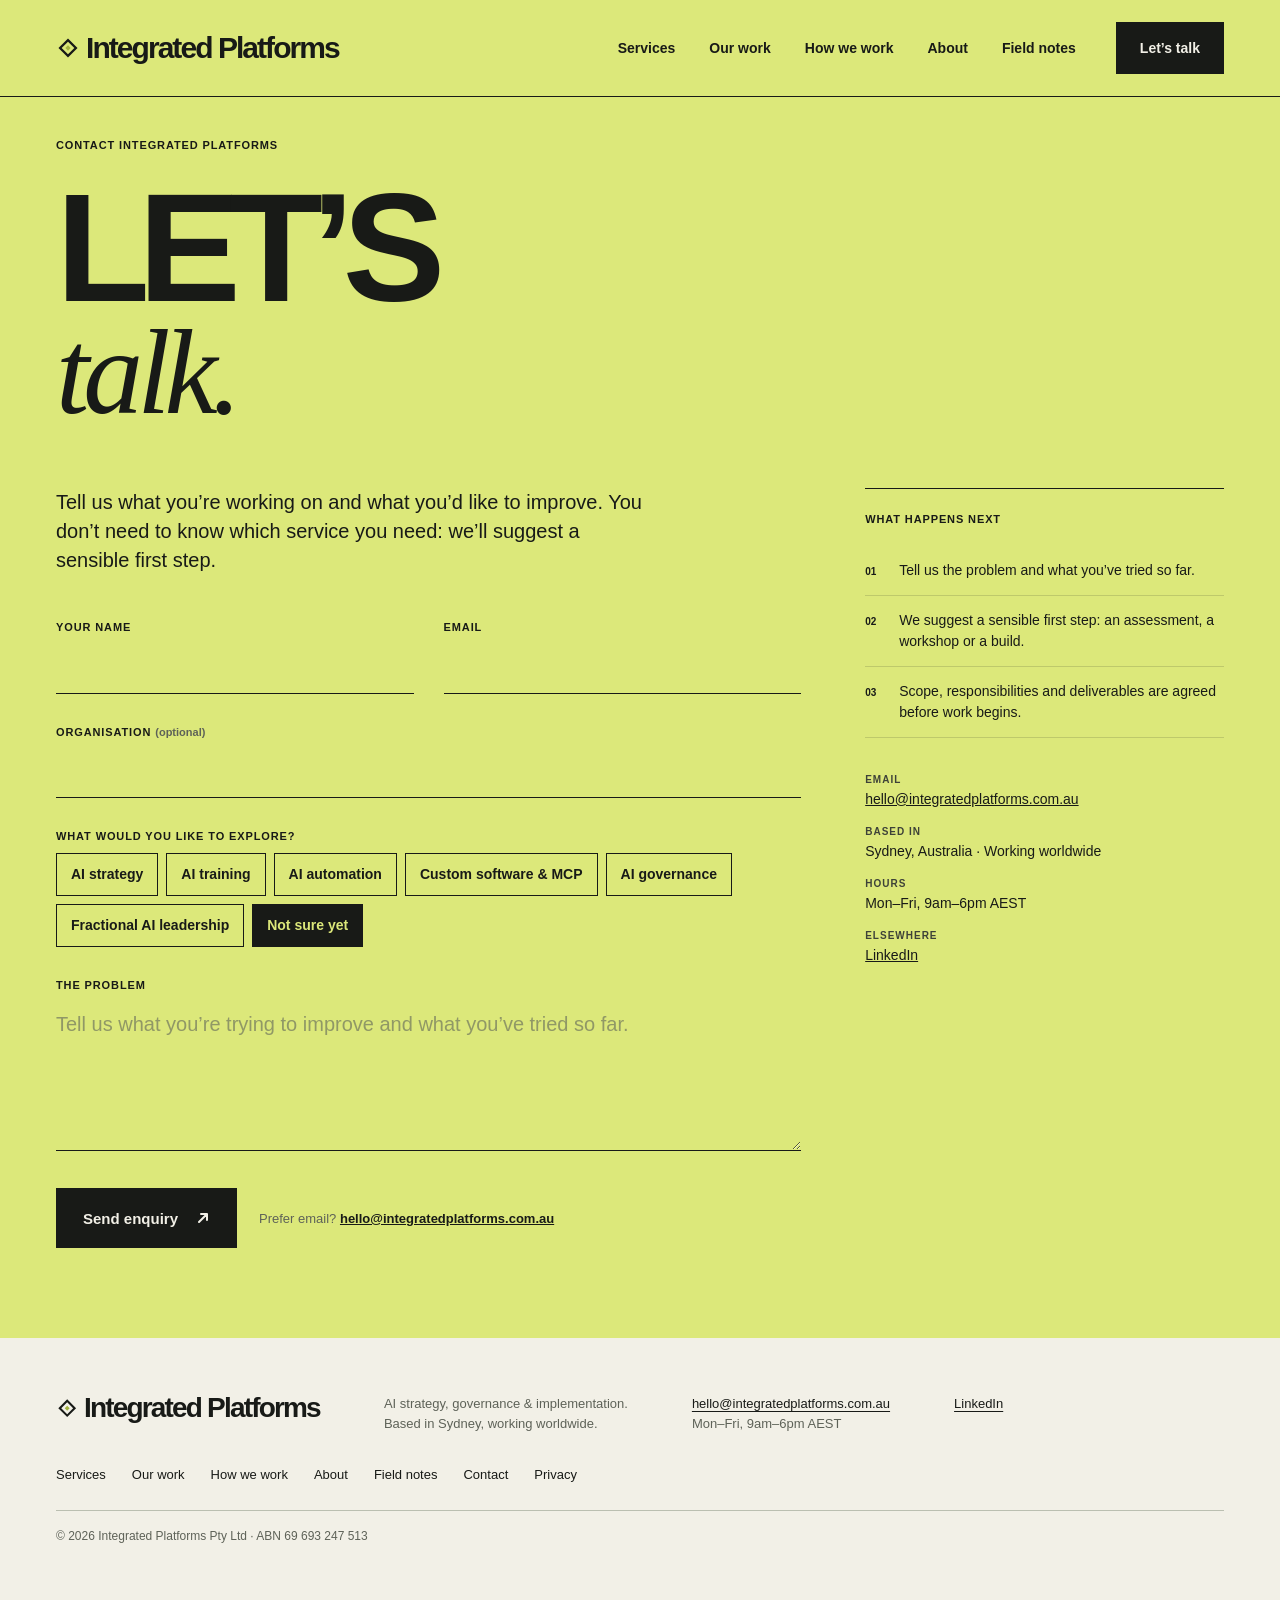
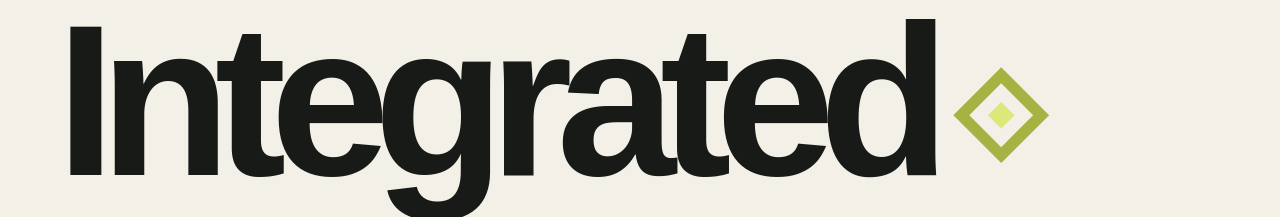
==== contact/index.html @ 619f7c05 "Integrated Platforms site in an endcap-style editorial design Homepage and contact page with scroll " ====
<!doctype html>
<html lang="en-AU">
<head>
<meta charset="utf-8">
<meta name="robots" content="noindex, nofollow">
<meta name="viewport" content="width=device-width, initial-scale=1">
<meta name="theme-color" content="#dce87a">
<title>Contact | Integrated Platforms</title>
<meta name="description" content="Talk to Integrated Platforms about an AI opportunity. Based in Sydney, working with organisations worldwide.">
<link rel="icon" href="../favicon.svg" type="image/svg+xml">
<link rel="icon" href="../favicon-32.png" sizes="32x32">
<link rel="apple-touch-icon" href="../apple-touch-icon.png">
<link rel="preload" href="../assets/fonts/HankenGrotesk-var.woff2" as="font" type="font/woff2" crossorigin>
<link rel="stylesheet" href="../css/site.css">
</head>
<body>
<a class="skip" href="#main">Skip to content</a>

<header class="mast">
  <div class="shell nav-inner">
    <a class="wordmark" href="../" aria-label="Integrated Platforms, home"><svg class="mark" viewBox="0 0 64 64" aria-hidden="true"><g transform="rotate(45 32 32)"><rect x="17" y="17" width="30" height="30" fill="none" stroke="currentColor" stroke-width="6"/><rect class="mark-core" x="27" y="27" width="10" height="10"/></g></svg>Integrated Platforms</a>
    <button class="menu-toggle" type="button" aria-expanded="false" aria-controls="site-nav" hidden>Menu <span aria-hidden="true">+</span></button>
    <nav id="site-nav" aria-label="Main">
      <a href="../#services">Services</a>
      <a href="../#work">Our work</a>
      <a href="../#process">How we work</a>
      <a href="../#founder">About</a>
      <a href="../#notes">Field notes</a>
      <a class="nav-cta" href="../contact/" aria-current="page">Let’s talk</a>
      <div class="nav-reach"><a href="mailto:hello@integratedplatforms.com.au">hello@integratedplatforms.com.au</a><span>Sydney, Australia · Working worldwide</span></div>
    </nav>
  </div>
</header>

<main id="main">
<section class="contact-hero">
  <div class="shell">
    <p class="eyebrow">Contact Integrated Platforms</p>
    <h1>Let’s <em>talk.</em></h1>
    <div class="contact-grid">
      <div>
        <p style="font-size:20px;line-height:1.45;max-width:30em">Tell us what you’re working on and what you’d like to improve. You don’t need to know which service you need: we’ll suggest a sensible first step.</p>
        <form id="enquiry" class="form" novalidate style="margin-top:44px">
          <div class="form-row">
            <div class="field"><label for="name">Your name</label><input id="name" name="name" autocomplete="name" required><p class="error">Please tell us your name.</p></div>
            <div class="field"><label for="email">Email</label><input id="email" name="email" type="email" autocomplete="email" required><p class="error">Please enter a valid email address.</p></div>
          </div>
          <div class="field"><label for="org">Organisation <span class="muted" style="text-transform:none;letter-spacing:0">(optional)</span></label><input id="org" name="organisation" autocomplete="organization"></div>
          <fieldset class="field">
            <legend>What would you like to explore?</legend>
            <div class="chips">
              <label><input type="radio" name="interest" value="strategy"><span>AI strategy</span></label>
              <label><input type="radio" name="interest" value="training"><span>AI training</span></label>
              <label><input type="radio" name="interest" value="automation"><span>AI automation</span></label>
              <label><input type="radio" name="interest" value="software"><span>Custom software &amp; MCP</span></label>
              <label><input type="radio" name="interest" value="governance"><span>AI governance</span></label>
              <label><input type="radio" name="interest" value="leadership"><span>Fractional AI leadership</span></label>
              <label><input type="radio" name="interest" value="unsure" checked><span>Not sure yet</span></label>
            </div>
          </fieldset>
          <div class="field"><label for="message">The problem</label><textarea id="message" name="message" required></textarea><p class="error">A sentence or two is plenty.</p></div>
          <div class="form-foot">
            <button class="btn btn--solid" type="submit">Send enquiry <svg class="i-arrow" viewBox="0 0 14 14" aria-hidden="true"><path d="M3 11 11 3M5 3h6v6"/></svg></button>
            <span class="muted">Prefer email? <a href="mailto:hello@integratedplatforms.com.au" style="color:var(--ink);font-weight:700">hello@integratedplatforms.com.au</a></span>
          </div>
        </form>
        <div class="form-done" tabindex="-1" hidden>
          <h2>Thanks.</h2>
          <p>This page is a design prototype, so nothing was sent. To reach the team, email <a href="mailto:hello@integratedplatforms.com.au">hello@integratedplatforms.com.au</a>.</p>
          <p style="margin-top:22px"><a class="tlink" href="../">Back to the homepage <svg class="i-arrow" viewBox="0 0 14 14" aria-hidden="true"><path d="M3 11 11 3M5 3h6v6"/></svg></a></p>
        </div>
      </div>
      <aside class="contact-aside">
        <p class="eyebrow">What happens next</p>
        <ol>
          <li>Tell us the problem and what you’ve tried so far.</li>
          <li>We suggest a sensible first step: an assessment, a workshop or a build.</li>
          <li>Scope, responsibilities and deliverables are agreed before work begins.</li>
        </ol>
        <dl>
          <div><dt>Email</dt><dd><a href="mailto:hello@integratedplatforms.com.au">hello@integratedplatforms.com.au</a></dd></div>
          <div><dt>Based in</dt><dd>Sydney, Australia · Working worldwide</dd></div>
          <div><dt>Hours</dt><dd>Mon–Fri, 9am–6pm AEST</dd></div>
          <div><dt>Elsewhere</dt><dd><a href="https://www.linkedin.com/company/146220913" target="_blank" rel="noopener">LinkedIn</a></dd></div>
        </dl>
      </aside>
    </div>
  </div>
</section>
</main>

<footer class="foot">
  <div class="shell">
    <div class="foot-top">
      <a class="wordmark" href="../"><svg class="mark" viewBox="0 0 64 64" aria-hidden="true"><g transform="rotate(45 32 32)"><rect x="17" y="17" width="30" height="30" fill="none" stroke="currentColor" stroke-width="6"/><rect class="mark-core" x="27" y="27" width="10" height="10"/></g></svg>Integrated Platforms</a>
      <p>AI strategy, governance &amp; implementation.<br>Based in Sydney, working worldwide.</p>
      <p><a href="mailto:hello@integratedplatforms.com.au">hello@integratedplatforms.com.au</a><br>Mon–Fri, 9am–6pm AEST</p>
      <p><a href="https://www.linkedin.com/company/146220913" target="_blank" rel="noopener">LinkedIn</a></p>
    </div>
    <nav class="foot-nav" aria-label="Footer">
      <a href="../#services">Services</a><a href="../#work">Our work</a><a href="../#process">How we work</a><a href="../#founder">About</a><a href="../#notes">Field notes</a><a href="../contact/">Contact</a><a href="https://integratedplatforms.com.au/privacy" target="_blank" rel="noopener">Privacy</a>
    </nav>
    <p class="foot-legal">© 2026 Integrated Platforms Pty Ltd · ABN 69 693 247 513</p>
    <p class="signoff" data-observe-end aria-hidden="true">Integrated<span class="dot"><svg class="mark" viewBox="0 0 64 64"><g transform="rotate(45 32 32)"><rect x="17" y="17" width="30" height="30" fill="none" stroke="currentColor" stroke-width="6"/><rect class="mark-core" x="27" y="27" width="10" height="10"/></g></svg></span></p>
  </div>
</footer>
<script src="../js/site.js"></script>
<script src="../js/motion.js"></script>
</body>
</html>
---- css/site.css ----
/* Integrated Platforms — endcap-style editorial site.
   Tokens first: change --acid / --paper / --ink to re-skin the whole site. */
@font-face { font-family: "Hanken Grotesk"; src: url(../assets/fonts/HankenGrotesk-var.woff2) format("woff2"); font-weight: 100 900; font-display: swap; }
@font-face { font-family: Fraunces; src: url(../assets/fonts/Fraunces-var.woff2) format("woff2"); font-weight: 300 700; font-display: swap; }
@font-face { font-family: Fraunces; src: url(../assets/fonts/Fraunces-italic-var.woff2) format("woff2"); font-weight: 300 700; font-style: italic; font-display: swap; }

:root {
  --paper: #f2f0e7;
  --ink: #181a17;
  --muted: #5e6258;
  --line: #bbbfb1;
  --acid: #dce87a;
  --olive: #a4b342;
  --sand: #e7e2d5;
  --on-dark: #c9ccc0;
  --sans: "Hanken Grotesk", Arial, sans-serif;
  --serif: Fraunces, Georgia, serif;
  --ease: cubic-bezier(.32, .72, 0, 1);
  --spring: cubic-bezier(.34, 1.56, .64, 1);
  --shell: 1400px;
  --gutter: 56px;
  --rule: 1.5px solid var(--ink);
}
@media (max-width: 900px) { :root { --gutter: 24px; } }
@media (max-width: 650px) { :root { --gutter: 20px; } }

* { box-sizing: border-box; }
[hidden] { display: none !important; }
html { -webkit-text-size-adjust: 100%; }
body { margin: 0; background: var(--paper); color: var(--ink); font-family: var(--sans); font-size: 16px; line-height: 1.5; -webkit-font-smoothing: antialiased; text-rendering: optimizeLegibility; }
img { display: block; max-width: 100%; height: auto; }
a { color: inherit; }
h1, h2, h3, p { margin: 0; }
.shell { max-width: var(--shell); margin-inline: auto; padding-inline: var(--gutter); }
.eyebrow { font-size: 11px; font-weight: 700; letter-spacing: .08em; text-transform: uppercase; }
.muted { color: var(--muted); }
.skip { position: absolute; left: -9999px; }
.skip:focus { left: 16px; top: 16px; z-index: 200; background: var(--ink); color: var(--paper); padding: 10px 14px; }
:focus-visible { outline: 2px solid var(--ink); outline-offset: 3px; }

/* ---------- type: heavy uppercase word + Fraunces italic word ---------- */
.title { font-weight: 850; font-size: clamp(48px, 5.9vw, 90px); line-height: .91; letter-spacing: -.055em; text-transform: uppercase; }
.title em { display: block; font-family: var(--serif); font-style: italic; font-weight: 420; text-transform: none; letter-spacing: -.045em; line-height: 1.05; }
.section-head { display: grid; grid-template-columns: .5fr 1.35fr .65fr; gap: 30px; align-items: start; margin-bottom: 56px; }
.section-head > p:last-child { font-size: 14.5px; line-height: 1.6; color: var(--muted); max-width: 34ch; padding-top: 8px; }
.on-dark .section-head > p:last-child { color: var(--on-dark); }
@media (max-width: 1100px) {
  .section-head { grid-template-columns: .5fr 1fr; }
  .section-head > p:last-child { grid-column: 2; }
}
@media (max-width: 650px) {
  .section-head { grid-template-columns: 1fr; gap: 20px; margin-bottom: 36px; }
  .section-head > p:last-child { grid-column: 1; }
}

/* ---------- buttons & links ---------- */
.i-arrow { width: 14px; height: 14px; fill: none; stroke: currentColor; stroke-width: 2; stroke-linecap: round; stroke-linejoin: round; flex: none; transition: transform .45s var(--spring); }
.btn { display: inline-flex; align-items: center; justify-content: center; gap: 18px; min-height: 60px; padding: 0 26px; font: 700 15px/1 var(--sans); border: var(--rule); text-decoration: none; transition: background .3s, color .3s; cursor: pointer; }
.btn--solid { background: var(--ink); color: var(--paper); }
.btn--solid:hover { background: var(--paper); color: var(--ink); }
.btn--line { background: transparent; color: var(--ink); }
.btn--line:hover { background: var(--ink); color: var(--paper); }
.btn:hover .i-arrow, .tlink:hover .i-arrow { transform: translate(2px, -2px); }
.tlink { display: inline-flex; align-items: center; gap: 12px; font-size: 13px; font-weight: 700; text-decoration: none; border-bottom: 1.5px solid currentColor; padding-bottom: 7px; }
.arrow-box { display: grid; place-items: center; width: 44px; height: 44px; flex: none; }
.arrow-box .i-arrow { width: 16px; height: 16px; }

/* ---------- header ---------- */
.mast { position: sticky; top: 0; z-index: 50; background: var(--acid); border-bottom: 1px solid var(--ink); transition: transform .55s var(--ease), box-shadow .4s var(--ease); view-transition-name: mast; }
.mast.is-scrolled { box-shadow: 0 10px 30px -18px #18191766; }
.mast.is-away { transform: translateY(-102%); }
.nav-inner { display: flex; align-items: center; justify-content: space-between; gap: 16px; min-height: 96px; transition: min-height .45s var(--ease); }
.mast.is-scrolled .nav-inner { min-height: 68px; }
.wordmark { font-weight: 850; font-size: 30px; letter-spacing: -.065em; line-height: 1; text-decoration: none; white-space: nowrap; transition: font-size .45s var(--ease); }
.mast.is-scrolled .wordmark { font-size: 26px; }
.mark { width: .8em; height: .8em; margin-right: .2em; vertical-align: -.07em; overflow: visible; }
.mark-core { fill: var(--olive); }
.mast nav { display: flex; align-items: center; gap: 34px; font-size: 14px; font-weight: 600; }
.mast nav > a { text-decoration: none; }
.mast nav > a:not(.nav-cta):hover, .mast nav > a[aria-current="page"]:not(.nav-cta) { text-decoration: underline; text-underline-offset: 6px; text-decoration-thickness: 1.5px; }
.nav-cta { display: inline-flex; align-items: center; min-height: 52px; padding: 0 24px; background: var(--ink); color: var(--paper); margin-left: 6px; }
.nav-cta:hover { background: var(--paper); color: var(--ink); }
.nav-reach { display: none; }
.menu-toggle { display: none; align-items: center; gap: 10px; background: none; border: var(--rule); font: 700 14px/1 var(--sans); padding: 12px 16px; color: inherit; cursor: pointer; }
.menu-toggle span { font-size: 18px; line-height: .6; }
@media (max-width: 900px) {
  .nav-inner { min-height: 72px; }
  .wordmark { font-size: 24px; }
  .menu-toggle { display: inline-flex; }
  .mast nav { display: none; }
  .mast.menu-open { background: var(--ink); color: var(--paper); border-color: #ffffff33; }
  .mast.menu-open .menu-toggle { border-color: var(--paper); }
  .mast.menu-open .mark-core { fill: var(--acid); }
  .mast.menu-open nav { display: flex; flex-direction: column; align-items: stretch; gap: 0; position: fixed; inset: 72px 0 0; background: var(--ink); padding: 18px var(--gutter) 32px; overflow: auto; counter-reset: nav; }
  .mast.menu-open nav > a:not(.nav-cta) { display: flex; align-items: baseline; gap: 14px; padding: 14px 0; border-bottom: 1px solid #ffffff26; font-size: clamp(34px, 10vw, 52px); font-weight: 820; letter-spacing: -.045em; line-height: 1; text-decoration: none; counter-increment: nav; animation: menu-in .6s var(--ease) both; }
  .mast.menu-open nav > a:not(.nav-cta)::before { content: "0" counter(nav); font-size: 11px; font-weight: 700; letter-spacing: .08em; color: var(--acid); }
  .mast.menu-open nav > a:nth-child(2) { animation-delay: .04s; } .mast.menu-open nav > a:nth-child(3) { animation-delay: .08s; }
  .mast.menu-open nav > a:nth-child(4) { animation-delay: .12s; } .mast.menu-open nav > a:nth-child(5) { animation-delay: .16s; }
  .mast.menu-open .nav-cta { margin: 28px 0 0; justify-content: center; background: var(--acid); color: var(--ink); animation: menu-in .6s .2s var(--ease) both; }
  .mast.menu-open .nav-reach { display: grid; gap: 6px; margin-top: auto; padding-top: 28px; font-size: 15px; color: var(--on-dark); }
  html.menu-locked { overflow: hidden; }
}
@keyframes menu-in { from { opacity: 0; transform: translateY(26px); } }

/* ---------- hero ---------- */
.hero { background: var(--acid); padding-block: 32px 64px; }
.hero-title { position: relative; margin-top: 52px; }
.hero h1 { font-weight: 900; font-size: clamp(56px, 11.4vw, 176px); line-height: .88; letter-spacing: -.072em; text-transform: uppercase; }
.mo-line { display: block; overflow: hidden; padding-block: .04em .02em; margin-block: -.04em -.02em; }
.mo-word, .mo-dot { display: inline-block; }
.hero-icons { position: absolute; right: 0; bottom: 8px; width: min(50%, 660px); display: grid; grid-template-columns: 1.1fr 1fr 1fr; gap: 26px; align-items: end; }
.hero-icons figure { margin: 0; }
.hero-icons svg { width: 100%; height: auto; }
.hero .ill .f, .cta .ill .f { fill: var(--paper); }
.hero-icons figcaption { font-size: 9.5px; font-weight: 700; letter-spacing: .1em; text-transform: uppercase; margin-top: 12px; }
.hero-actions { display: flex; justify-content: flex-end; gap: 12px; margin-top: 40px; }
.hero-lede { display: flex; justify-content: space-between; align-items: end; gap: 40px; margin-top: 34px; }
.hero-lede > p { font-size: 20px; line-height: 1.45; max-width: 31em; }
.hero-note { text-align: right; }
.hero-note p { font-family: var(--serif); font-style: italic; font-size: 21px; letter-spacing: -.01em; }
.hero-note small { display: block; margin-top: 6px; font-size: 16px; color: #3e4238; }
@media (max-width: 1100px) {
  .hero-icons { position: static; width: 100%; margin-top: 40px; }
  .hero-actions { justify-content: flex-start; }
}
@media (max-width: 650px) {
  .hero-title { margin-top: 32px; }
  .hero h1 { font-size: 17.5vw; line-height: .92; }
  .hero-icons { gap: 14px; }
  .hero-actions { flex-direction: column; }
  .hero-lede { flex-direction: column; align-items: start; gap: 22px; }
  .hero-lede > p { font-size: 18px; }
  .hero-note { text-align: left; }
}
@media (prefers-reduced-motion: no-preference) {
  .mo-word { animation: mo-rise 1.1s var(--ease) both; }
  .mo-line + .mo-line .mo-word { animation-delay: .1s; }
  .mo-line + .mo-line + .mo-line .mo-word { animation-delay: .2s; }
  .mo-dot { animation: mo-drop .9s .65s var(--spring) both; }
  .hero-icons figure { animation: mo-fade-up .9s var(--ease) both; }
  .hero-icons figure:nth-child(1) { animation-delay: .45s; } .hero-icons figure:nth-child(2) { animation-delay: .55s; } .hero-icons figure:nth-child(3) { animation-delay: .65s; }
  .hero-actions, .hero-lede { animation: mo-fade-up .9s .7s var(--ease) both; }
}
@keyframes mo-rise { from { transform: translateY(105%); } }
@keyframes mo-drop { 0% { transform: translateY(-130%); opacity: 0; } 60% { opacity: 1; } }
@keyframes mo-fade-up { from { transform: translateY(24px); filter: blur(6px) opacity(0); } }

/* ---------- line illustrations (shared) ---------- */
.ill { fill: none; stroke: currentColor; stroke-width: 2; stroke-linecap: round; stroke-linejoin: round; overflow: visible; }
.ill .f { fill: var(--acid); }
.ill .k { fill: currentColor; stroke: none; }
.ill .s { stroke-opacity: .45; stroke-width: 1.5; }
.ill .ki { fill: var(--ink); stroke: none; }
.ill .ik { stroke: var(--ink); }
.ill text { stroke: none; fill: currentColor; font: 700 8px var(--sans); letter-spacing: .08em; }

/* ---------- featured project ---------- */
.feature { background: var(--acid); padding-bottom: 26px; }
.feature-card { display: grid; grid-template-columns: 2.55fr 1fr; background: var(--ink); color: var(--paper); text-decoration: none; }
.feature-stage { position: relative; overflow: hidden; min-height: 560px; background: radial-gradient(120% 95% at 72% 0%, #f2f6bf 0%, #d7e174 46%, #a9b446 100%); }
.feature-stage::before { content: ""; position: absolute; inset: 0; background: linear-gradient(112deg, transparent 22%, #fffde84d 23%, #fffde84d 36%, transparent 37%, transparent 52%, #fffde838 53%, #fffde838 59%, transparent 60%); mix-blend-mode: soft-light; }
.feature-stage::after { content: ""; position: absolute; left: 0; right: 0; bottom: 0; height: 15%; background: linear-gradient(#3a3d30, #1d1f19); }
.monitor { position: absolute; z-index: 1; left: 50%; top: 9%; width: 62%; transform: translateX(-50%); transition: transform .9s var(--ease); }
.feature-card:hover .monitor { transform: translateX(-50%) translateY(-6px); }
.monitor-screen { background: #0e0f0d; border-radius: 14px; padding: 1.3%; box-shadow: 0 40px 70px -30px #000a, 0 0 0 1px #ffffff14 inset; }
.monitor-screen img { border-radius: 5px; width: 100%; aspect-ratio: 16 / 9; object-fit: cover; object-position: top; }
.monitor-neck { width: 13%; height: 54px; margin: 0 auto; background: linear-gradient(90deg, #8f9389, #d4d7ce 45%, #9a9e94); }
.monitor-foot { width: 34%; height: 12px; margin: 0 auto; border-radius: 8px 8px 2px 2px; background: linear-gradient(#cfd2c9, #8c9087); box-shadow: 0 16px 20px -8px #000c; }
.feature-side { display: flex; flex-direction: column; justify-content: space-between; gap: 30px; padding: 36px 34px 34px; }
.feature-side .eyebrow { color: var(--on-dark); font-size: 10px; }
.feature-side h2 { margin-top: 90px; font-weight: 850; font-size: clamp(34px, 3.3vw, 50px); line-height: .92; letter-spacing: -.05em; text-transform: uppercase; }
.feature-side h2 em { display: block; margin-top: 6px; font-family: var(--serif); font-style: italic; font-weight: 400; text-transform: none; letter-spacing: -.035em; line-height: 1; font-size: 1.12em; }
.feature-side p { margin-top: 22px; font-size: 15px; line-height: 1.55; color: var(--on-dark); max-width: 26ch; }
.feature-foot { display: flex; justify-content: space-between; align-items: center; border-top: 1px solid #ffffff26; padding-top: 18px; }
.feature-foot .eyebrow { font-size: 10px; }
.feature-foot .arrow-box { border: 1.5px solid #ffffff55; }
.feature-card:hover .feature-foot .arrow-box { background: var(--acid); color: var(--ink); border-color: var(--acid); }
.feature-caption { display: flex; justify-content: space-between; gap: 20px; margin-top: 16px; font-size: 12px; font-weight: 600; }
.feature-caption a { text-decoration: none; display: inline-flex; gap: 10px; align-items: center; }
@media (max-width: 900px) {
  .feature-card { grid-template-columns: 1fr; }
  .feature-stage { min-height: 0; aspect-ratio: 4 / 3; }
  .feature-side h2 { margin-top: 26px; }
}

/* ---------- animated Sydney skyline strip ---------- */
.strip { background: var(--ink); color: var(--paper); overflow: hidden; padding: 56px 0 18px; }
.strip-frame { max-width: 1440px; margin-inline: auto; padding-inline: 24px; }
.strip svg { display: block; width: 100%; height: auto; overflow: visible; }
@media (max-width: 700px) { .strip-frame { overflow: hidden; padding-inline: 0; } .strip svg { width: 175%; margin-left: -72%; } }
.strip .d { fill: none; stroke: var(--paper); stroke-width: 2; stroke-linecap: round; stroke-linejoin: round; }
.strip .s { stroke-opacity: .45; stroke-width: 1.5; }
.strip .h { stroke: var(--acid); stroke-width: 3; }
.strip .ink { stroke: var(--ink); }
.strip .lime { fill: var(--acid); }
.strip text { fill: var(--paper); font: 700 10px var(--sans); letter-spacing: .1em; }
.strip text.ink-t { fill: var(--ink); font-size: 15px; font-weight: 850; letter-spacing: -.04em; }
.ip-fill { fill: var(--acid); transform-box: fill-box; transform-origin: 50% 100%; }
html.mo .strip .d { stroke-dasharray: 1; stroke-dashoffset: 1; transition: stroke-dashoffset 1.6s var(--ease) var(--d, 0s); }
html.mo .strip .fade { opacity: 0; transition: opacity .8s var(--ease) var(--d, 1.9s); }
html.mo .strip .ip-fill { transform: scaleY(0); transition: transform 1.1s var(--ease) 1.5s; }
html.mo .strip .ferry { visibility: hidden; }
html.mo .strip.is-in .d { stroke-dashoffset: 0; }
html.mo .strip.is-in .fade { opacity: 1; }
html.mo .strip.is-in .ip-fill { transform: none; }
html.mo .strip.is-in .ferry { visibility: visible; }
@media (prefers-reduced-motion: no-preference) {
  .strip.is-in .sun { animation: spin 60s linear infinite; transform-origin: 236px 84px; }
  .strip.is-in .cloud-a { animation: drift 26s ease-in-out infinite alternate; }
  .strip.is-in .cloud-b { animation: drift 32s ease-in-out infinite alternate-reverse; }
  .strip.is-in .ferry { animation: sail 22s 2.6s linear infinite; }
  .strip.is-in .hook { animation: swing 3.4s 2.4s ease-in-out infinite; transform-origin: 1196px 46px; }
  .strip.is-in .beacon { animation: blink 3s 3s steps(1) infinite; }
  .strip.is-in .gulls { animation: bob 4s ease-in-out infinite alternate; }
  .strip.is-in .flag { animation: wave 1.6s ease-in-out infinite alternate; transform-origin: 288px 136px; }
}
@keyframes spin { to { transform: rotate(360deg); } }
@keyframes drift { from { transform: translateX(-40px); } to { transform: translateX(60px); } }
@keyframes sail { 0% { transform: translate(-120px, 258px); opacity: 1; } 88% { transform: translate(760px, 258px); opacity: 1; } 100% { transform: translate(840px, 258px); opacity: 0; } }
@keyframes swing { 0%, 100% { transform: rotate(-6deg); } 50% { transform: rotate(6deg); } }
@keyframes blink { 50% { opacity: .15; } }
@keyframes bob { to { transform: translate(18px, -8px); } }
@keyframes wave { to { transform: skewY(-8deg) scaleX(.9); } }

/* ---------- selected work ---------- */
.work { padding-block: 110px 100px; }
.work-grid { display: grid; grid-template-columns: 1fr 1fr; gap: 80px 28px; align-items: start; }
.work-item { display: block; text-decoration: none; }
.work-item.wide { grid-column: 1 / -1; }
.work-item.offset { margin-top: 140px; }
.work-media { position: relative; display: grid; place-items: center; overflow: hidden; aspect-ratio: 16 / 12; background: var(--bg, var(--sand)); }
.work-item.wide .work-media { aspect-ratio: 2.3 / 1; }
.frame { width: 84%; border-radius: 10px; overflow: hidden; background: #fff; box-shadow: 0 34px 70px -34px #000b, 0 0 0 1px #0000000f; transition: transform .9s var(--ease); }
.work-item.wide .frame { width: 62%; }
.work-item:hover .frame { transform: translateY(-8px); }
.frame-bar { display: flex; gap: 6px; align-items: center; height: 24px; padding-left: 12px; background: #f1f1ee; border-bottom: 1px solid #e2e2dd; }
.frame-bar i { width: 8px; height: 8px; border-radius: 50%; background: #d1d1cc; }
.frame img { width: 100%; aspect-ratio: 16 / 9; object-fit: cover; object-position: top; }
.work-media .arrow-box { position: absolute; right: 20px; bottom: 20px; background: var(--acid); }
.work-item:hover .work-media .i-arrow { transform: rotate(45deg); }
.work-caption { display: grid; grid-template-columns: 50px 1fr; border-top: var(--rule); margin-top: 22px; padding-top: 20px; }
.work-caption .eyebrow { font-size: 10px; padding-top: 6px; }
.work-caption h3 { font-size: clamp(28px, 2.7vw, 40px); font-weight: 800; letter-spacing: -.05em; line-height: 1; }
.work-caption p { margin-top: 10px; font-size: 12.5px; color: var(--muted); }
@media (max-width: 800px) {
  .work-grid { grid-template-columns: 1fr; gap: 56px; }
  .work-item.offset { margin-top: 0; }
  .work-item.wide .work-media, .work-media { aspect-ratio: 4 / 3; }
  .work-item.wide .frame, .frame { width: 86%; }
}

/* ---------- "in our words" ---------- */
.words { background: var(--sand); padding-block: 110px; }
.words-grid { display: grid; grid-template-columns: .55fr 1.4fr .85fr; gap: 44px; align-items: start; }
.words .title { font-size: clamp(44px, 4.6vw, 70px); }
.qmark { display: block; height: 52px; font-family: var(--serif); font-weight: 300; font-size: 120px; line-height: .9; letter-spacing: -.05em; }
.words blockquote { margin: 0; font-family: var(--serif); font-weight: 380; font-size: clamp(21px, 1.95vw, 29px); line-height: 1.4; letter-spacing: -.012em; }
.words mark { color: inherit; font-style: italic; background: linear-gradient(var(--acid), var(--acid)) 0 88% / 0% 34% no-repeat; transition: background-size 1.4s var(--ease) .6s; }
.words .is-in mark, html:not(.mo) .words mark { background-size: 100% 34%; }
.words figcaption { display: flex; justify-content: space-between; align-items: center; gap: 20px; margin-top: 26px; font-size: 13px; }
.quote-card { border: var(--rule); background: var(--paper); padding: 26px 26px 24px; }
.quote-card p { font-family: var(--serif); font-style: italic; font-size: 21px; line-height: 1.3; letter-spacing: -.01em; }
.quote-card small { display: block; margin-top: 16px; font-size: 12px; color: var(--muted); }
.quote-card strong { display: block; color: var(--ink); font-size: 12px; }
@media (max-width: 1000px) { .words-grid { grid-template-columns: 1fr; } .quote-card { max-width: 420px; } }

/* ---------- statement (scroll-lit words) + photos ---------- */
.statement { padding-block: 120px 40px; }
.statement-text { margin-top: 26px; max-width: 21em; font-weight: 750; font-size: clamp(32px, 3.9vw, 58px); line-height: 1.07; letter-spacing: -.045em; }
.statement-text .w { color: #c2c4b9; transition: color .35s; }
html:not(.mo) .statement-text .w, .statement-text .w.lit { color: var(--ink); }
.statement-text .w.em { font-family: var(--serif); font-style: italic; font-weight: 400; letter-spacing: -.035em; }
.photo-row { display: grid; grid-template-columns: 1.35fr 1fr 1fr; gap: 20px; margin-top: 72px; }
.photo-row figure { margin: 0; }
.photo-row .ph { overflow: hidden; height: clamp(220px, 24vw, 360px); }
.photo-row .ph img { width: 100%; height: 100%; object-fit: cover; }
.photo-row figcaption { margin-top: 12px; font-size: 12px; color: var(--muted); }
@media (max-width: 800px) { .photo-row { grid-template-columns: 1fr 1fr; } .photo-row figure:first-child { grid-column: 1 / -1; } }

/* ---------- services list ---------- */
.services { padding-block: 100px 110px; }
.svc-list { border-top: var(--rule); }
.svc { display: grid; grid-template-columns: 56px 1.25fr 130px 1fr 44px; gap: 32px; align-items: center; padding-block: 30px; border-bottom: var(--rule); text-decoration: none; }
.svc-num { align-self: start; padding-top: 30px; font-size: 11px; font-weight: 700; }
.svc h3 { font-size: clamp(28px, 3.2vw, 48px); font-weight: 750; letter-spacing: -.055em; line-height: 1.02; transition: transform .6s var(--ease); }
.svc h3 small { display: block; margin-bottom: 10px; font-size: 10.5px; font-weight: 700; letter-spacing: .1em; text-transform: uppercase; color: var(--muted); }
.svc-icon svg { width: 100%; height: auto; }
.svc p { font-size: 14px; line-height: 1.55; color: var(--muted); max-width: 36ch; }
.svc .i-arrow { width: 30px; height: 30px; stroke-width: 1.6; justify-self: end; }
.svc:hover h3 { transform: translateX(12px); }
.svc:hover .i-arrow { transform: rotate(45deg); }
.svc:hover .svc-icon .f { fill: var(--olive); }
.svc-note { margin-top: 26px; font-size: 13.5px; color: var(--muted); }
.svc-note a { color: var(--ink); font-weight: 700; text-underline-offset: 4px; }
@media (max-width: 900px) {
  .svc { grid-template-columns: 40px 1fr 36px; gap: 16px 18px; }
  .svc-icon { display: none; }
  .svc p { grid-column: 2; grid-row: 2; }
  .svc .i-arrow { grid-column: 3; grid-row: 1; width: 24px; height: 24px; }
  .svc-num { padding-top: 26px; }
}

/* ---------- who we work with ---------- */
.who { padding-block: 40px 110px; }
.who-grid { display: grid; grid-template-columns: repeat(3, 1fr); border-top: var(--rule); border-left: var(--rule); }
.who-card { position: relative; display: flex; flex-direction: column; min-height: 340px; padding: 30px 30px 34px; border-right: var(--rule); border-bottom: var(--rule); text-decoration: none; transition: background .4s; }
.who-card:hover { background: #ebe9dd; }
.who-art { height: 104px; margin-bottom: 30px; }
.who-art svg { height: 100%; width: auto; }
.who-card .arrow-box { position: absolute; top: 24px; right: 24px; width: 40px; height: 40px; border: var(--rule); }
.who-card:hover .arrow-box { background: var(--acid); }
.who-card .eyebrow { font-size: 10px; margin-top: auto; }
.who-card h3 { margin: 8px 0 10px; font-size: clamp(24px, 2.3vw, 31px); font-weight: 750; letter-spacing: -.05em; line-height: 1.05; }
.who-card p { font-size: 14px; line-height: 1.55; color: var(--muted); max-width: 32ch; }
.chip-row { display: flex; flex-wrap: wrap; gap: 26px; margin-top: 34px; }
@media (max-width: 1000px) { .who-grid { grid-template-columns: 1fr 1fr; } }
@media (max-width: 650px) { .who-grid { grid-template-columns: 1fr; } .who-card { min-height: 0; } }
@media (prefers-reduced-motion: no-preference) {
  .who-card:hover .spin, .is-in .spin { animation: spin 6s linear infinite; transform-box: fill-box; transform-origin: center; }
  .is-in .slide { animation: belt 3s linear infinite; }
  .is-in .blink1 { animation: blink 1.4s steps(1) infinite; } .is-in .blink2 { animation: blink 1.4s .45s steps(1) infinite; } .is-in .blink3 { animation: blink 1.4s .9s steps(1) infinite; }
  .is-in .sweep { animation: scan 3.2s ease-in-out infinite alternate; transform-box: view-box; transform-origin: 70px 82px; }
  .is-in .pulse { animation: blink 2.2s ease-in-out infinite; }
}
@keyframes scan { from { transform: rotate(-168deg); } to { transform: rotate(-12deg); } }
@keyframes belt { from { transform: translateX(0); } to { transform: translateX(38px); } }

/* ---------- process (dark) ---------- */
.process { background: var(--ink); color: var(--paper); padding-block: 110px; }
.timeline { position: relative; height: 14px; margin-bottom: 44px; }
.timeline::before { content: ""; position: absolute; left: 0; right: 0; top: 6px; height: 2px; background: var(--acid); transform-origin: left; }
.timeline i { position: absolute; top: 0; left: calc(var(--i) * 20%); width: 14px; height: 14px; background: var(--acid); }
html.mo .timeline::before { transform: scaleX(0); transition: transform 1.8s var(--ease); }
html.mo .timeline i { transform: scale(0); transition: transform .6s var(--spring) calc(.25s + var(--i) * .3s); }
html.mo .timeline.is-in::before { transform: none; }
html.mo .timeline.is-in i { transform: none; }
.steps { display: grid; grid-template-columns: repeat(5, 1fr); gap: 28px; }
.step-art { height: 104px; margin-bottom: 30px; color: var(--paper); }
.step-art svg { height: 100%; width: auto; }
.step .eyebrow { color: var(--acid); font-size: 10px; }
.step h3 { margin-top: 10px; font-size: 23px; font-weight: 750; letter-spacing: -.04em; line-height: 1.08; }
.step .sub { margin-top: 6px; font-size: 10px; font-weight: 700; letter-spacing: .1em; text-transform: uppercase; color: var(--on-dark); }
.step p { margin-top: 14px; font-size: 13.5px; line-height: 1.55; color: #d4d6cc; }
.process .chip-row a { color: var(--paper); }
@media (max-width: 1100px) { .steps { grid-template-columns: repeat(3, 1fr); row-gap: 48px; } .timeline { display: none; } }
@media (max-width: 650px) { .steps { grid-template-columns: 1fr; } }

/* ---------- founder ---------- */
.founder { background: var(--sand); padding-block: 100px; }
.founder-grid { display: grid; grid-template-columns: 1fr 1fr; gap: 64px; align-items: center; }
.founder figure { position: relative; justify-self: center; width: 100%; max-width: 440px; margin: 0; }
.founder figure::before { content: ""; position: absolute; left: -26px; top: -26px; width: 40%; height: 62%; background: var(--acid); }
html.mo .founder figure::before { transform: translate(40px, 40px) scale(.6); opacity: 0; transition: transform 1.2s var(--spring) .2s, opacity .6s var(--ease) .2s; }
html.mo .founder figure.is-in::before { transform: none; opacity: 1; }
.founder img { position: relative; width: 100%; aspect-ratio: 4 / 5; object-fit: cover; }
.founder figcaption { margin-top: 12px; font-size: 11px; font-weight: 600; }
.founder .title { margin-top: 26px; font-size: clamp(55px, 6.6vw, 100px); }
.founder .title em { position: relative; display: table; }
.scribble { position: absolute; left: 0; bottom: -.12em; width: 100%; height: .22em; overflow: visible; }
.scribble path { fill: none; stroke: var(--olive); stroke-width: 5; stroke-linecap: round; }
html.mo .scribble path { stroke-dasharray: 1; stroke-dashoffset: 1; transition: stroke-dashoffset 1.4s var(--ease) .5s; }
html.mo .is-in .scribble path { stroke-dashoffset: 0; }
.founder-copy > p { margin-top: 28px; max-width: 36ch; font-size: 15px; line-height: 1.65; color: #3f433b; }
.founder-copy .tlink { margin-top: 30px; }
@media (max-width: 800px) { .founder-grid { grid-template-columns: 1fr; } .founder figure { max-width: 340px; } }

/* ---------- field notes ---------- */
.notes { padding-block: 110px; }
.notes-grid { display: grid; grid-template-columns: repeat(4, 1fr); border: var(--rule); }
.note { position: relative; display: flex; flex-direction: column; min-height: 340px; padding: 26px; border-right: var(--rule); text-decoration: none; transition: background .4s; }
.note:last-child { border-right: 0; }
.note:hover { background: #ebe9dd; }
.note .pict { height: 14px; }
.note .pict svg { height: 100%; width: auto; }
.note .arrow-box { position: absolute; top: 14px; right: 14px; }
.note:hover .i-arrow { transform: translate(3px, -3px); }
.note p.big { color: var(--ink); margin: 40px 0 16px; font-size: clamp(48px, 4.9vw, 76px); font-weight: 850; letter-spacing: -.065em; line-height: .9; }
.note h3 { font-size: 17px; font-weight: 750; letter-spacing: -.02em; line-height: 1.25; }
.note p { margin-top: 10px; font-size: 13.5px; line-height: 1.55; color: var(--muted); }
.note .eyebrow { margin-top: auto; padding-top: 22px; font-size: 10px; color: var(--muted); }
@media (max-width: 1000px) {
  .notes-grid { grid-template-columns: 1fr 1fr; }
  .note:nth-child(2) { border-right: 0; }
  .note:nth-child(-n+2) { border-bottom: var(--rule); }
}
@media (max-width: 600px) { .notes-grid { grid-template-columns: 1fr; } .note { border-right: 0; border-bottom: var(--rule); min-height: 0; } .note:last-child { border-bottom: 0; } }

/* ---------- reach map (dark) ---------- */
.reach { background: var(--ink); color: var(--paper); padding-block: 110px 70px; }
.map { position: relative; margin-top: 10px; }
.map canvas { display: block; width: 100%; height: auto; }
.map-legend { display: flex; justify-content: space-between; gap: 30px; align-items: end; margin-top: 18px; }
.map-legend p { max-width: 42ch; font-size: 13px; line-height: 1.55; color: var(--on-dark); }
.markets { margin-top: 26px; border-top: 1px solid #ffffff2e; }
.markets summary { display: flex; align-items: center; gap: 12px; padding: 20px 0; list-style: none; cursor: pointer; font-size: 14px; font-weight: 700; }
.markets summary::-webkit-details-marker { display: none; }
.markets summary span { font-size: 20px; line-height: 1; transition: transform .4s var(--spring); }
.markets[open] summary span { transform: rotate(45deg); }
.markets ul { display: grid; grid-template-columns: repeat(4, 1fr); gap: 10px 28px; margin: 0; padding: 0 0 24px; list-style: none; font-size: 14px; color: var(--on-dark); }
.markets li b { display: block; color: var(--paper); font-size: 15px; }
@media (max-width: 700px) { .markets ul { grid-template-columns: 1fr 1fr; } .map-legend { flex-direction: column; align-items: start; } }

/* ---------- FAQ ---------- */
.faq { padding-block: 110px 80px; }
.faq-grid { display: grid; grid-template-columns: .85fr 1.15fr; gap: 64px; align-items: start; }
.faq-side p { margin-top: 24px; font-size: 13.5px; color: var(--muted); }
.faq-side a { color: var(--ink); font-weight: 700; text-underline-offset: 4px; }
.faq-list details { border-top: var(--rule); }
.faq-list details:last-child { border-bottom: var(--rule); }
.faq-list summary { display: flex; justify-content: space-between; align-items: center; gap: 20px; padding: 22px 0; list-style: none; cursor: pointer; font-size: 18px; font-weight: 700; letter-spacing: -.02em; }
.faq-list summary::-webkit-details-marker { display: none; }
.plus { position: relative; flex: none; width: 28px; height: 28px; border: var(--rule); transition: transform .45s var(--spring), background .3s; }
.plus::before, .plus::after { content: ""; position: absolute; left: 50%; top: 50%; width: 11px; height: 1.5px; background: var(--ink); translate: -50% -50%; }
.plus::after { rotate: 90deg; }
.faq-list details[open]:not(.closing) .plus { transform: rotate(45deg); background: var(--acid); }
.answer { overflow: hidden; }
.answer p { max-width: 62ch; padding-bottom: 24px; font-size: 15px; line-height: 1.65; color: var(--muted); }
.answer a { color: var(--ink); font-weight: 700; }
@media (max-width: 900px) { .faq-grid { grid-template-columns: 1fr; gap: 36px; } }

/* ---------- leadership questions ---------- */
.asks { padding-block: 40px 110px; }
.ask-grid { display: grid; grid-template-columns: repeat(3, 1fr); gap: 0 28px; margin: 0; padding: 6px 0 0; list-style: none; border-top: var(--rule); counter-reset: ask; }
.ask-grid li { display: flex; gap: 16px; padding: 18px 0; border-bottom: 1px solid var(--line); font-size: 15.5px; font-weight: 650; letter-spacing: -.01em; counter-increment: ask; }
.ask-grid li::before { content: "0" counter(ask); padding-top: 4px; font-size: 10px; font-weight: 700; color: var(--muted); }
@media (max-width: 900px) { .ask-grid { grid-template-columns: 1fr; } }

/* ---------- closing CTA ---------- */
.cta { background: var(--acid); padding-block: 80px 56px; }
.cta-top { display: flex; justify-content: space-between; align-items: end; gap: 30px; }
.cta h2 { margin-top: 26px; font-weight: 900; font-size: clamp(84px, 15vw, 226px); line-height: .84; letter-spacing: -.075em; text-transform: uppercase; }
.cta h2 em { display: block; margin-top: .06em; font-family: var(--serif); font-style: italic; font-weight: 400; text-transform: none; letter-spacing: -.05em; font-size: .78em; line-height: 1; }
.big-arrow { display: grid; place-items: center; width: clamp(78px, 9vw, 132px); aspect-ratio: 1; border: var(--rule); flex: none; transition: background .3s; }
.big-arrow .i-arrow { width: 44%; height: 44%; stroke-width: 1.4; }
.big-arrow:hover { background: var(--ink); color: var(--acid); }
.big-arrow:hover .i-arrow { transform: translate(4px, -4px); }
.cta-bottom { display: flex; justify-content: space-between; align-items: end; gap: 30px; margin-top: 48px; padding-top: 28px; border-top: 1px solid #18191733; }
.cta-bottom p { font-size: 14px; line-height: 1.6; }
.cta-actions { display: grid; justify-items: end; gap: 14px; font-size: 13px; }
.cta-actions a:not(.btn) { font-weight: 700; text-underline-offset: 4px; }
@media (max-width: 700px) { .cta-bottom { flex-direction: column; align-items: start; } .cta-actions { justify-items: start; } }

/* ---------- footer + giant signoff ---------- */
.foot { padding-top: 56px; overflow: hidden; }
.foot-top { display: flex; flex-wrap: wrap; gap: 26px 64px; align-items: start; font-size: 13px; line-height: 1.55; color: var(--muted); }
.foot-top .wordmark { color: var(--ink); font-size: 28px; }
.foot-top a { color: var(--ink); text-underline-offset: 3px; }
.foot-nav { display: flex; flex-wrap: wrap; gap: 12px 26px; margin-top: 30px; font-size: 13px; }
.foot-nav a { text-decoration: none; }
.foot-nav a:hover { text-decoration: underline; }
.foot-legal { margin-top: 26px; padding-top: 16px; border-top: 1px solid var(--line); font-size: 12px; color: var(--muted); }
.signoff { margin: 44px 0 0; font-weight: 900; font-size: clamp(40px, 16.8vw, 250px); line-height: 1.04; letter-spacing: -.075em; white-space: nowrap; padding-bottom: .02em; user-select: none; }
.signoff .dot { color: var(--olive); }
.signoff .mark { width: .56em; height: .56em; margin: 0 0 0 .03em; vertical-align: 0; }
.signoff .mark-core { fill: var(--acid); }
.mo-letter { display: inline-block; }
html.mo .signoff .mo-letter { transform: translateY(60%); filter: opacity(0); transition: transform 1s var(--spring) calc(var(--i) * .06s), filter .6s var(--ease) calc(var(--i) * .06s), color .3s; }
html.mo .signoff.is-in .mo-letter { transform: none; filter: none; }
html.mo .signoff.is-in .mo-letter.is-lift { transform: translateY(-14%) rotate(-4deg); color: var(--olive); transition-delay: 0s; }
@media (prefers-reduced-motion: no-preference) { .signoff.is-in .dot { animation: hop 3.6s 2s var(--spring) infinite; } }
@keyframes hop { 0%, 70%, 100% { transform: none; } 80% { transform: translateY(-38%); } }

/* ---------- scroll reveals (armed by js/motion.js adding html.mo) ---------- */
html.mo [data-reveal] { transform: translateY(56px); filter: blur(8px) opacity(0); transition: transform 1.1s var(--ease) var(--delay, 0s), filter .9s var(--ease) var(--delay, 0s); }
html.mo [data-reveal="wipe"] { transform: none; filter: none; clip-path: inset(100% 0 0 0); transition: clip-path 1.3s var(--ease) var(--delay, 0s); }
html.mo [data-reveal="wipe"] img { transform: scale(1.18); transition: transform 1.8s var(--ease) var(--delay, 0s); }
html.mo [data-reveal].is-in { transform: none; filter: none; clip-path: inset(0 0 0 0); }
html.mo [data-reveal="wipe"].is-in img { transform: none; }

/* ---------- "View" cursor bubble over project imagery ---------- */
.cursor { position: fixed; left: 0; top: 0; z-index: 90; display: flex; align-items: center; justify-content: center; gap: 6px; width: 96px; height: 96px; margin: -48px 0 0 -48px; border-radius: 50%; background: var(--acid); color: var(--ink); font-size: 13px; font-weight: 700; pointer-events: none; translate: var(--x, -200px) var(--y, -200px); scale: 0; transition: scale .45s var(--spring); }
.cursor.is-on { scale: 1; }
.cursor .i-arrow { width: 12px; height: 12px; }
.cursor-zone { cursor: none; }

/* ---------- contact page ---------- */
.contact-hero { background: var(--acid); padding-block: 40px 90px; }
.contact-hero h1 { margin-top: 30px; font-weight: 900; font-size: clamp(76px, 12vw, 180px); line-height: .84; letter-spacing: -.075em; text-transform: uppercase; }
.contact-hero h1 em { display: block; font-family: var(--serif); font-style: italic; font-weight: 400; text-transform: none; letter-spacing: -.05em; font-size: .78em; line-height: 1; }
.contact-grid { display: grid; grid-template-columns: 1.35fr .65fr; gap: 64px; margin-top: 56px; align-items: start; }
.form { display: grid; gap: 30px; }
.form-row { display: grid; grid-template-columns: 1fr 1fr; gap: 30px; }
.field label, .field legend { display: block; margin-bottom: 8px; padding: 0; font-size: 11px; font-weight: 700; letter-spacing: .08em; text-transform: uppercase; }
.field input, .field textarea { width: 100%; padding: 10px 0 12px; border: 0; border-bottom: var(--rule); border-radius: 0; background: transparent; color: var(--ink); font: 500 20px/1.35 var(--sans); }
.field textarea { min-height: 150px; resize: vertical; }
.field input::placeholder, .field textarea::placeholder { color: #5e625899; }
.field input:focus, .field textarea:focus { outline: none; border-bottom-color: var(--olive); box-shadow: 0 2px 0 var(--olive); }
fieldset.field { margin: 0; padding: 0; border: 0; }
.chips { display: flex; flex-wrap: wrap; gap: 8px; }
.chips label { margin: 0; letter-spacing: 0; text-transform: none; font-size: 14px; font-weight: 600; }
.chips input { position: absolute; opacity: 0; pointer-events: none; }
.chips span { display: inline-block; padding: 10px 14px; border: var(--rule); cursor: pointer; transition: background .25s, color .25s; }
.chips input:checked + span { background: var(--ink); color: var(--acid); }
.chips input:focus-visible + span { outline: 2px solid var(--ink); outline-offset: 2px; }
.field .error { display: none; margin-top: 8px; font-size: 12.5px; font-weight: 600; color: #8a2b14; }
.field.has-error .error { display: block; }
.field.has-error input, .field.has-error textarea { border-bottom-color: #8a2b14; }
.form-foot { display: flex; align-items: center; gap: 22px; flex-wrap: wrap; font-size: 13px; }
.form-done:focus { outline: none; }
.form-done { border: var(--rule); background: var(--paper); padding: 34px; }
.form-done h2 { font-size: 34px; font-weight: 800; letter-spacing: -.05em; line-height: 1; }
.form-done p { margin-top: 14px; font-size: 15px; line-height: 1.6; max-width: 46ch; }
.contact-aside { border-top: var(--rule); padding-top: 22px; }
.contact-aside ol { margin: 18px 0 34px; padding: 0; list-style: none; counter-reset: s; }
.contact-aside li { display: grid; grid-template-columns: 34px 1fr; padding: 14px 0; border-bottom: 1px solid #18191726; font-size: 14px; line-height: 1.5; counter-increment: s; }
.contact-aside li::before { content: "0" counter(s); font-size: 10px; font-weight: 700; padding-top: 4px; }
.contact-aside dl { display: grid; gap: 14px; margin: 0; font-size: 14px; }
.contact-aside dt { font-size: 10px; font-weight: 700; letter-spacing: .1em; text-transform: uppercase; color: #3e4238; }
.contact-aside dd { margin: 2px 0 0; }
@media (max-width: 900px) { .contact-grid { grid-template-columns: 1fr; } }
@media (max-width: 600px) { .form-row { grid-template-columns: 1fr; } }

/* ---------- page transitions: same-origin navigations cross-fade (Chrome / Safari 18+) ---------- */
@view-transition { navigation: auto; }
::view-transition-old(root) { animation: vt-out .28s cubic-bezier(.4, 0, 1, 1) both; }
::view-transition-new(root) { animation: vt-in .55s var(--ease) both; }
::view-transition-group(mast) { animation-duration: .4s; }
@keyframes vt-out { to { opacity: 0; transform: translateY(-14px); } }
@keyframes vt-in { from { opacity: 0; transform: translateY(32px); } }

@media (prefers-reduced-motion: reduce) {
  html.mo [data-reveal], html.mo .signoff .mo-letter { transform: none !important; filter: none !important; clip-path: none !important; }
  html.mo .strip .d { stroke-dashoffset: 0; }
  html.mo .strip .fade { opacity: 1; }
  html.mo .strip .ip-fill { transform: none; }
  .statement-text .w { color: var(--ink); }
  ::view-transition-old(root), ::view-transition-new(root) { animation: none; }
}
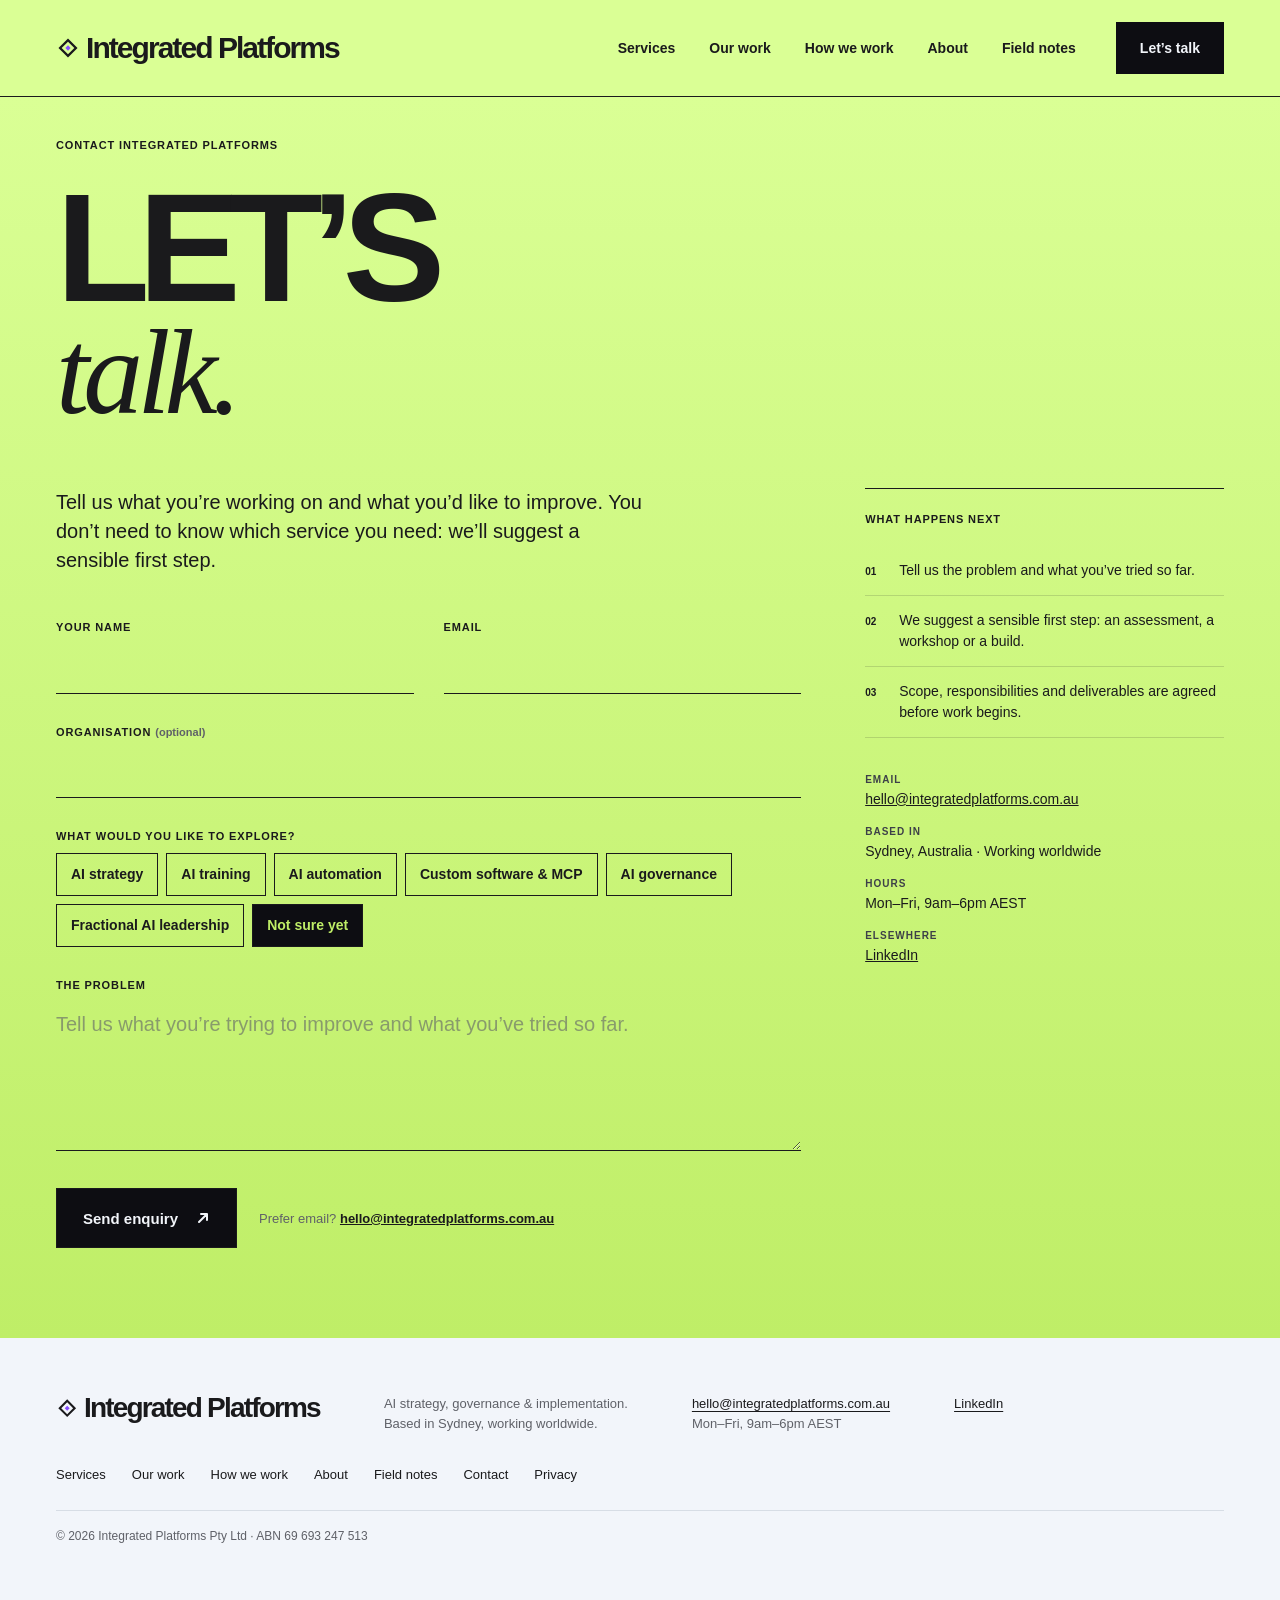
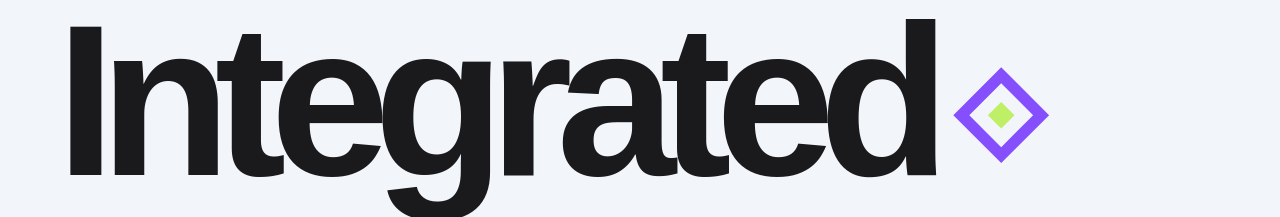
==== commit b8020528: "Match the Integrated Platforms colour palette Cool page and white surfaces, near-black ink, the IP l" ====
--- a/contact/index.html
+++ b/contact/index.html
@@ -4,7 +4,7 @@
 <meta charset="utf-8">
 <meta name="robots" content="noindex, nofollow">
 <meta name="viewport" content="width=device-width, initial-scale=1">
-<meta name="theme-color" content="#dce87a">
+<meta name="theme-color" content="#daff95">
 <title>Contact | Integrated Platforms</title>
 <meta name="description" content="Talk to Integrated Platforms about an AI opportunity. Based in Sydney, working with organisations worldwide.">
 <link rel="icon" href="../favicon.svg" type="image/svg+xml">
--- a/css/site.css
+++ b/css/site.css
@@ -5,14 +5,18 @@
 @font-face { font-family: Fraunces; src: url(../assets/fonts/Fraunces-italic-var.woff2) format("woff2"); font-weight: 300 700; font-style: italic; font-display: swap; }
 
 :root {
-  --paper: #f2f0e7;
-  --ink: #181a17;
-  --muted: #5e6258;
-  --line: #bbbfb1;
-  --acid: #dce87a;
-  --olive: #a4b342;
-  --sand: #e7e2d5;
-  --on-dark: #c9ccc0;
+  /* Integrated Platforms palette (integratedplatforms.com.au) */
+  --paper: #f2f5fa;        /* page */
+  --surface: #ffffff;      /* cards and alternate sections */
+  --ink: #1a1a1c;          /* text */
+  --night: #0d0d12;        /* dark sections, buttons */
+  --muted: #5f6168;
+  --line: #d7dde5;
+  --acid: #bfee67;         /* IP lime */
+  --acid-soft: #daff95;    /* top of the IP lime gradient */
+  --lime-grad: linear-gradient(180deg, var(--acid-soft) 0%, var(--acid) 100%);
+  --accent: #864ffe;       /* IP purple */
+  --on-dark: #b9bcc4;
   --sans: "Hanken Grotesk", Arial, sans-serif;
   --serif: Fraunces, Georgia, serif;
   --ease: cubic-bezier(.32, .72, 0, 1);
@@ -35,7 +39,7 @@
 .eyebrow { font-size: 11px; font-weight: 700; letter-spacing: .08em; text-transform: uppercase; }
 .muted { color: var(--muted); }
 .skip { position: absolute; left: -9999px; }
-.skip:focus { left: 16px; top: 16px; z-index: 200; background: var(--ink); color: var(--paper); padding: 10px 14px; }
+.skip:focus { left: 16px; top: 16px; z-index: 200; background: var(--night); color: var(--paper); padding: 10px 14px; }
 :focus-visible { outline: 2px solid var(--ink); outline-offset: 3px; }
 
 /* ---------- type: heavy uppercase word + Fraunces italic word ---------- */
@@ -56,29 +60,29 @@
 /* ---------- buttons & links ---------- */
 .i-arrow { width: 14px; height: 14px; fill: none; stroke: currentColor; stroke-width: 2; stroke-linecap: round; stroke-linejoin: round; flex: none; transition: transform .45s var(--spring); }
 .btn { display: inline-flex; align-items: center; justify-content: center; gap: 18px; min-height: 60px; padding: 0 26px; font: 700 15px/1 var(--sans); border: var(--rule); text-decoration: none; transition: background .3s, color .3s; cursor: pointer; }
-.btn--solid { background: var(--ink); color: var(--paper); }
+.btn--solid { background: var(--night); color: var(--paper); }
 .btn--solid:hover { background: var(--paper); color: var(--ink); }
 .btn--line { background: transparent; color: var(--ink); }
-.btn--line:hover { background: var(--ink); color: var(--paper); }
+.btn--line:hover { background: var(--night); color: var(--paper); }
 .btn:hover .i-arrow, .tlink:hover .i-arrow { transform: translate(2px, -2px); }
 .tlink { display: inline-flex; align-items: center; gap: 12px; font-size: 13px; font-weight: 700; text-decoration: none; border-bottom: 1.5px solid currentColor; padding-bottom: 7px; }
 .arrow-box { display: grid; place-items: center; width: 44px; height: 44px; flex: none; }
 .arrow-box .i-arrow { width: 16px; height: 16px; }
 
 /* ---------- header ---------- */
-.mast { position: sticky; top: 0; z-index: 50; background: var(--acid); border-bottom: 1px solid var(--ink); transition: transform .55s var(--ease), box-shadow .4s var(--ease); view-transition-name: mast; }
-.mast.is-scrolled { box-shadow: 0 10px 30px -18px #18191766; }
+.mast { position: sticky; top: 0; z-index: 50; background: var(--acid-soft); border-bottom: 1px solid var(--ink); transition: transform .55s var(--ease), box-shadow .4s var(--ease); view-transition-name: mast; }
+.mast.is-scrolled { box-shadow: 0 10px 30px -18px #10182840; }
 .mast.is-away { transform: translateY(-102%); }
 .nav-inner { display: flex; align-items: center; justify-content: space-between; gap: 16px; min-height: 96px; transition: min-height .45s var(--ease); }
 .mast.is-scrolled .nav-inner { min-height: 68px; }
 .wordmark { font-weight: 850; font-size: 30px; letter-spacing: -.065em; line-height: 1; text-decoration: none; white-space: nowrap; transition: font-size .45s var(--ease); }
 .mast.is-scrolled .wordmark { font-size: 26px; }
 .mark { width: .8em; height: .8em; margin-right: .2em; vertical-align: -.07em; overflow: visible; }
-.mark-core { fill: var(--olive); }
+.mark-core { fill: var(--accent); }
 .mast nav { display: flex; align-items: center; gap: 34px; font-size: 14px; font-weight: 600; }
 .mast nav > a { text-decoration: none; }
 .mast nav > a:not(.nav-cta):hover, .mast nav > a[aria-current="page"]:not(.nav-cta) { text-decoration: underline; text-underline-offset: 6px; text-decoration-thickness: 1.5px; }
-.nav-cta { display: inline-flex; align-items: center; min-height: 52px; padding: 0 24px; background: var(--ink); color: var(--paper); margin-left: 6px; }
+.nav-cta { display: inline-flex; align-items: center; min-height: 52px; padding: 0 24px; background: var(--night); color: var(--paper); margin-left: 6px; }
 .nav-cta:hover { background: var(--paper); color: var(--ink); }
 .nav-reach { display: none; }
 .menu-toggle { display: none; align-items: center; gap: 10px; background: none; border: var(--rule); font: 700 14px/1 var(--sans); padding: 12px 16px; color: inherit; cursor: pointer; }
@@ -88,10 +92,10 @@
   .wordmark { font-size: 24px; }
   .menu-toggle { display: inline-flex; }
   .mast nav { display: none; }
-  .mast.menu-open { background: var(--ink); color: var(--paper); border-color: #ffffff33; }
+  .mast.menu-open { background: var(--night); color: var(--paper); border-color: #ffffff33; }
   .mast.menu-open .menu-toggle { border-color: var(--paper); }
   .mast.menu-open .mark-core { fill: var(--acid); }
-  .mast.menu-open nav { display: flex; flex-direction: column; align-items: stretch; gap: 0; position: fixed; inset: 72px 0 0; background: var(--ink); padding: 18px var(--gutter) 32px; overflow: auto; counter-reset: nav; }
+  .mast.menu-open nav { display: flex; flex-direction: column; align-items: stretch; gap: 0; position: fixed; inset: 72px 0 0; background: var(--night); padding: 18px var(--gutter) 32px; overflow: auto; counter-reset: nav; }
   .mast.menu-open nav > a:not(.nav-cta) { display: flex; align-items: baseline; gap: 14px; padding: 14px 0; border-bottom: 1px solid #ffffff26; font-size: clamp(34px, 10vw, 52px); font-weight: 820; letter-spacing: -.045em; line-height: 1; text-decoration: none; counter-increment: nav; animation: menu-in .6s var(--ease) both; }
   .mast.menu-open nav > a:not(.nav-cta)::before { content: "0" counter(nav); font-size: 11px; font-weight: 700; letter-spacing: .08em; color: var(--acid); }
   .mast.menu-open nav > a:nth-child(2) { animation-delay: .04s; } .mast.menu-open nav > a:nth-child(3) { animation-delay: .08s; }
@@ -103,7 +107,7 @@
 @keyframes menu-in { from { opacity: 0; transform: translateY(26px); } }
 
 /* ---------- hero ---------- */
-.hero { background: var(--acid); padding-block: 32px 64px; }
+.hero { background: var(--lime-grad); padding-block: 32px 64px; }
 .hero-title { position: relative; margin-top: 52px; }
 .hero h1 { font-weight: 900; font-size: clamp(56px, 11.4vw, 176px); line-height: .88; letter-spacing: -.072em; text-transform: uppercase; }
 .mo-line { display: block; overflow: hidden; padding-block: .04em .02em; margin-block: -.04em -.02em; }
@@ -111,14 +115,14 @@
 .hero-icons { position: absolute; right: 0; bottom: 8px; width: min(50%, 660px); display: grid; grid-template-columns: 1.1fr 1fr 1fr; gap: 26px; align-items: end; }
 .hero-icons figure { margin: 0; }
 .hero-icons svg { width: 100%; height: auto; }
-.hero .ill .f, .cta .ill .f { fill: var(--paper); }
+.hero .ill .f, .cta .ill .f { fill: var(--surface); }
 .hero-icons figcaption { font-size: 9.5px; font-weight: 700; letter-spacing: .1em; text-transform: uppercase; margin-top: 12px; }
 .hero-actions { display: flex; justify-content: flex-end; gap: 12px; margin-top: 40px; }
 .hero-lede { display: flex; justify-content: space-between; align-items: end; gap: 40px; margin-top: 34px; }
 .hero-lede > p { font-size: 20px; line-height: 1.45; max-width: 31em; }
 .hero-note { text-align: right; }
 .hero-note p { font-family: var(--serif); font-style: italic; font-size: 21px; letter-spacing: -.01em; }
-.hero-note small { display: block; margin-top: 6px; font-size: 16px; color: #3e4238; }
+.hero-note small { display: block; margin-top: 6px; font-size: 16px; color: #3d4048; }
 @media (max-width: 1100px) {
   .hero-icons { position: static; width: 100%; margin-top: 40px; }
   .hero-actions { justify-content: flex-start; }
@@ -156,16 +160,16 @@
 
 /* ---------- featured project ---------- */
 .feature { background: var(--acid); padding-bottom: 26px; }
-.feature-card { display: grid; grid-template-columns: 2.55fr 1fr; background: var(--ink); color: var(--paper); text-decoration: none; }
-.feature-stage { position: relative; overflow: hidden; min-height: 560px; background: radial-gradient(120% 95% at 72% 0%, #f2f6bf 0%, #d7e174 46%, #a9b446 100%); }
-.feature-stage::before { content: ""; position: absolute; inset: 0; background: linear-gradient(112deg, transparent 22%, #fffde84d 23%, #fffde84d 36%, transparent 37%, transparent 52%, #fffde838 53%, #fffde838 59%, transparent 60%); mix-blend-mode: soft-light; }
-.feature-stage::after { content: ""; position: absolute; left: 0; right: 0; bottom: 0; height: 15%; background: linear-gradient(#3a3d30, #1d1f19); }
+.feature-card { display: grid; grid-template-columns: 2.55fr 1fr; background: var(--night); color: var(--paper); text-decoration: none; }
+.feature-stage { position: relative; overflow: hidden; min-height: 560px; background: radial-gradient(120% 95% at 72% 0%, #f4ffe0 0%, #cdf57f 46%, #93c046 100%); }
+.feature-stage::before { content: ""; position: absolute; inset: 0; background: linear-gradient(112deg, transparent 22%, #ffffff4d 23%, #ffffff4d 36%, transparent 37%, transparent 52%, #ffffff38 53%, #ffffff38 59%, transparent 60%); mix-blend-mode: soft-light; }
+.feature-stage::after { content: ""; position: absolute; left: 0; right: 0; bottom: 0; height: 15%; background: linear-gradient(#2a2e38, #0d0d12); }
 .monitor { position: absolute; z-index: 1; left: 50%; top: 9%; width: 62%; transform: translateX(-50%); transition: transform .9s var(--ease); }
 .feature-card:hover .monitor { transform: translateX(-50%) translateY(-6px); }
-.monitor-screen { background: #0e0f0d; border-radius: 14px; padding: 1.3%; box-shadow: 0 40px 70px -30px #000a, 0 0 0 1px #ffffff14 inset; }
+.monitor-screen { background: var(--night); border-radius: 14px; padding: 1.3%; box-shadow: 0 40px 70px -30px #000a, 0 0 0 1px #ffffff14 inset; }
 .monitor-screen img { border-radius: 5px; width: 100%; aspect-ratio: 16 / 9; object-fit: cover; object-position: top; }
-.monitor-neck { width: 13%; height: 54px; margin: 0 auto; background: linear-gradient(90deg, #8f9389, #d4d7ce 45%, #9a9e94); }
-.monitor-foot { width: 34%; height: 12px; margin: 0 auto; border-radius: 8px 8px 2px 2px; background: linear-gradient(#cfd2c9, #8c9087); box-shadow: 0 16px 20px -8px #000c; }
+.monitor-neck { width: 13%; height: 54px; margin: 0 auto; background: linear-gradient(90deg, #8d929c, #d6dae1 45%, #9aa0a9); }
+.monitor-foot { width: 34%; height: 12px; margin: 0 auto; border-radius: 8px 8px 2px 2px; background: linear-gradient(#d0d4db, #8a8f98); box-shadow: 0 16px 20px -8px #000c; }
 .feature-side { display: flex; flex-direction: column; justify-content: space-between; gap: 30px; padding: 36px 34px 34px; }
 .feature-side .eyebrow { color: var(--on-dark); font-size: 10px; }
 .feature-side h2 { margin-top: 90px; font-weight: 850; font-size: clamp(34px, 3.3vw, 50px); line-height: .92; letter-spacing: -.05em; text-transform: uppercase; }
@@ -184,7 +188,7 @@
 }
 
 /* ---------- animated Sydney skyline strip ---------- */
-.strip { background: var(--ink); color: var(--paper); overflow: hidden; padding: 56px 0 18px; }
+.strip { background: var(--night); color: var(--paper); overflow: hidden; padding: 56px 0 18px; }
 .strip-frame { max-width: 1440px; margin-inline: auto; padding-inline: 24px; }
 .strip svg { display: block; width: 100%; height: auto; overflow: visible; }
 @media (max-width: 700px) { .strip-frame { overflow: hidden; padding-inline: 0; } .strip svg { width: 175%; margin-left: -72%; } }
@@ -194,6 +198,7 @@
 .strip .ink { stroke: var(--ink); }
 .strip .lime { fill: var(--acid); }
 .strip text { fill: var(--paper); font: 700 10px var(--sans); letter-spacing: .1em; }
+.strip text.num { fill: var(--acid); }
 .strip text.ink-t { fill: var(--ink); font-size: 15px; font-weight: 850; letter-spacing: -.04em; }
 .ip-fill { fill: var(--acid); transform-box: fill-box; transform-origin: 50% 100%; }
 html.mo .strip .d { stroke-dasharray: 1; stroke-dashoffset: 1; transition: stroke-dashoffset 1.6s var(--ease) var(--d, 0s); }
@@ -228,7 +233,7 @@
 .work-item { display: block; text-decoration: none; }
 .work-item.wide { grid-column: 1 / -1; }
 .work-item.offset { margin-top: 140px; }
-.work-media { position: relative; display: grid; place-items: center; overflow: hidden; aspect-ratio: 16 / 12; background: var(--bg, var(--sand)); }
+.work-media { position: relative; display: grid; place-items: center; overflow: hidden; aspect-ratio: 16 / 12; background: var(--bg, var(--surface)); }
 .work-item.wide .work-media { aspect-ratio: 2.3 / 1; }
 .frame { width: 84%; border-radius: 10px; overflow: hidden; background: #fff; box-shadow: 0 34px 70px -34px #000b, 0 0 0 1px #0000000f; transition: transform .9s var(--ease); }
 .work-item.wide .frame { width: 62%; }
@@ -250,7 +255,7 @@
 }
 
 /* ---------- "in our words" ---------- */
-.words { background: var(--sand); padding-block: 110px; }
+.words { background: var(--surface); padding-block: 110px; }
 .words-grid { display: grid; grid-template-columns: .55fr 1.4fr .85fr; gap: 44px; align-items: start; }
 .words .title { font-size: clamp(44px, 4.6vw, 70px); }
 .qmark { display: block; height: 52px; font-family: var(--serif); font-weight: 300; font-size: 120px; line-height: .9; letter-spacing: -.05em; }
@@ -267,7 +272,7 @@
 /* ---------- statement (scroll-lit words) + photos ---------- */
 .statement { padding-block: 120px 40px; }
 .statement-text { margin-top: 26px; max-width: 21em; font-weight: 750; font-size: clamp(32px, 3.9vw, 58px); line-height: 1.07; letter-spacing: -.045em; }
-.statement-text .w { color: #c2c4b9; transition: color .35s; }
+.statement-text .w { color: #c3c8d1; transition: color .35s; }
 html:not(.mo) .statement-text .w, .statement-text .w.lit { color: var(--ink); }
 .statement-text .w.em { font-family: var(--serif); font-style: italic; font-weight: 400; letter-spacing: -.035em; }
 .photo-row { display: grid; grid-template-columns: 1.35fr 1fr 1fr; gap: 20px; margin-top: 72px; }
@@ -283,13 +288,13 @@
 .svc { display: grid; grid-template-columns: 56px 1.25fr 130px 1fr 44px; gap: 32px; align-items: center; padding-block: 30px; border-bottom: var(--rule); text-decoration: none; }
 .svc-num { align-self: start; padding-top: 30px; font-size: 11px; font-weight: 700; }
 .svc h3 { font-size: clamp(28px, 3.2vw, 48px); font-weight: 750; letter-spacing: -.055em; line-height: 1.02; transition: transform .6s var(--ease); }
-.svc h3 small { display: block; margin-bottom: 10px; font-size: 10.5px; font-weight: 700; letter-spacing: .1em; text-transform: uppercase; color: var(--muted); }
+.svc h3 small { display: block; margin-bottom: 10px; font-size: 10.5px; font-weight: 700; letter-spacing: .1em; text-transform: uppercase; color: var(--accent); }
 .svc-icon svg { width: 100%; height: auto; }
 .svc p { font-size: 14px; line-height: 1.55; color: var(--muted); max-width: 36ch; }
 .svc .i-arrow { width: 30px; height: 30px; stroke-width: 1.6; justify-self: end; }
 .svc:hover h3 { transform: translateX(12px); }
 .svc:hover .i-arrow { transform: rotate(45deg); }
-.svc:hover .svc-icon .f { fill: var(--olive); }
+.svc:hover .svc-icon .f { fill: var(--accent); }
 .svc-note { margin-top: 26px; font-size: 13.5px; color: var(--muted); }
 .svc-note a { color: var(--ink); font-weight: 700; text-underline-offset: 4px; }
 @media (max-width: 900px) {
@@ -304,7 +309,7 @@
 .who { padding-block: 40px 110px; }
 .who-grid { display: grid; grid-template-columns: repeat(3, 1fr); border-top: var(--rule); border-left: var(--rule); }
 .who-card { position: relative; display: flex; flex-direction: column; min-height: 340px; padding: 30px 30px 34px; border-right: var(--rule); border-bottom: var(--rule); text-decoration: none; transition: background .4s; }
-.who-card:hover { background: #ebe9dd; }
+.who-card:hover { background: var(--surface); }
 .who-art { height: 104px; margin-bottom: 30px; }
 .who-art svg { height: 100%; width: auto; }
 .who-card .arrow-box { position: absolute; top: 24px; right: 24px; width: 40px; height: 40px; border: var(--rule); }
@@ -326,7 +331,7 @@
 @keyframes belt { from { transform: translateX(0); } to { transform: translateX(38px); } }
 
 /* ---------- process (dark) ---------- */
-.process { background: var(--ink); color: var(--paper); padding-block: 110px; }
+.process { background: var(--night); color: var(--paper); padding-block: 110px; }
 .timeline { position: relative; height: 14px; margin-bottom: 44px; }
 .timeline::before { content: ""; position: absolute; left: 0; right: 0; top: 6px; height: 2px; background: var(--acid); transform-origin: left; }
 .timeline i { position: absolute; top: 0; left: calc(var(--i) * 20%); width: 14px; height: 14px; background: var(--acid); }
@@ -340,13 +345,13 @@
 .step .eyebrow { color: var(--acid); font-size: 10px; }
 .step h3 { margin-top: 10px; font-size: 23px; font-weight: 750; letter-spacing: -.04em; line-height: 1.08; }
 .step .sub { margin-top: 6px; font-size: 10px; font-weight: 700; letter-spacing: .1em; text-transform: uppercase; color: var(--on-dark); }
-.step p { margin-top: 14px; font-size: 13.5px; line-height: 1.55; color: #d4d6cc; }
+.step p { margin-top: 14px; font-size: 13.5px; line-height: 1.55; color: #c4c7cf; }
 .process .chip-row a { color: var(--paper); }
 @media (max-width: 1100px) { .steps { grid-template-columns: repeat(3, 1fr); row-gap: 48px; } .timeline { display: none; } }
 @media (max-width: 650px) { .steps { grid-template-columns: 1fr; } }
 
 /* ---------- founder ---------- */
-.founder { background: var(--sand); padding-block: 100px; }
+.founder { background: var(--surface); padding-block: 100px; }
 .founder-grid { display: grid; grid-template-columns: 1fr 1fr; gap: 64px; align-items: center; }
 .founder figure { position: relative; justify-self: center; width: 100%; max-width: 440px; margin: 0; }
 .founder figure::before { content: ""; position: absolute; left: -26px; top: -26px; width: 40%; height: 62%; background: var(--acid); }
@@ -357,10 +362,10 @@
 .founder .title { margin-top: 26px; font-size: clamp(55px, 6.6vw, 100px); }
 .founder .title em { position: relative; display: table; }
 .scribble { position: absolute; left: 0; bottom: -.12em; width: 100%; height: .22em; overflow: visible; }
-.scribble path { fill: none; stroke: var(--olive); stroke-width: 5; stroke-linecap: round; }
+.scribble path { fill: none; stroke: var(--accent); stroke-width: 5; stroke-linecap: round; }
 html.mo .scribble path { stroke-dasharray: 1; stroke-dashoffset: 1; transition: stroke-dashoffset 1.4s var(--ease) .5s; }
 html.mo .is-in .scribble path { stroke-dashoffset: 0; }
-.founder-copy > p { margin-top: 28px; max-width: 36ch; font-size: 15px; line-height: 1.65; color: #3f433b; }
+.founder-copy > p { margin-top: 28px; max-width: 36ch; font-size: 15px; line-height: 1.65; color: #3d4048; }
 .founder-copy .tlink { margin-top: 30px; }
 @media (max-width: 800px) { .founder-grid { grid-template-columns: 1fr; } .founder figure { max-width: 340px; } }
 
@@ -369,7 +374,7 @@
 .notes-grid { display: grid; grid-template-columns: repeat(4, 1fr); border: var(--rule); }
 .note { position: relative; display: flex; flex-direction: column; min-height: 340px; padding: 26px; border-right: var(--rule); text-decoration: none; transition: background .4s; }
 .note:last-child { border-right: 0; }
-.note:hover { background: #ebe9dd; }
+.note:hover { background: var(--surface); }
 .note .pict { height: 14px; }
 .note .pict svg { height: 100%; width: auto; }
 .note .arrow-box { position: absolute; top: 14px; right: 14px; }
@@ -386,7 +391,7 @@
 @media (max-width: 600px) { .notes-grid { grid-template-columns: 1fr; } .note { border-right: 0; border-bottom: var(--rule); min-height: 0; } .note:last-child { border-bottom: 0; } }
 
 /* ---------- reach map (dark) ---------- */
-.reach { background: var(--ink); color: var(--paper); padding-block: 110px 70px; }
+.reach { background: var(--night); color: var(--paper); padding-block: 110px 70px; }
 .map { position: relative; margin-top: 10px; }
 .map canvas { display: block; width: 100%; height: auto; }
 .map-legend { display: flex; justify-content: space-between; gap: 30px; align-items: end; margin-top: 18px; }
@@ -410,7 +415,7 @@
 .faq-list summary { display: flex; justify-content: space-between; align-items: center; gap: 20px; padding: 22px 0; list-style: none; cursor: pointer; font-size: 18px; font-weight: 700; letter-spacing: -.02em; }
 .faq-list summary::-webkit-details-marker { display: none; }
 .plus { position: relative; flex: none; width: 28px; height: 28px; border: var(--rule); transition: transform .45s var(--spring), background .3s; }
-.plus::before, .plus::after { content: ""; position: absolute; left: 50%; top: 50%; width: 11px; height: 1.5px; background: var(--ink); translate: -50% -50%; }
+.plus::before, .plus::after { content: ""; position: absolute; left: 50%; top: 50%; width: 11px; height: 1.5px; background: var(--night); translate: -50% -50%; }
 .plus::after { rotate: 90deg; }
 .faq-list details[open]:not(.closing) .plus { transform: rotate(45deg); background: var(--acid); }
 .answer { overflow: hidden; }
@@ -426,15 +431,15 @@
 @media (max-width: 900px) { .ask-grid { grid-template-columns: 1fr; } }
 
 /* ---------- closing CTA ---------- */
-.cta { background: var(--acid); padding-block: 80px 56px; }
+.cta { background: var(--lime-grad); padding-block: 80px 56px; }
 .cta-top { display: flex; justify-content: space-between; align-items: end; gap: 30px; }
 .cta h2 { margin-top: 26px; font-weight: 900; font-size: clamp(84px, 15vw, 226px); line-height: .84; letter-spacing: -.075em; text-transform: uppercase; }
 .cta h2 em { display: block; margin-top: .06em; font-family: var(--serif); font-style: italic; font-weight: 400; text-transform: none; letter-spacing: -.05em; font-size: .78em; line-height: 1; }
 .big-arrow { display: grid; place-items: center; width: clamp(78px, 9vw, 132px); aspect-ratio: 1; border: var(--rule); flex: none; transition: background .3s; }
 .big-arrow .i-arrow { width: 44%; height: 44%; stroke-width: 1.4; }
-.big-arrow:hover { background: var(--ink); color: var(--acid); }
+.big-arrow:hover { background: var(--night); color: var(--acid); }
 .big-arrow:hover .i-arrow { transform: translate(4px, -4px); }
-.cta-bottom { display: flex; justify-content: space-between; align-items: end; gap: 30px; margin-top: 48px; padding-top: 28px; border-top: 1px solid #18191733; }
+.cta-bottom { display: flex; justify-content: space-between; align-items: end; gap: 30px; margin-top: 48px; padding-top: 28px; border-top: 1px solid #1a1a1c33; }
 .cta-bottom p { font-size: 14px; line-height: 1.6; }
 .cta-actions { display: grid; justify-items: end; gap: 14px; font-size: 13px; }
 .cta-actions a:not(.btn) { font-weight: 700; text-underline-offset: 4px; }
@@ -450,13 +455,13 @@
 .foot-nav a:hover { text-decoration: underline; }
 .foot-legal { margin-top: 26px; padding-top: 16px; border-top: 1px solid var(--line); font-size: 12px; color: var(--muted); }
 .signoff { margin: 44px 0 0; font-weight: 900; font-size: clamp(40px, 16.8vw, 250px); line-height: 1.04; letter-spacing: -.075em; white-space: nowrap; padding-bottom: .02em; user-select: none; }
-.signoff .dot { color: var(--olive); }
+.signoff .dot { color: var(--accent); }
 .signoff .mark { width: .56em; height: .56em; margin: 0 0 0 .03em; vertical-align: 0; }
 .signoff .mark-core { fill: var(--acid); }
 .mo-letter { display: inline-block; }
 html.mo .signoff .mo-letter { transform: translateY(60%); filter: opacity(0); transition: transform 1s var(--spring) calc(var(--i) * .06s), filter .6s var(--ease) calc(var(--i) * .06s), color .3s; }
 html.mo .signoff.is-in .mo-letter { transform: none; filter: none; }
-html.mo .signoff.is-in .mo-letter.is-lift { transform: translateY(-14%) rotate(-4deg); color: var(--olive); transition-delay: 0s; }
+html.mo .signoff.is-in .mo-letter.is-lift { transform: translateY(-14%) rotate(-4deg); color: var(--accent); transition-delay: 0s; }
 @media (prefers-reduced-motion: no-preference) { .signoff.is-in .dot { animation: hop 3.6s 2s var(--spring) infinite; } }
 @keyframes hop { 0%, 70%, 100% { transform: none; } 80% { transform: translateY(-38%); } }
 
@@ -474,7 +479,7 @@
 .cursor-zone { cursor: none; }
 
 /* ---------- contact page ---------- */
-.contact-hero { background: var(--acid); padding-block: 40px 90px; }
+.contact-hero { background: var(--lime-grad); padding-block: 40px 90px; }
 .contact-hero h1 { margin-top: 30px; font-weight: 900; font-size: clamp(76px, 12vw, 180px); line-height: .84; letter-spacing: -.075em; text-transform: uppercase; }
 .contact-hero h1 em { display: block; font-family: var(--serif); font-style: italic; font-weight: 400; text-transform: none; letter-spacing: -.05em; font-size: .78em; line-height: 1; }
 .contact-grid { display: grid; grid-template-columns: 1.35fr .65fr; gap: 64px; margin-top: 56px; align-items: start; }
@@ -483,18 +488,18 @@
 .field label, .field legend { display: block; margin-bottom: 8px; padding: 0; font-size: 11px; font-weight: 700; letter-spacing: .08em; text-transform: uppercase; }
 .field input, .field textarea { width: 100%; padding: 10px 0 12px; border: 0; border-bottom: var(--rule); border-radius: 0; background: transparent; color: var(--ink); font: 500 20px/1.35 var(--sans); }
 .field textarea { min-height: 150px; resize: vertical; }
-.field input::placeholder, .field textarea::placeholder { color: #5e625899; }
-.field input:focus, .field textarea:focus { outline: none; border-bottom-color: var(--olive); box-shadow: 0 2px 0 var(--olive); }
+.field input::placeholder, .field textarea::placeholder { color: #5f616899; }
+.field input:focus, .field textarea:focus { outline: none; border-bottom-color: var(--accent); box-shadow: 0 2px 0 var(--accent); }
 fieldset.field { margin: 0; padding: 0; border: 0; }
 .chips { display: flex; flex-wrap: wrap; gap: 8px; }
 .chips label { margin: 0; letter-spacing: 0; text-transform: none; font-size: 14px; font-weight: 600; }
 .chips input { position: absolute; opacity: 0; pointer-events: none; }
 .chips span { display: inline-block; padding: 10px 14px; border: var(--rule); cursor: pointer; transition: background .25s, color .25s; }
-.chips input:checked + span { background: var(--ink); color: var(--acid); }
+.chips input:checked + span { background: var(--night); color: var(--acid); }
 .chips input:focus-visible + span { outline: 2px solid var(--ink); outline-offset: 2px; }
-.field .error { display: none; margin-top: 8px; font-size: 12.5px; font-weight: 600; color: #8a2b14; }
+.field .error { display: none; margin-top: 8px; font-size: 12.5px; font-weight: 600; color: #a3191f; }
 .field.has-error .error { display: block; }
-.field.has-error input, .field.has-error textarea { border-bottom-color: #8a2b14; }
+.field.has-error input, .field.has-error textarea { border-bottom-color: #a3191f; }
 .form-foot { display: flex; align-items: center; gap: 22px; flex-wrap: wrap; font-size: 13px; }
 .form-done:focus { outline: none; }
 .form-done { border: var(--rule); background: var(--paper); padding: 34px; }
@@ -502,10 +507,10 @@
 .form-done p { margin-top: 14px; font-size: 15px; line-height: 1.6; max-width: 46ch; }
 .contact-aside { border-top: var(--rule); padding-top: 22px; }
 .contact-aside ol { margin: 18px 0 34px; padding: 0; list-style: none; counter-reset: s; }
-.contact-aside li { display: grid; grid-template-columns: 34px 1fr; padding: 14px 0; border-bottom: 1px solid #18191726; font-size: 14px; line-height: 1.5; counter-increment: s; }
+.contact-aside li { display: grid; grid-template-columns: 34px 1fr; padding: 14px 0; border-bottom: 1px solid #1a1a1c26; font-size: 14px; line-height: 1.5; counter-increment: s; }
 .contact-aside li::before { content: "0" counter(s); font-size: 10px; font-weight: 700; padding-top: 4px; }
 .contact-aside dl { display: grid; gap: 14px; margin: 0; font-size: 14px; }
-.contact-aside dt { font-size: 10px; font-weight: 700; letter-spacing: .1em; text-transform: uppercase; color: #3e4238; }
+.contact-aside dt { font-size: 10px; font-weight: 700; letter-spacing: .1em; text-transform: uppercase; color: #3d4048; }
 .contact-aside dd { margin: 2px 0 0; }
 @media (max-width: 900px) { .contact-grid { grid-template-columns: 1fr; } }
 @media (max-width: 600px) { .form-row { grid-template-columns: 1fr; } }
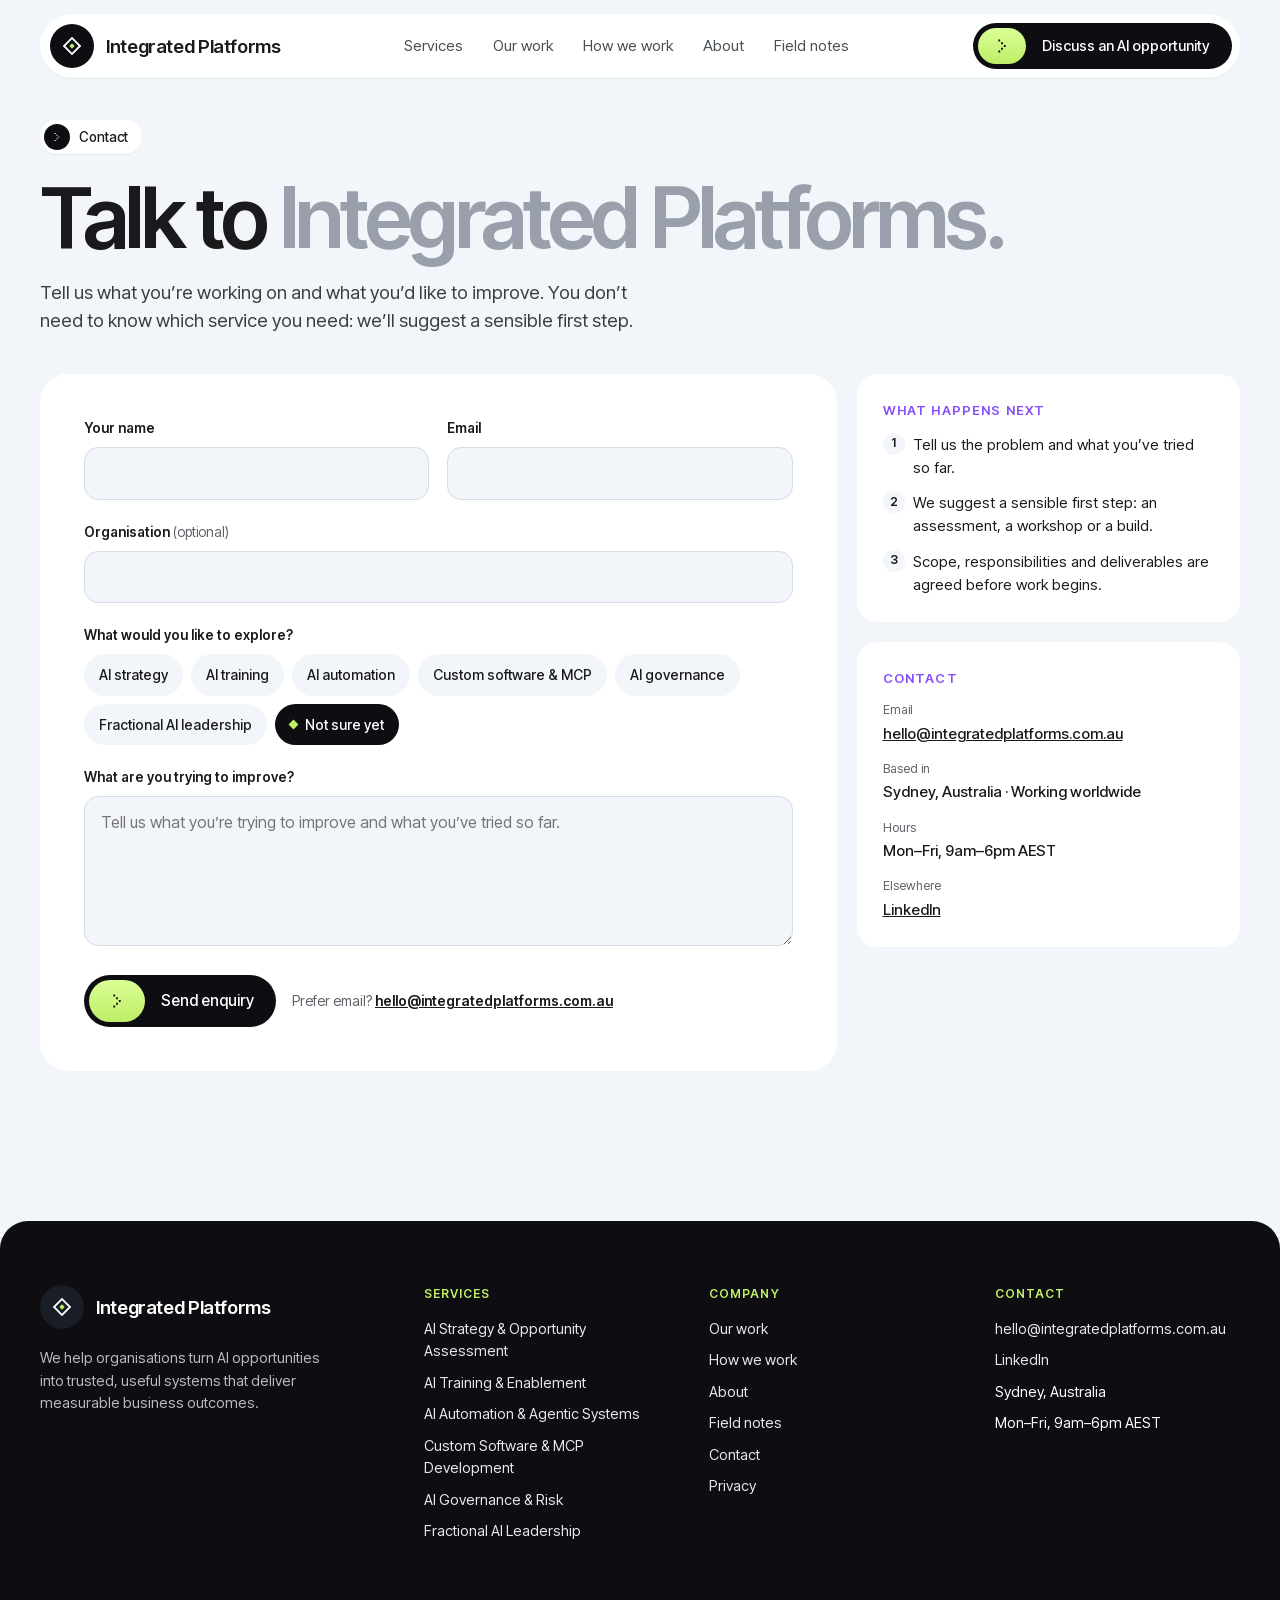
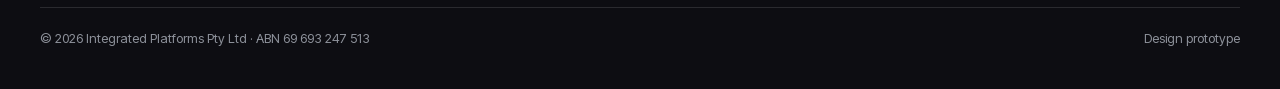
==== commit 4049f4d2: "Redesign from the Integrated Platforms brand Replace the earlier editorial layout with an original d" ====
--- a/contact/index.html
+++ b/contact/index.html
@@ -4,107 +4,104 @@
 <meta charset="utf-8">
 <meta name="robots" content="noindex, nofollow">
 <meta name="viewport" content="width=device-width, initial-scale=1">
-<meta name="theme-color" content="#daff95">
+<meta name="theme-color" content="#f2f5fa">
 <title>Contact | Integrated Platforms</title>
 <meta name="description" content="Talk to Integrated Platforms about an AI opportunity. Based in Sydney, working with organisations worldwide.">
 <link rel="icon" href="../favicon.svg" type="image/svg+xml">
 <link rel="icon" href="../favicon-32.png" sizes="32x32">
 <link rel="apple-touch-icon" href="../apple-touch-icon.png">
-<link rel="preload" href="../assets/fonts/HankenGrotesk-var.woff2" as="font" type="font/woff2" crossorigin>
+<link rel="preload" href="../assets/fonts/InterTight-var.woff2" as="font" type="font/woff2" crossorigin>
 <link rel="stylesheet" href="../css/site.css">
 </head>
 <body>
 <a class="skip" href="#main">Skip to content</a>
 
-<header class="mast">
-  <div class="shell nav-inner">
-    <a class="wordmark" href="../" aria-label="Integrated Platforms, home"><svg class="mark" viewBox="0 0 64 64" aria-hidden="true"><g transform="rotate(45 32 32)"><rect x="17" y="17" width="30" height="30" fill="none" stroke="currentColor" stroke-width="6"/><rect class="mark-core" x="27" y="27" width="10" height="10"/></g></svg>Integrated Platforms</a>
-    <button class="menu-toggle" type="button" aria-expanded="false" aria-controls="site-nav" hidden>Menu <span aria-hidden="true">+</span></button>
-    <nav id="site-nav" aria-label="Main">
-      <a href="../#services">Services</a>
-      <a href="../#work">Our work</a>
-      <a href="../#process">How we work</a>
-      <a href="../#founder">About</a>
-      <a href="../#notes">Field notes</a>
-      <a class="nav-cta" href="../contact/" aria-current="page">Let’s talk</a>
-      <div class="nav-reach"><a href="mailto:hello@integratedplatforms.com.au">hello@integratedplatforms.com.au</a><span>Sydney, Australia · Working worldwide</span></div>
+<header class="top">
+  <div class="nav">
+    <a class="brand" href="../" aria-label="Integrated Platforms, home"><span class="logo"><svg viewBox="0 0 64 64" aria-hidden="true"><g transform="rotate(45 32 32)"><rect x="17" y="17" width="30" height="30" fill="none" stroke="#fff" stroke-width="5"/><rect x="27" y="27" width="10" height="10" fill="#bfee67"/></g></svg></span>Integrated Platforms</a>
+    <nav class="nav-links" aria-label="Main">
+      <a href="../#services">Services</a><a href="../#work">Our work</a><a href="../#process">How we work</a><a href="../#team">About</a><a href="../#notes">Field notes</a>
     </nav>
+    <a class="pill pill--sm" href="./" aria-current="page"><span class="chip"><svg viewBox="0 0 24 24" aria-hidden="true"><path d="M8 5h2v2H8zM11 8h2v2h-2zM14 11h2v2h-2zM11 14h2v2h-2zM8 17h2v2H8z"/></svg></span><span>Discuss an AI opportunity</span></a>
+    <button class="nav-toggle" type="button" aria-expanded="false" aria-controls="nav-panel" aria-label="Menu"><i></i><i></i></button>
+  </div>
+  <div class="nav-panel" id="nav-panel" hidden>
+    <a href="../#services"><span class="dia"></span>Services</a><a href="../#work"><span class="dia"></span>Our work</a><a href="../#process"><span class="dia"></span>How we work</a><a href="../#team"><span class="dia"></span>About</a><a href="../#notes"><span class="dia"></span>Field notes</a>
+    <a class="pill" href="./"><span class="chip"><svg viewBox="0 0 24 24" aria-hidden="true"><path d="M8 5h2v2H8zM11 8h2v2h-2zM14 11h2v2h-2zM11 14h2v2h-2zM8 17h2v2H8z"/></svg></span><span>Discuss an AI opportunity</span></a>
   </div>
 </header>
 
 <main id="main">
-<section class="contact-hero">
-  <div class="shell">
-    <p class="eyebrow">Contact Integrated Platforms</p>
-    <h1>Let’s <em>talk.</em></h1>
-    <div class="contact-grid">
-      <div>
-        <p style="font-size:20px;line-height:1.45;max-width:30em">Tell us what you’re working on and what you’d like to improve. You don’t need to know which service you need: we’ll suggest a sensible first step.</p>
-        <form id="enquiry" class="form" novalidate style="margin-top:44px">
-          <div class="form-row">
-            <div class="field"><label for="name">Your name</label><input id="name" name="name" autocomplete="name" required><p class="error">Please tell us your name.</p></div>
-            <div class="field"><label for="email">Email</label><input id="email" name="email" type="email" autocomplete="email" required><p class="error">Please enter a valid email address.</p></div>
-          </div>
-          <div class="field"><label for="org">Organisation <span class="muted" style="text-transform:none;letter-spacing:0">(optional)</span></label><input id="org" name="organisation" autocomplete="organization"></div>
-          <fieldset class="field">
-            <legend>What would you like to explore?</legend>
-            <div class="chips">
-              <label><input type="radio" name="interest" value="strategy"><span>AI strategy</span></label>
-              <label><input type="radio" name="interest" value="training"><span>AI training</span></label>
-              <label><input type="radio" name="interest" value="automation"><span>AI automation</span></label>
-              <label><input type="radio" name="interest" value="software"><span>Custom software &amp; MCP</span></label>
-              <label><input type="radio" name="interest" value="governance"><span>AI governance</span></label>
-              <label><input type="radio" name="interest" value="leadership"><span>Fractional AI leadership</span></label>
-              <label><input type="radio" name="interest" value="unsure" checked><span>Not sure yet</span></label>
-            </div>
-          </fieldset>
-          <div class="field"><label for="message">The problem</label><textarea id="message" name="message" required></textarea><p class="error">A sentence or two is plenty.</p></div>
-          <div class="form-foot">
-            <button class="btn btn--solid" type="submit">Send enquiry <svg class="i-arrow" viewBox="0 0 14 14" aria-hidden="true"><path d="M3 11 11 3M5 3h6v6"/></svg></button>
-            <span class="muted">Prefer email? <a href="mailto:hello@integratedplatforms.com.au" style="color:var(--ink);font-weight:700">hello@integratedplatforms.com.au</a></span>
-          </div>
-        </form>
-        <div class="form-done" tabindex="-1" hidden>
-          <h2>Thanks.</h2>
-          <p>This page is a design prototype, so nothing was sent. To reach the team, email <a href="mailto:hello@integratedplatforms.com.au">hello@integratedplatforms.com.au</a>.</p>
-          <p style="margin-top:22px"><a class="tlink" href="../">Back to the homepage <svg class="i-arrow" viewBox="0 0 14 14" aria-hidden="true"><path d="M3 11 11 3M5 3h6v6"/></svg></a></p>
+<section class="contact shell">
+  <span class="badge" data-anim><span class="chev"><svg viewBox="0 0 24 24" aria-hidden="true"><path d="M8 5h2v2H8zM11 8h2v2h-2zM14 11h2v2h-2zM11 14h2v2h-2zM8 17h2v2H8z"/></svg></span>Contact</span>
+  <h1 class="display" style="margin-top:22px" data-anim>Talk to <span class="soft">Integrated Platforms.</span></h1>
+  <p class="lede" style="margin-top:20px;max-width:34em" data-anim>Tell us what you’re working on and what you’d like to improve. You don’t need to know which service you need: we’ll suggest a sensible first step.</p>
+  <div class="contact-grid">
+    <div class="form-card card" data-anim>
+      <form id="enquiry" class="form" novalidate>
+        <div class="form-row">
+          <div class="field"><label for="name">Your name</label><input id="name" name="name" autocomplete="name" required><p class="error">Please tell us your name.</p></div>
+          <div class="field"><label for="email">Email</label><input id="email" name="email" type="email" autocomplete="email" required><p class="error">Please enter a valid email address.</p></div>
         </div>
+        <div class="field"><label for="org">Organisation <span class="muted" style="font-weight:400">(optional)</span></label><input id="org" name="organisation" autocomplete="organization"></div>
+        <fieldset class="field"><legend>What would you like to explore?</legend><div class="chips"><label><input type="radio" name="interest" value="strategy"><span>AI strategy</span></label><label><input type="radio" name="interest" value="training"><span>AI training</span></label><label><input type="radio" name="interest" value="automation"><span>AI automation</span></label><label><input type="radio" name="interest" value="software"><span>Custom software &amp; MCP</span></label><label><input type="radio" name="interest" value="governance"><span>AI governance</span></label><label><input type="radio" name="interest" value="leadership"><span>Fractional AI leadership</span></label><label><input type="radio" name="interest" value="unsure" checked><span>Not sure yet</span></label></div></fieldset>
+        <div class="field"><label for="message">What are you trying to improve?</label><textarea id="message" name="message" required></textarea><p class="error">A sentence or two is plenty.</p></div>
+        <div class="form-foot">
+          <button class="pill" type="submit"><span class="chip"><svg viewBox="0 0 24 24" aria-hidden="true"><path d="M8 5h2v2H8zM11 8h2v2h-2zM14 11h2v2h-2zM11 14h2v2h-2zM8 17h2v2H8z"/></svg></span><span>Send enquiry</span></button>
+          <span>Prefer email? <a href="mailto:hello@integratedplatforms.com.au">hello@integratedplatforms.com.au</a></span>
+        </div>
+      </form>
+      <div class="form-done" tabindex="-1" hidden>
+        <h2>Thanks.</h2>
+        <p>This page is a design prototype, so nothing was sent. To reach the team, email <a href="mailto:hello@integratedplatforms.com.au">hello@integratedplatforms.com.au</a>.</p>
+        <a class="pill pill--light pill--sm" href="../"><span class="chip"><svg viewBox="0 0 24 24" aria-hidden="true"><path d="M8 5h2v2H8zM11 8h2v2h-2zM14 11h2v2h-2zM11 14h2v2h-2zM8 17h2v2H8z"/></svg></span><span>Back to the homepage</span></a>
       </div>
-      <aside class="contact-aside">
-        <p class="eyebrow">What happens next</p>
-        <ol>
-          <li>Tell us the problem and what you’ve tried so far.</li>
-          <li>We suggest a sensible first step: an assessment, a workshop or a build.</li>
-          <li>Scope, responsibilities and deliverables are agreed before work begins.</li>
-        </ol>
-        <dl>
-          <div><dt>Email</dt><dd><a href="mailto:hello@integratedplatforms.com.au">hello@integratedplatforms.com.au</a></dd></div>
-          <div><dt>Based in</dt><dd>Sydney, Australia · Working worldwide</dd></div>
-          <div><dt>Hours</dt><dd>Mon–Fri, 9am–6pm AEST</dd></div>
-          <div><dt>Elsewhere</dt><dd><a href="https://www.linkedin.com/company/146220913" target="_blank" rel="noopener">LinkedIn</a></dd></div>
-        </dl>
-      </aside>
     </div>
+    <aside class="aside">
+      <div class="card" data-anim><h3>What happens next</h3><ol>
+        <li>Tell us the problem and what you’ve tried so far.</li>
+        <li>We suggest a sensible first step: an assessment, a workshop or a build.</li>
+        <li>Scope, responsibilities and deliverables are agreed before work begins.</li>
+      </ol></div>
+      <div class="card" data-anim><h3>Contact</h3><dl>
+        <div><dt>Email</dt><dd><a href="mailto:hello@integratedplatforms.com.au">hello@integratedplatforms.com.au</a></dd></div>
+        <div><dt>Based in</dt><dd>Sydney, Australia · Working worldwide</dd></div>
+        <div><dt>Hours</dt><dd>Mon–Fri, 9am–6pm AEST</dd></div>
+        <div><dt>Elsewhere</dt><dd><a href="https://www.linkedin.com/company/146220913" target="_blank" rel="noopener">LinkedIn</a></dd></div>
+      </dl></div>
+    </aside>
   </div>
 </section>
 </main>
-
 <footer class="foot">
   <div class="shell">
-    <div class="foot-top">
-      <a class="wordmark" href="../"><svg class="mark" viewBox="0 0 64 64" aria-hidden="true"><g transform="rotate(45 32 32)"><rect x="17" y="17" width="30" height="30" fill="none" stroke="currentColor" stroke-width="6"/><rect class="mark-core" x="27" y="27" width="10" height="10"/></g></svg>Integrated Platforms</a>
-      <p>AI strategy, governance &amp; implementation.<br>Based in Sydney, working worldwide.</p>
-      <p><a href="mailto:hello@integratedplatforms.com.au">hello@integratedplatforms.com.au</a><br>Mon–Fri, 9am–6pm AEST</p>
-      <p><a href="https://www.linkedin.com/company/146220913" target="_blank" rel="noopener">LinkedIn</a></p>
+    <div class="foot-grid">
+      <div>
+        <a class="brand" href="../"><span class="logo"><svg viewBox="0 0 64 64" aria-hidden="true"><g transform="rotate(45 32 32)"><rect x="17" y="17" width="30" height="30" fill="none" stroke="#fff" stroke-width="5"/><rect x="27" y="27" width="10" height="10" fill="#bfee67"/></g></svg></span>Integrated Platforms</a>
+        <p class="foot-about">We help organisations turn AI opportunities into trusted, useful systems that deliver measurable business outcomes.</p>
+      </div>
+      <div><h4>Services</h4><ul>
+        <li><a href="https://integratedplatforms.com.au/services/ai-strategy" target="_blank" rel="noopener">AI Strategy &amp; Opportunity Assessment</a></li>
+        <li><a href="https://integratedplatforms.com.au/services/ai-training" target="_blank" rel="noopener">AI Training &amp; Enablement</a></li>
+        <li><a href="https://integratedplatforms.com.au/services/ai-automation" target="_blank" rel="noopener">AI Automation &amp; Agentic Systems</a></li>
+        <li><a href="https://integratedplatforms.com.au/services/custom-software" target="_blank" rel="noopener">Custom Software &amp; MCP Development</a></li>
+        <li><a href="https://integratedplatforms.com.au/services/ai-governance" target="_blank" rel="noopener">AI Governance &amp; Risk</a></li>
+        <li><a href="https://integratedplatforms.com.au/services/fractional-ai-leadership" target="_blank" rel="noopener">Fractional AI Leadership</a></li>
+      </ul></div>
+      <div><h4>Company</h4><ul>
+        <li><a href="../#work">Our work</a></li><li><a href="../#process">How we work</a></li><li><a href="../#team">About</a></li><li><a href="../#notes">Field notes</a></li><li><a href="./">Contact</a></li>
+        <li><a href="https://integratedplatforms.com.au/privacy" target="_blank" rel="noopener">Privacy</a></li>
+      </ul></div>
+      <div><h4>Contact</h4><ul>
+        <li><a href="mailto:hello@integratedplatforms.com.au">hello@integratedplatforms.com.au</a></li>
+        <li><a href="https://www.linkedin.com/company/146220913" target="_blank" rel="noopener">LinkedIn</a></li>
+        <li>Sydney, Australia</li><li>Mon–Fri, 9am–6pm AEST</li>
+      </ul></div>
     </div>
-    <nav class="foot-nav" aria-label="Footer">
-      <a href="../#services">Services</a><a href="../#work">Our work</a><a href="../#process">How we work</a><a href="../#founder">About</a><a href="../#notes">Field notes</a><a href="../contact/">Contact</a><a href="https://integratedplatforms.com.au/privacy" target="_blank" rel="noopener">Privacy</a>
-    </nav>
-    <p class="foot-legal">© 2026 Integrated Platforms Pty Ltd · ABN 69 693 247 513</p>
-    <p class="signoff" data-observe-end aria-hidden="true">Integrated<span class="dot"><svg class="mark" viewBox="0 0 64 64"><g transform="rotate(45 32 32)"><rect x="17" y="17" width="30" height="30" fill="none" stroke="currentColor" stroke-width="6"/><rect class="mark-core" x="27" y="27" width="10" height="10"/></g></svg></span></p>
+    <div class="foot-legal"><span>© 2026 Integrated Platforms Pty Ltd · ABN 69 693 247 513</span><span>Design prototype</span></div>
   </div>
 </footer>
 <script src="../js/site.js"></script>
-<script src="../js/motion.js"></script>
+<script src="../js/anim.js"></script>
 </body>
 </html>
--- a/css/site.css
+++ b/css/site.css
@@ -1,533 +1,443 @@
-/* Integrated Platforms — endcap-style editorial site.
-   Tokens first: change --acid / --paper / --ink to re-skin the whole site. */
-@font-face { font-family: "Hanken Grotesk"; src: url(../assets/fonts/HankenGrotesk-var.woff2) format("woff2"); font-weight: 100 900; font-display: swap; }
-@font-face { font-family: Fraunces; src: url(../assets/fonts/Fraunces-var.woff2) format("woff2"); font-weight: 300 700; font-display: swap; }
-@font-face { font-family: Fraunces; src: url(../assets/fonts/Fraunces-italic-var.woff2) format("woff2"); font-weight: 300 700; font-style: italic; font-display: swap; }
+/* Integrated Platforms — design system.
+   Built from the brand: Inter Tight, the IP palette, 20/28px rounded cards, pill buttons with the lime chip and
+   pixel chevron, and the diamond mark as the recurring motif (bullets, nodes, image reveals, page transition). */
+@font-face { font-family: "Inter Tight"; src: url(../assets/fonts/InterTight-var.woff2) format("woff2"); font-weight: 100 900; font-display: swap; }
+@font-face { font-family: "Inter Tight"; src: url(../assets/fonts/InterTight-italic-var.woff2) format("woff2"); font-weight: 100 900; font-style: italic; font-display: swap; }
 
 :root {
-  /* Integrated Platforms palette (integratedplatforms.com.au) */
-  --paper: #f2f5fa;        /* page */
-  --surface: #ffffff;      /* cards and alternate sections */
-  --ink: #1a1a1c;          /* text */
-  --night: #0d0d12;        /* dark sections, buttons */
+  /* palette (integratedplatforms.com.au) */
+  --paper: #f2f5fa;
+  --surface: #ffffff;
+  --ink: #1a1a1c;
+  --night: #0d0d12;
+  --night-2: #181d26;
   --muted: #5f6168;
   --line: #d7dde5;
-  --acid: #bfee67;         /* IP lime */
-  --acid-soft: #daff95;    /* top of the IP lime gradient */
+  --acid: #bfee67;
+  --acid-soft: #daff95;
   --lime-grad: linear-gradient(180deg, var(--acid-soft) 0%, var(--acid) 100%);
-  --accent: #864ffe;       /* IP purple */
+  --accent: #864ffe;
+  --accent-soft: #efe8ff;
   --on-dark: #b9bcc4;
-  --sans: "Hanken Grotesk", Arial, sans-serif;
-  --serif: Fraunces, Georgia, serif;
-  --ease: cubic-bezier(.32, .72, 0, 1);
-  --spring: cubic-bezier(.34, 1.56, .64, 1);
-  --shell: 1400px;
-  --gutter: 56px;
-  --rule: 1.5px solid var(--ink);
-}
-@media (max-width: 900px) { :root { --gutter: 24px; } }
-@media (max-width: 650px) { :root { --gutter: 20px; } }
+  /* shape */
+  --r-sm: 14px;
+  --r: 20px;
+  --r-lg: 28px;
+  --gap: 20px;
+  --pad: 32px;
+  --shadow: 0 10px 30px rgb(16 24 40 / .08);
+  --shadow-lift: 0 22px 50px -18px rgb(16 24 40 / .28);
+  /* type + motion */
+  --font: "Inter Tight", "Helvetica Neue", Arial, sans-serif;
+  --glide: cubic-bezier(.22, .9, .24, 1);
+  --pop: cubic-bezier(.2, 1.45, .4, 1);
+  --shell: 1360px;
+  --gutter: 40px;
+}
+@media (max-width: 900px) { :root { --gutter: 22px; --pad: 24px; --gap: 16px; } }
+@media (max-width: 600px) { :root { --gutter: 16px; } }
 
 * { box-sizing: border-box; }
 [hidden] { display: none !important; }
-html { -webkit-text-size-adjust: 100%; }
-body { margin: 0; background: var(--paper); color: var(--ink); font-family: var(--sans); font-size: 16px; line-height: 1.5; -webkit-font-smoothing: antialiased; text-rendering: optimizeLegibility; }
+html { -webkit-text-size-adjust: 100%; scroll-padding-top: 100px; }
+body { margin: 0; background: var(--paper); color: var(--ink); font: 400 16px/1.55 var(--font); -webkit-font-smoothing: antialiased; }
 img { display: block; max-width: 100%; height: auto; }
 a { color: inherit; }
-h1, h2, h3, p { margin: 0; }
+h1, h2, h3, h4, p, ul, ol, figure, blockquote { margin: 0; }
+ul, ol { padding: 0; list-style: none; }
+button { font: inherit; color: inherit; }
 .shell { max-width: var(--shell); margin-inline: auto; padding-inline: var(--gutter); }
-.eyebrow { font-size: 11px; font-weight: 700; letter-spacing: .08em; text-transform: uppercase; }
+.skip { position: absolute; left: -9999px; }
+.skip:focus { left: 16px; top: 16px; z-index: 300; background: var(--night); color: #fff; padding: 10px 14px; border-radius: 999px; }
+:focus-visible { outline: 2px solid var(--accent); outline-offset: 3px; }
+.sr { position: absolute; width: 1px; height: 1px; overflow: hidden; clip: rect(0 0 0 0); white-space: nowrap; }
+
+/* ---------- type ---------- */
+.display { font-weight: 600; font-size: clamp(46px, 6.6vw, 96px); line-height: .98; letter-spacing: -.045em; }
+.h2 { font-weight: 600; font-size: clamp(34px, 4.3vw, 60px); line-height: 1.02; letter-spacing: -.038em; }
+.h2 .soft, .display .soft { color: #9aa0ab; }
+.lede { font-size: clamp(17px, 1.45vw, 20px); line-height: 1.5; color: #3b3d44; }
+.label { font-size: 11.5px; font-weight: 600; letter-spacing: .09em; text-transform: uppercase; color: var(--accent); }
 .muted { color: var(--muted); }
-.skip { position: absolute; left: -9999px; }
-.skip:focus { left: 16px; top: 16px; z-index: 200; background: var(--night); color: var(--paper); padding: 10px 14px; }
-:focus-visible { outline: 2px solid var(--ink); outline-offset: 3px; }
-
-/* ---------- type: heavy uppercase word + Fraunces italic word ---------- */
-.title { font-weight: 850; font-size: clamp(48px, 5.9vw, 90px); line-height: .91; letter-spacing: -.055em; text-transform: uppercase; }
-.title em { display: block; font-family: var(--serif); font-style: italic; font-weight: 420; text-transform: none; letter-spacing: -.045em; line-height: 1.05; }
-.section-head { display: grid; grid-template-columns: .5fr 1.35fr .65fr; gap: 30px; align-items: start; margin-bottom: 56px; }
-.section-head > p:last-child { font-size: 14.5px; line-height: 1.6; color: var(--muted); max-width: 34ch; padding-top: 8px; }
-.on-dark .section-head > p:last-child { color: var(--on-dark); }
-@media (max-width: 1100px) {
-  .section-head { grid-template-columns: .5fr 1fr; }
-  .section-head > p:last-child { grid-column: 2; }
-}
-@media (max-width: 650px) {
-  .section-head { grid-template-columns: 1fr; gap: 20px; margin-bottom: 36px; }
-  .section-head > p:last-child { grid-column: 1; }
-}
-
-/* ---------- buttons & links ---------- */
-.i-arrow { width: 14px; height: 14px; fill: none; stroke: currentColor; stroke-width: 2; stroke-linecap: round; stroke-linejoin: round; flex: none; transition: transform .45s var(--spring); }
-.btn { display: inline-flex; align-items: center; justify-content: center; gap: 18px; min-height: 60px; padding: 0 26px; font: 700 15px/1 var(--sans); border: var(--rule); text-decoration: none; transition: background .3s, color .3s; cursor: pointer; }
-.btn--solid { background: var(--night); color: var(--paper); }
-.btn--solid:hover { background: var(--paper); color: var(--ink); }
-.btn--line { background: transparent; color: var(--ink); }
-.btn--line:hover { background: var(--night); color: var(--paper); }
-.btn:hover .i-arrow, .tlink:hover .i-arrow { transform: translate(2px, -2px); }
-.tlink { display: inline-flex; align-items: center; gap: 12px; font-size: 13px; font-weight: 700; text-decoration: none; border-bottom: 1.5px solid currentColor; padding-bottom: 7px; }
-.arrow-box { display: grid; place-items: center; width: 44px; height: 44px; flex: none; }
-.arrow-box .i-arrow { width: 16px; height: 16px; }
-
-/* ---------- header ---------- */
-.mast { position: sticky; top: 0; z-index: 50; background: var(--acid-soft); border-bottom: 1px solid var(--ink); transition: transform .55s var(--ease), box-shadow .4s var(--ease); view-transition-name: mast; }
-.mast.is-scrolled { box-shadow: 0 10px 30px -18px #10182840; }
-.mast.is-away { transform: translateY(-102%); }
-.nav-inner { display: flex; align-items: center; justify-content: space-between; gap: 16px; min-height: 96px; transition: min-height .45s var(--ease); }
-.mast.is-scrolled .nav-inner { min-height: 68px; }
-.wordmark { font-weight: 850; font-size: 30px; letter-spacing: -.065em; line-height: 1; text-decoration: none; white-space: nowrap; transition: font-size .45s var(--ease); }
-.mast.is-scrolled .wordmark { font-size: 26px; }
-.mark { width: .8em; height: .8em; margin-right: .2em; vertical-align: -.07em; overflow: visible; }
-.mark-core { fill: var(--accent); }
-.mast nav { display: flex; align-items: center; gap: 34px; font-size: 14px; font-weight: 600; }
-.mast nav > a { text-decoration: none; }
-.mast nav > a:not(.nav-cta):hover, .mast nav > a[aria-current="page"]:not(.nav-cta) { text-decoration: underline; text-underline-offset: 6px; text-decoration-thickness: 1.5px; }
-.nav-cta { display: inline-flex; align-items: center; min-height: 52px; padding: 0 24px; background: var(--night); color: var(--paper); margin-left: 6px; }
-.nav-cta:hover { background: var(--paper); color: var(--ink); }
-.nav-reach { display: none; }
-.menu-toggle { display: none; align-items: center; gap: 10px; background: none; border: var(--rule); font: 700 14px/1 var(--sans); padding: 12px 16px; color: inherit; cursor: pointer; }
-.menu-toggle span { font-size: 18px; line-height: .6; }
-@media (max-width: 900px) {
-  .nav-inner { min-height: 72px; }
-  .wordmark { font-size: 24px; }
-  .menu-toggle { display: inline-flex; }
-  .mast nav { display: none; }
-  .mast.menu-open { background: var(--night); color: var(--paper); border-color: #ffffff33; }
-  .mast.menu-open .menu-toggle { border-color: var(--paper); }
-  .mast.menu-open .mark-core { fill: var(--acid); }
-  .mast.menu-open nav { display: flex; flex-direction: column; align-items: stretch; gap: 0; position: fixed; inset: 72px 0 0; background: var(--night); padding: 18px var(--gutter) 32px; overflow: auto; counter-reset: nav; }
-  .mast.menu-open nav > a:not(.nav-cta) { display: flex; align-items: baseline; gap: 14px; padding: 14px 0; border-bottom: 1px solid #ffffff26; font-size: clamp(34px, 10vw, 52px); font-weight: 820; letter-spacing: -.045em; line-height: 1; text-decoration: none; counter-increment: nav; animation: menu-in .6s var(--ease) both; }
-  .mast.menu-open nav > a:not(.nav-cta)::before { content: "0" counter(nav); font-size: 11px; font-weight: 700; letter-spacing: .08em; color: var(--acid); }
-  .mast.menu-open nav > a:nth-child(2) { animation-delay: .04s; } .mast.menu-open nav > a:nth-child(3) { animation-delay: .08s; }
-  .mast.menu-open nav > a:nth-child(4) { animation-delay: .12s; } .mast.menu-open nav > a:nth-child(5) { animation-delay: .16s; }
-  .mast.menu-open .nav-cta { margin: 28px 0 0; justify-content: center; background: var(--acid); color: var(--ink); animation: menu-in .6s .2s var(--ease) both; }
-  .mast.menu-open .nav-reach { display: grid; gap: 6px; margin-top: auto; padding-top: 28px; font-size: 15px; color: var(--on-dark); }
-  html.menu-locked { overflow: hidden; }
-}
-@keyframes menu-in { from { opacity: 0; transform: translateY(26px); } }
+
+/* the diamond — IP's mark, used as a bullet / node everywhere */
+.dia { display: inline-block; width: .5em; height: .5em; background: var(--accent); transform: rotate(45deg); flex: none; }
+.dia--lime { background: var(--acid); }
+.dia--line { background: none; border: 1.5px solid currentColor; }
+
+/* ---------- badge (dark chevron chip + label) ---------- */
+.badge { display: inline-flex; align-items: center; gap: 9px; padding: 4px 14px 4px 4px; border-radius: 999px; background: var(--surface); font-size: 13.5px; font-weight: 500; box-shadow: 0 1px 0 rgb(16 24 40 / .05); }
+.badge .chev { width: 26px; height: 26px; border-radius: 50%; background: var(--night); display: grid; place-items: center; }
+.badge .chev svg { width: 14px; height: 14px; fill: #fff; }
+.on-night .badge { background: var(--night-2); color: #fff; }
+.on-night .badge .chev { background: var(--acid); }
+.on-night .badge .chev svg { fill: var(--night); }
+
+/* ---------- pill buttons (lime chip + pixel chevron) ---------- */
+.pill { display: inline-flex; align-items: center; gap: 4px; min-height: 52px; padding: 5px 22px 5px 5px; border: 0; border-radius: 999px; background: var(--night); color: #fff; font-size: 15.5px; font-weight: 500; text-decoration: none; white-space: nowrap; cursor: pointer; transition: background .3s, color .3s, box-shadow .3s; }
+.pill .chip { display: grid; place-items: center; width: 56px; height: 42px; border-radius: 999px; background: var(--lime-grad); transition: width .45s var(--glide); }
+.pill .chip svg { width: 22px; height: 22px; fill: var(--night); transition: transform .45s var(--glide); }
+.pill span:last-child { padding-left: 12px; }
+.pill:hover .chip { width: 70px; }
+.pill:hover .chip svg { transform: translateX(4px); }
+.pill--light { background: var(--surface); color: var(--ink); box-shadow: var(--shadow); }
+.pill--sm { min-height: 46px; font-size: 14.5px; }
+.pill--sm .chip { width: 48px; height: 36px; }
+.pill--sm:hover .chip { width: 58px; }
+.arrow-link { display: inline-flex; align-items: center; gap: 8px; font-size: 14.5px; font-weight: 500; text-decoration: none; border-bottom: 1px solid currentColor; padding-bottom: 2px; }
+.arrow-link::after { content: "→"; transition: transform .35s var(--glide); }
+.arrow-link:hover::after { transform: translateX(4px); }
+
+/* ---------- floating header ---------- */
+.top { position: sticky; top: 14px; z-index: 60; padding-inline: var(--gutter); }
+.nav { max-width: var(--shell); margin: 0 auto; display: flex; align-items: center; justify-content: space-between; gap: 18px; min-height: 64px; padding: 8px 8px 8px 10px; border-radius: 999px; background: rgb(255 255 255 / .92); backdrop-filter: blur(14px); -webkit-backdrop-filter: blur(14px); box-shadow: 0 1px 0 rgb(16 24 40 / .06); transition: box-shadow .4s; view-transition-name: top-nav; }
+.top.is-scrolled .nav { box-shadow: var(--shadow); }
+.brand { display: inline-flex; align-items: center; gap: 12px; text-decoration: none; font-size: 18.5px; font-weight: 600; letter-spacing: -.02em; white-space: nowrap; }
+.brand .logo { width: 44px; height: 44px; border-radius: 50%; background: var(--night); display: grid; place-items: center; }
+.brand .logo svg { width: 24px; height: 24px; transition: transform .6s var(--pop); }
+.brand:hover .logo svg { transform: rotate(90deg); }
+.nav-links { display: flex; align-items: center; gap: 30px; font-size: 15px; }
+.nav-links a { text-decoration: none; color: #4a4c53; transition: color .25s; }
+.nav-links a:hover, .nav-links a[aria-current="page"] { color: var(--ink); }
+.nav-toggle { display: none; width: 46px; height: 46px; border-radius: 50%; border: 0; background: var(--night); cursor: pointer; position: relative; }
+.nav-toggle i { position: absolute; left: 14px; right: 14px; height: 2px; background: #fff; transition: transform .4s var(--glide), top .4s var(--glide); }
+.nav-toggle i:first-child { top: 18px; } .nav-toggle i:last-child { top: 26px; }
+.nav-toggle[aria-expanded="true"] i:first-child { top: 22px; transform: rotate(45deg); }
+.nav-toggle[aria-expanded="true"] i:last-child { top: 22px; transform: rotate(-45deg); }
+.nav-panel { display: none; }
+@media (max-width: 960px) {
+  .nav-links, .nav > .pill { display: none; }
+  .nav-toggle { display: block; }
+  .nav-panel { position: absolute; left: var(--gutter); right: var(--gutter); top: 74px; display: grid; gap: 4px; padding: 14px; border-radius: var(--r-lg); background: var(--surface); box-shadow: var(--shadow-lift); transform-origin: top; transition: opacity .3s, transform .4s var(--glide); }
+  .nav-panel[hidden] { display: grid !important; opacity: 0; transform: translateY(-8px) scale(.98); pointer-events: none; visibility: hidden; }
+  .nav-panel a:not(.pill) { display: flex; align-items: center; gap: 14px; padding: 14px 12px; border-radius: var(--r-sm); font-size: 24px; font-weight: 600; letter-spacing: -.03em; text-decoration: none; }
+  .nav-panel a:not(.pill):hover { background: var(--paper); }
+  .nav-panel .pill { margin-top: 10px; justify-content: flex-start; }
+}
+
+/* ---------- sections ---------- */
+.sec { padding-block: 110px; }
+.sec-head { display: flex; justify-content: space-between; align-items: end; gap: 48px; margin-bottom: 44px; }
+.sec-head > div { display: grid; gap: 20px; justify-items: start; max-width: 760px; }
+.sec-head > p { max-width: 40ch; font-size: 16px; color: var(--muted); }
+@media (max-width: 900px) { .sec { padding-block: 76px; } .sec-head { flex-direction: column; align-items: start; gap: 18px; margin-bottom: 32px; } }
+.card { background: var(--surface); border-radius: var(--r); }
 
 /* ---------- hero ---------- */
-.hero { background: var(--lime-grad); padding-block: 32px 64px; }
-.hero-title { position: relative; margin-top: 52px; }
-.hero h1 { font-weight: 900; font-size: clamp(56px, 11.4vw, 176px); line-height: .88; letter-spacing: -.072em; text-transform: uppercase; }
-.mo-line { display: block; overflow: hidden; padding-block: .04em .02em; margin-block: -.04em -.02em; }
-.mo-word, .mo-dot { display: inline-block; }
-.hero-icons { position: absolute; right: 0; bottom: 8px; width: min(50%, 660px); display: grid; grid-template-columns: 1.1fr 1fr 1fr; gap: 26px; align-items: end; }
-.hero-icons figure { margin: 0; }
-.hero-icons svg { width: 100%; height: auto; }
-.hero .ill .f, .cta .ill .f { fill: var(--surface); }
-.hero-icons figcaption { font-size: 9.5px; font-weight: 700; letter-spacing: .1em; text-transform: uppercase; margin-top: 12px; }
-.hero-actions { display: flex; justify-content: flex-end; gap: 12px; margin-top: 40px; }
-.hero-lede { display: flex; justify-content: space-between; align-items: end; gap: 40px; margin-top: 34px; }
-.hero-lede > p { font-size: 20px; line-height: 1.45; max-width: 31em; }
-.hero-note { text-align: right; }
-.hero-note p { font-family: var(--serif); font-style: italic; font-size: 21px; letter-spacing: -.01em; }
-.hero-note small { display: block; margin-top: 6px; font-size: 16px; color: #3d4048; }
-@media (max-width: 1100px) {
-  .hero-icons { position: static; width: 100%; margin-top: 40px; }
-  .hero-actions { justify-content: flex-start; }
-}
-@media (max-width: 650px) {
-  .hero-title { margin-top: 32px; }
-  .hero h1 { font-size: 17.5vw; line-height: .92; }
-  .hero-icons { gap: 14px; }
-  .hero-actions { flex-direction: column; }
-  .hero-lede { flex-direction: column; align-items: start; gap: 22px; }
-  .hero-lede > p { font-size: 18px; }
-  .hero-note { text-align: left; }
-}
-@media (prefers-reduced-motion: no-preference) {
-  .mo-word { animation: mo-rise 1.1s var(--ease) both; }
-  .mo-line + .mo-line .mo-word { animation-delay: .1s; }
-  .mo-line + .mo-line + .mo-line .mo-word { animation-delay: .2s; }
-  .mo-dot { animation: mo-drop .9s .65s var(--spring) both; }
-  .hero-icons figure { animation: mo-fade-up .9s var(--ease) both; }
-  .hero-icons figure:nth-child(1) { animation-delay: .45s; } .hero-icons figure:nth-child(2) { animation-delay: .55s; } .hero-icons figure:nth-child(3) { animation-delay: .65s; }
-  .hero-actions, .hero-lede { animation: mo-fade-up .9s .7s var(--ease) both; }
-}
-@keyframes mo-rise { from { transform: translateY(105%); } }
-@keyframes mo-drop { 0% { transform: translateY(-130%); opacity: 0; } 60% { opacity: 1; } }
-@keyframes mo-fade-up { from { transform: translateY(24px); filter: blur(6px) opacity(0); } }
-
-/* ---------- line illustrations (shared) ---------- */
+.hero { padding-block: 64px 90px; }
+.hero-grid { display: grid; grid-template-columns: 1.02fr .98fr; gap: 48px; align-items: center; }
+.hero-copy { display: grid; gap: 26px; justify-items: start; }
+.hero-copy .lede { max-width: 31em; }
+.hero-actions { display: flex; flex-wrap: wrap; gap: 12px; }
+.facts { display: flex; flex-wrap: wrap; align-items: center; gap: 10px 16px; font-size: 14px; color: var(--muted); }
+.facts .dia { font-size: 11px; }
+@media (max-width: 1000px) { .hero-grid { grid-template-columns: 1fr; } }
+
+/* workflow card (signature piece) */
+.flow { position: relative; border-radius: var(--r-lg); background: var(--night); color: #fff; padding: 26px 26px 22px; overflow: hidden; box-shadow: var(--shadow-lift); }
+.flow::before { content: ""; position: absolute; inset: 0; background: radial-gradient(60% 50% at 85% 0%, rgb(134 79 254 / .28), transparent 70%), radial-gradient(50% 40% at 0% 100%, rgb(191 238 103 / .12), transparent 70%); pointer-events: none; }
+.flow-head { position: relative; display: flex; justify-content: space-between; align-items: center; gap: 16px; }
+.flow-live { display: inline-flex; align-items: center; gap: 8px; font-size: 12px; font-weight: 600; letter-spacing: .08em; text-transform: uppercase; color: var(--acid); }
+.flow-live::before { content: ""; width: 7px; height: 7px; background: var(--acid); transform: rotate(45deg); animation: ip-breathe 1.8s ease-in-out infinite; }
+.flow-title { position: relative; margin-top: 14px; font-size: 22px; font-weight: 600; letter-spacing: -.025em; line-height: 1.2; max-width: 22ch; }
+.flow svg { position: relative; display: block; width: 100%; height: auto; margin-top: 8px; overflow: visible; }
+.flow .node-label { fill: #fff; font: 600 12.5px var(--font); letter-spacing: -.01em; }
+.flow .node-sub { fill: var(--on-dark); font: 500 10.5px var(--font); letter-spacing: .04em; }
+.flow .track { fill: none; stroke: #ffffff2b; stroke-width: 2; stroke-dasharray: 3 7; stroke-linecap: round; }
+.flow .track-flow { fill: none; stroke: var(--acid); stroke-width: 2; stroke-dasharray: 3 7; stroke-linecap: round; animation: ip-march 1.2s linear infinite; opacity: .55; }
+.flow-stats { position: relative; display: grid; grid-template-columns: repeat(3, 1fr); gap: 10px; margin-top: 10px; }
+.flow-stats div { border-radius: var(--r-sm); background: var(--night-2); padding: 12px 14px; }
+.flow-stats b { display: block; font-size: 22px; font-weight: 600; letter-spacing: -.03em; font-variant-numeric: tabular-nums; }
+.flow-stats span { font-size: 11.5px; color: var(--on-dark); }
+.flow-log { position: relative; height: 22px; margin-top: 14px; overflow: hidden; font-size: 12.5px; color: var(--on-dark); }
+.flow-log p { position: absolute; inset: 0; display: flex; align-items: center; gap: 8px; white-space: nowrap; overflow: hidden; text-overflow: ellipsis; animation: ip-log-in .5s var(--glide) both; }
+.flow-log p::before { content: ""; width: 6px; height: 6px; background: var(--acid); transform: rotate(45deg); flex: none; }
+.flow-note { position: relative; margin-top: 10px; font-size: 11px; color: #7e828c; }
+@keyframes ip-breathe { 50% { opacity: .35; } }
+@keyframes ip-march { to { stroke-dashoffset: -20; } }
+@keyframes ip-log-in { from { opacity: 0; transform: translateY(12px); } }
+
+/* ---------- approach ---------- */
+.approach-grid { display: grid; grid-template-columns: 1fr 1fr; gap: var(--gap); align-items: stretch; }
+.approach-copy { display: grid; gap: 22px; align-content: start; justify-items: start; padding-right: 30px; }
+.approach-copy p { color: #3b3d44; }
+.approach-copy p + p { color: var(--muted); font-size: 15px; }
+.principles { display: grid; grid-template-columns: 1fr 1fr; gap: var(--gap); }
+.principle { padding: 28px; display: grid; gap: 12px; align-content: start; transition: transform .5s var(--glide), box-shadow .5s; }
+.principle:hover { transform: translateY(-4px); box-shadow: var(--shadow); }
+.principle .dia { font-size: 16px; }
+.principle h3 { font-size: 19px; font-weight: 600; letter-spacing: -.02em; }
+.principle p { font-size: 14.5px; color: var(--muted); }
+.photo { position: relative; overflow: hidden; border-radius: var(--r-lg); }
+.photo img { width: 100%; height: 100%; object-fit: cover; }
+.approach-photo { grid-column: 1 / -1; height: clamp(260px, 34vw, 480px); }
+.photo figcaption { position: absolute; left: 16px; bottom: 16px; padding: 8px 14px; border-radius: 999px; background: rgb(255 255 255 / .9); font-size: 13px; font-weight: 500; }
+@media (max-width: 900px) { .approach-grid, .principles { grid-template-columns: 1fr; } .approach-copy { padding-right: 0; } }
+
+/* ---------- services ---------- */
+.svc-grid { display: grid; grid-template-columns: repeat(3, 1fr); gap: var(--gap); }
+.svc { position: relative; display: flex; flex-direction: column; gap: 12px; padding: 28px; text-decoration: none; overflow: hidden; transition: transform .5s var(--glide), box-shadow .5s; }
+.svc:hover { transform: translateY(-5px); box-shadow: var(--shadow-lift); }
+.svc-top { display: flex; justify-content: space-between; align-items: start; gap: 12px; margin-bottom: 10px; }
+.svc-icon { width: 92px; height: 64px; border-radius: var(--r-sm); background: var(--paper); display: grid; place-items: center; transition: background .4s; }
+.svc-icon svg { width: 70px; height: auto; }
+.svc:hover .svc-icon { background: var(--accent-soft); }
+.svc h3 { font-size: 22px; font-weight: 600; letter-spacing: -.025em; line-height: 1.15; }
+.svc strong { font-size: 15px; font-weight: 600; }
+.svc p { font-size: 14.5px; color: var(--muted); }
+.svc .arrow-link { margin-top: auto; align-self: start; padding-top: 14px; border: 0; }
+.svc .arrow-link span { border-bottom: 1px solid currentColor; padding-bottom: 2px; }
+.svc .corner { position: absolute; right: -14px; bottom: -14px; width: 46px; height: 46px; transform: rotate(45deg) scale(.4); background: var(--acid); opacity: 0; transition: transform .6s var(--pop), opacity .3s; }
+.svc:hover .corner { transform: rotate(45deg) scale(1); opacity: 1; }
+.svc-note { display: flex; flex-wrap: wrap; align-items: center; justify-content: space-between; gap: 16px; margin-top: var(--gap); padding: 22px 22px 22px 28px; }
+.svc-note p { font-size: 16px; font-weight: 500; }
+@media (max-width: 1000px) { .svc-grid { grid-template-columns: 1fr 1fr; } }
+@media (max-width: 650px) { .svc-grid { grid-template-columns: 1fr; } }
+
+/* line illustrations */
 .ill { fill: none; stroke: currentColor; stroke-width: 2; stroke-linecap: round; stroke-linejoin: round; overflow: visible; }
 .ill .f { fill: var(--acid); }
+.ill .p { fill: var(--accent); stroke: var(--accent); }
 .ill .k { fill: currentColor; stroke: none; }
 .ill .s { stroke-opacity: .45; stroke-width: 1.5; }
-.ill .ki { fill: var(--ink); stroke: none; }
-.ill .ik { stroke: var(--ink); }
-.ill text { stroke: none; fill: currentColor; font: 700 8px var(--sans); letter-spacing: .08em; }
-
-/* ---------- featured project ---------- */
-.feature { background: var(--acid); padding-bottom: 26px; }
-.feature-card { display: grid; grid-template-columns: 2.55fr 1fr; background: var(--night); color: var(--paper); text-decoration: none; }
-.feature-stage { position: relative; overflow: hidden; min-height: 560px; background: radial-gradient(120% 95% at 72% 0%, #f4ffe0 0%, #cdf57f 46%, #93c046 100%); }
-.feature-stage::before { content: ""; position: absolute; inset: 0; background: linear-gradient(112deg, transparent 22%, #ffffff4d 23%, #ffffff4d 36%, transparent 37%, transparent 52%, #ffffff38 53%, #ffffff38 59%, transparent 60%); mix-blend-mode: soft-light; }
-.feature-stage::after { content: ""; position: absolute; left: 0; right: 0; bottom: 0; height: 15%; background: linear-gradient(#2a2e38, #0d0d12); }
-.monitor { position: absolute; z-index: 1; left: 50%; top: 9%; width: 62%; transform: translateX(-50%); transition: transform .9s var(--ease); }
-.feature-card:hover .monitor { transform: translateX(-50%) translateY(-6px); }
-.monitor-screen { background: var(--night); border-radius: 14px; padding: 1.3%; box-shadow: 0 40px 70px -30px #000a, 0 0 0 1px #ffffff14 inset; }
-.monitor-screen img { border-radius: 5px; width: 100%; aspect-ratio: 16 / 9; object-fit: cover; object-position: top; }
-.monitor-neck { width: 13%; height: 54px; margin: 0 auto; background: linear-gradient(90deg, #8d929c, #d6dae1 45%, #9aa0a9); }
-.monitor-foot { width: 34%; height: 12px; margin: 0 auto; border-radius: 8px 8px 2px 2px; background: linear-gradient(#d0d4db, #8a8f98); box-shadow: 0 16px 20px -8px #000c; }
-.feature-side { display: flex; flex-direction: column; justify-content: space-between; gap: 30px; padding: 36px 34px 34px; }
-.feature-side .eyebrow { color: var(--on-dark); font-size: 10px; }
-.feature-side h2 { margin-top: 90px; font-weight: 850; font-size: clamp(34px, 3.3vw, 50px); line-height: .92; letter-spacing: -.05em; text-transform: uppercase; }
-.feature-side h2 em { display: block; margin-top: 6px; font-family: var(--serif); font-style: italic; font-weight: 400; text-transform: none; letter-spacing: -.035em; line-height: 1; font-size: 1.12em; }
-.feature-side p { margin-top: 22px; font-size: 15px; line-height: 1.55; color: var(--on-dark); max-width: 26ch; }
-.feature-foot { display: flex; justify-content: space-between; align-items: center; border-top: 1px solid #ffffff26; padding-top: 18px; }
-.feature-foot .eyebrow { font-size: 10px; }
-.feature-foot .arrow-box { border: 1.5px solid #ffffff55; }
-.feature-card:hover .feature-foot .arrow-box { background: var(--acid); color: var(--ink); border-color: var(--acid); }
-.feature-caption { display: flex; justify-content: space-between; gap: 20px; margin-top: 16px; font-size: 12px; font-weight: 600; }
-.feature-caption a { text-decoration: none; display: inline-flex; gap: 10px; align-items: center; }
+
+/* ---------- work ---------- */
+.work-grid { display: grid; grid-template-columns: 1fr 1fr; gap: var(--gap); }
+.case { display: flex; flex-direction: column; padding: 12px; border-radius: var(--r-lg); background: var(--surface); text-decoration: none; transition: box-shadow .5s, transform .5s var(--glide); }
+.case:hover { box-shadow: var(--shadow-lift); transform: translateY(-4px); }
+.case-media { position: relative; overflow: hidden; border-radius: var(--r); aspect-ratio: 16 / 10.5; background: var(--tint, var(--paper)); display: grid; place-items: center; }
+.case-media .shot { width: 86%; border-radius: 10px; overflow: hidden; box-shadow: 0 24px 48px -24px rgb(13 13 18 / .55); transition: transform .8s var(--glide); background: #fff; }
+.case-media .shot img { width: 100%; aspect-ratio: 16 / 9; object-fit: cover; object-position: top; }
+.case:hover .shot { transform: translateY(-6px) scale(1.02); }
+.case-body { display: grid; gap: 8px; padding: 22px 16px 14px; }
+.case-body h3 { font-size: 23px; font-weight: 600; letter-spacing: -.025em; }
+.case-body p { font-size: 15px; color: var(--muted); }
+.case-foot { display: flex; justify-content: space-between; align-items: center; margin-top: auto; padding: 6px 16px 10px; font-size: 14px; font-weight: 500; }
+.case-foot .go { width: 40px; height: 40px; border-radius: 50%; background: var(--paper); display: grid; place-items: center; transition: background .3s; }
+.case-foot .go svg { width: 18px; height: 18px; fill: var(--ink); }
+.case:hover .go { background: var(--acid); }
+.case--feature { grid-column: 1 / -1; display: grid; grid-template-columns: 1.35fr 1fr; gap: 10px; align-items: stretch; }
+.case--feature .case-media { aspect-ratio: auto; min-height: 420px; }
+.case--feature .case-body { align-content: center; padding: 30px; gap: 14px; }
+.case--feature h3 { font-size: clamp(28px, 2.6vw, 38px); letter-spacing: -.035em; line-height: 1.05; }
+.case--feature .case-foot { grid-column: 2; padding: 0 30px 24px; }
 @media (max-width: 900px) {
-  .feature-card { grid-template-columns: 1fr; }
-  .feature-stage { min-height: 0; aspect-ratio: 4 / 3; }
-  .feature-side h2 { margin-top: 26px; }
-}
-
-/* ---------- animated Sydney skyline strip ---------- */
-.strip { background: var(--night); color: var(--paper); overflow: hidden; padding: 56px 0 18px; }
-.strip-frame { max-width: 1440px; margin-inline: auto; padding-inline: 24px; }
-.strip svg { display: block; width: 100%; height: auto; overflow: visible; }
-@media (max-width: 700px) { .strip-frame { overflow: hidden; padding-inline: 0; } .strip svg { width: 175%; margin-left: -72%; } }
-.strip .d { fill: none; stroke: var(--paper); stroke-width: 2; stroke-linecap: round; stroke-linejoin: round; }
-.strip .s { stroke-opacity: .45; stroke-width: 1.5; }
-.strip .h { stroke: var(--acid); stroke-width: 3; }
-.strip .ink { stroke: var(--ink); }
-.strip .lime { fill: var(--acid); }
-.strip text { fill: var(--paper); font: 700 10px var(--sans); letter-spacing: .1em; }
-.strip text.num { fill: var(--acid); }
-.strip text.ink-t { fill: var(--ink); font-size: 15px; font-weight: 850; letter-spacing: -.04em; }
-.ip-fill { fill: var(--acid); transform-box: fill-box; transform-origin: 50% 100%; }
-html.mo .strip .d { stroke-dasharray: 1; stroke-dashoffset: 1; transition: stroke-dashoffset 1.6s var(--ease) var(--d, 0s); }
-html.mo .strip .fade { opacity: 0; transition: opacity .8s var(--ease) var(--d, 1.9s); }
-html.mo .strip .ip-fill { transform: scaleY(0); transition: transform 1.1s var(--ease) 1.5s; }
-html.mo .strip .ferry { visibility: hidden; }
-html.mo .strip.is-in .d { stroke-dashoffset: 0; }
-html.mo .strip.is-in .fade { opacity: 1; }
-html.mo .strip.is-in .ip-fill { transform: none; }
-html.mo .strip.is-in .ferry { visibility: visible; }
+  .work-grid { grid-template-columns: 1fr; }
+  .case--feature { grid-template-columns: 1fr; }
+  .case--feature .case-media { min-height: 0; aspect-ratio: 16 / 10.5; }
+  .case--feature .case-foot { grid-column: 1; }
+}
+
+/* ---------- process (interactive stages) ---------- */
+.stages { padding: 34px; border-radius: var(--r-lg); }
+.stage-rail { position: relative; display: grid; grid-template-columns: repeat(5, 1fr); gap: 8px; }
+.stage-rail::before { content: ""; position: absolute; left: 10%; right: 10%; top: 21px; height: 2px; background: var(--line); }
+.stage-rail .fill { position: absolute; left: 10%; top: 21px; height: 2px; width: calc(80% * var(--p, 0)); background: var(--accent); transition: width .7s var(--glide); }
+.stage-btn { position: relative; display: grid; justify-items: center; gap: 12px; padding: 8px 6px 14px; border: 0; border-radius: var(--r-sm); background: none; cursor: pointer; text-align: center; }
+.stage-btn .node { width: 28px; height: 28px; margin-top: 0; display: grid; place-items: center; }
+.stage-btn .node i { width: 18px; height: 18px; transform: rotate(45deg); border: 2px solid var(--line); background: var(--surface); transition: background .4s, border-color .4s, transform .5s var(--pop); }
+.stage-btn.is-done .node i { border-color: var(--accent); background: var(--accent); }
+.stage-btn.is-active .node i { border-color: var(--accent); background: var(--acid); transform: rotate(45deg) scale(1.35); }
+.stage-btn b { font-size: 11px; font-weight: 600; letter-spacing: .09em; color: var(--muted); }
+.stage-btn span { font-size: 15px; font-weight: 600; letter-spacing: -.015em; line-height: 1.2; }
+.stage-btn .timer { position: absolute; left: 22%; right: 22%; bottom: 2px; height: 2px; border-radius: 2px; background: var(--paper); overflow: hidden; opacity: 0; }
+.stage-btn.is-active .timer { opacity: 1; }
+.stage-btn.is-active .timer::after { content: ""; position: absolute; inset: 0; background: var(--accent); transform-origin: left; animation: ip-timer var(--dur, 5s) linear both; }
+.stages.is-manual .timer { display: none; }
+@keyframes ip-timer { from { transform: scaleX(0); } }
+.stage-panel { display: grid; grid-template-columns: 170px 1fr 1fr; gap: 36px; align-items: center; margin-top: 30px; padding: 30px; border-radius: var(--r); background: var(--paper); min-height: 210px; }
+.stage-panel .art { color: var(--ink); }
+.stage-panel .art svg { width: 100%; height: auto; }
+.stage-panel h3 { font-size: clamp(24px, 2.3vw, 32px); font-weight: 600; letter-spacing: -.03em; line-height: 1.1; }
+.stage-panel p { margin-top: 10px; color: var(--muted); }
+.stage-panel ul { display: grid; gap: 10px; }
+.stage-panel li { display: flex; align-items: center; gap: 12px; padding: 12px 16px; border-radius: 999px; background: var(--surface); font-size: 14.5px; font-weight: 500; }
+.stage-panel li .dia { font-size: 10px; }
+.stage-panel > * { animation: ip-swap .6s var(--glide) both; }
+.stage-panel > :nth-child(2) { animation-delay: .05s; } .stage-panel > :nth-child(3) { animation-delay: .1s; }
+.stage-data { margin-top: 24px; display: grid; gap: 12px; }
+.stage-data template { display: none; }
+html.is-anim .stage-data { display: none; }
+@keyframes ip-swap { from { opacity: 0; transform: translateY(12px); } }
+@media (max-width: 900px) {
+  .stages { padding: 20px; }
+  .stage-rail { grid-template-columns: repeat(5, minmax(0, 1fr)); }
+  .stage-btn span { display: none; }
+  .stage-panel { grid-template-columns: 1fr; gap: 20px; padding: 22px; }
+  .stage-panel .art { width: 130px; }
+}
+
+/* ---------- governance / TRACE (dark card) ---------- */
+.trace { display: grid; grid-template-columns: minmax(300px, .8fr) minmax(0, 1.2fr); gap: 40px; padding: 44px; border-radius: var(--r-lg); background: var(--night); color: #fff; overflow: hidden; position: relative; }
+.trace::before { content: ""; position: absolute; right: -120px; top: -120px; width: 320px; height: 320px; border: 1.5px solid #ffffff14; transform: rotate(45deg); }
+.trace-copy { position: relative; display: grid; gap: 20px; align-content: start; justify-items: start; }
+.trace-copy .h2 { font-size: clamp(30px, 3.1vw, 44px); }
+.trace-copy p { color: var(--on-dark); max-width: 42ch; }
+.trace-copy .arrow-link { color: var(--acid); }
+.trace-tiles { position: relative; display: flex; gap: 10px; min-height: 290px; }
+.tile { position: relative; flex: 1; display: flex; flex-direction: column; justify-content: space-between; gap: 16px; min-width: 0; padding: 20px; border: 0; border-radius: var(--r); background: var(--night-2); color: #fff; text-align: left; cursor: pointer; overflow: hidden; transition: flex .7s var(--glide), background .4s; }
+.tile.is-open { flex: 3.6; background: var(--surface); color: var(--ink); }
+.tile .letter { font-size: 64px; font-weight: 650; letter-spacing: -.05em; line-height: .9; transition: color .4s; }
+.tile.is-open .letter { color: var(--accent); }
+.tile .what { display: grid; gap: 8px; opacity: 0; transform: translateY(10px); transition: opacity .3s, transform .5s var(--glide); width: 250px; max-width: 100%; }
+.tile.is-open .what { opacity: 1; transform: none; transition-delay: .2s; }
+.tile .what b { font-size: 17px; font-weight: 600; letter-spacing: -.02em; }
+.tile .what span { font-size: 14.5px; line-height: 1.5; color: var(--muted); }
+.tile::after { content: ""; position: absolute; right: 18px; top: 22px; width: 8px; height: 8px; background: var(--acid); transform: rotate(45deg); opacity: .8; }
+.tile.is-open::after { background: var(--accent); }
+@media (max-width: 1000px) {
+  .trace { grid-template-columns: 1fr; padding: 28px; }
+  .trace-tiles { flex-direction: column; min-height: 0; }
+  .tile { flex: none; flex-direction: row; align-items: center; justify-content: start; }
+  .tile .letter { font-size: 40px; width: 44px; flex: none; }
+  .tile .what { display: none; }
+  .tile.is-open .what { display: grid; }
+}
+
+/* ---------- team ---------- */
+.team-grid { display: grid; grid-template-columns: repeat(4, 1fr); gap: var(--gap); }
+.fact { padding: 26px; display: grid; gap: 8px; align-content: end; min-height: 170px; }
+.fact b { font-size: clamp(40px, 4vw, 56px); font-weight: 600; letter-spacing: -.05em; line-height: 1; }
+.fact span { font-size: 14px; color: var(--muted); }
+.person { grid-column: span 2; display: grid; grid-template-columns: 200px 1fr; gap: 24px; align-items: end; padding: 12px; }
+.person .photo { border-radius: var(--r); aspect-ratio: 4 / 5; }
+.person .initials { aspect-ratio: 4 / 5; border-radius: var(--r); background: var(--lime-grad); display: grid; place-items: center; font-size: 56px; font-weight: 600; letter-spacing: -.04em; }
+.person-body { display: grid; gap: 8px; padding: 0 14px 18px 0; }
+.person-body h3 { font-size: 26px; font-weight: 600; letter-spacing: -.03em; }
+.person-body p { font-size: 14.5px; color: var(--muted); }
+@media (max-width: 1000px) { .team-grid { grid-template-columns: 1fr 1fr; } }
+@media (max-width: 650px) { .team-grid { grid-template-columns: 1fr; } .team-grid > * { grid-column: auto !important; } .person { grid-template-columns: 130px 1fr; } }
+
+/* ---------- field notes ---------- */
+.notes-grid { display: grid; grid-template-columns: repeat(4, 1fr); gap: var(--gap); }
+.note { display: flex; flex-direction: column; gap: 12px; padding: 26px; min-height: 300px; text-decoration: none; transition: transform .5s var(--glide), box-shadow .5s; }
+.note:hover { transform: translateY(-4px); box-shadow: var(--shadow); }
+.note h3 { font-size: 20px; font-weight: 600; letter-spacing: -.025em; line-height: 1.2; }
+.note p { font-size: 14.5px; color: var(--muted); }
+.note .by { margin-top: auto; display: flex; align-items: center; gap: 10px; padding-top: 18px; border-top: 1px solid var(--line); font-size: 13px; color: var(--muted); }
+@media (max-width: 1100px) { .notes-grid { grid-template-columns: 1fr 1fr; } }
+@media (max-width: 600px) { .notes-grid { grid-template-columns: 1fr; } .note { min-height: 0; } }
+
+/* ---------- FAQ ---------- */
+.faq-grid { display: grid; grid-template-columns: .85fr 1.15fr; gap: 56px; align-items: start; }
+.faq-side { display: grid; gap: 22px; justify-items: start; position: sticky; top: 110px; }
+.faq-list { display: grid; gap: 10px; }
+.faq-list details { border-radius: var(--r); background: var(--surface); }
+.faq-list summary { display: flex; justify-content: space-between; align-items: center; gap: 18px; padding: 20px 20px 20px 24px; list-style: none; cursor: pointer; font-size: 17px; font-weight: 600; letter-spacing: -.015em; }
+.faq-list summary::-webkit-details-marker { display: none; }
+.plus { position: relative; flex: none; width: 36px; height: 36px; border-radius: 50%; background: var(--paper); transition: background .3s, transform .5s var(--pop); }
+.plus::before, .plus::after { content: ""; position: absolute; left: 50%; top: 50%; width: 12px; height: 2px; border-radius: 2px; background: var(--ink); translate: -50% -50%; }
+.plus::after { rotate: 90deg; }
+.faq-list details[open]:not(.closing) .plus { background: var(--acid); transform: rotate(45deg); }
+.answer { overflow: hidden; }
+.answer p { padding: 0 24px 22px; max-width: 62ch; color: var(--muted); }
+.answer a { color: var(--ink); font-weight: 600; }
+@media (max-width: 900px) { .faq-grid { grid-template-columns: 1fr; gap: 28px; } .faq-side { position: static; } }
+
+/* ---------- CTA ---------- */
+.cta { position: relative; overflow: hidden; display: grid; gap: 26px; justify-items: start; padding: clamp(36px, 6vw, 80px); border-radius: var(--r-lg); background: var(--lime-grad); }
+.cta .h2 { max-width: 15em; }
+.cta p { max-width: 46ch; color: #2c3a12; }
+.cta-actions { display: flex; flex-wrap: wrap; align-items: center; gap: 14px 22px; font-size: 14.5px; }
+.cta-actions a:not(.pill) { font-weight: 600; text-underline-offset: 4px; }
+.cta-mark { position: absolute; right: -6%; top: 50%; width: min(42vw, 520px); translate: 0 -50%; pointer-events: none; }
+.cta-mark svg { width: 100%; height: auto; overflow: visible; }
+.cta-mark .outer { fill: none; stroke: var(--night); stroke-width: 1.4; opacity: .16; }
+.cta-mark .spin-g { transform-origin: 100px 100px; }
+.cta-mark .core { fill: var(--accent); opacity: .9; transform-origin: center; transform-box: fill-box; }
 @media (prefers-reduced-motion: no-preference) {
-  .strip.is-in .sun { animation: spin 60s linear infinite; transform-origin: 236px 84px; }
-  .strip.is-in .cloud-a { animation: drift 26s ease-in-out infinite alternate; }
-  .strip.is-in .cloud-b { animation: drift 32s ease-in-out infinite alternate-reverse; }
-  .strip.is-in .ferry { animation: sail 22s 2.6s linear infinite; }
-  .strip.is-in .hook { animation: swing 3.4s 2.4s ease-in-out infinite; transform-origin: 1196px 46px; }
-  .strip.is-in .beacon { animation: blink 3s 3s steps(1) infinite; }
-  .strip.is-in .gulls { animation: bob 4s ease-in-out infinite alternate; }
-  .strip.is-in .flag { animation: wave 1.6s ease-in-out infinite alternate; transform-origin: 288px 136px; }
-}
-@keyframes spin { to { transform: rotate(360deg); } }
-@keyframes drift { from { transform: translateX(-40px); } to { transform: translateX(60px); } }
-@keyframes sail { 0% { transform: translate(-120px, 258px); opacity: 1; } 88% { transform: translate(760px, 258px); opacity: 1; } 100% { transform: translate(840px, 258px); opacity: 0; } }
-@keyframes swing { 0%, 100% { transform: rotate(-6deg); } 50% { transform: rotate(6deg); } }
-@keyframes blink { 50% { opacity: .15; } }
-@keyframes bob { to { transform: translate(18px, -8px); } }
-@keyframes wave { to { transform: skewY(-8deg) scaleX(.9); } }
-
-/* ---------- selected work ---------- */
-.work { padding-block: 110px 100px; }
-.work-grid { display: grid; grid-template-columns: 1fr 1fr; gap: 80px 28px; align-items: start; }
-.work-item { display: block; text-decoration: none; }
-.work-item.wide { grid-column: 1 / -1; }
-.work-item.offset { margin-top: 140px; }
-.work-media { position: relative; display: grid; place-items: center; overflow: hidden; aspect-ratio: 16 / 12; background: var(--bg, var(--surface)); }
-.work-item.wide .work-media { aspect-ratio: 2.3 / 1; }
-.frame { width: 84%; border-radius: 10px; overflow: hidden; background: #fff; box-shadow: 0 34px 70px -34px #000b, 0 0 0 1px #0000000f; transition: transform .9s var(--ease); }
-.work-item.wide .frame { width: 62%; }
-.work-item:hover .frame { transform: translateY(-8px); }
-.frame-bar { display: flex; gap: 6px; align-items: center; height: 24px; padding-left: 12px; background: #f1f1ee; border-bottom: 1px solid #e2e2dd; }
-.frame-bar i { width: 8px; height: 8px; border-radius: 50%; background: #d1d1cc; }
-.frame img { width: 100%; aspect-ratio: 16 / 9; object-fit: cover; object-position: top; }
-.work-media .arrow-box { position: absolute; right: 20px; bottom: 20px; background: var(--acid); }
-.work-item:hover .work-media .i-arrow { transform: rotate(45deg); }
-.work-caption { display: grid; grid-template-columns: 50px 1fr; border-top: var(--rule); margin-top: 22px; padding-top: 20px; }
-.work-caption .eyebrow { font-size: 10px; padding-top: 6px; }
-.work-caption h3 { font-size: clamp(28px, 2.7vw, 40px); font-weight: 800; letter-spacing: -.05em; line-height: 1; }
-.work-caption p { margin-top: 10px; font-size: 12.5px; color: var(--muted); }
-@media (max-width: 800px) {
-  .work-grid { grid-template-columns: 1fr; gap: 56px; }
-  .work-item.offset { margin-top: 0; }
-  .work-item.wide .work-media, .work-media { aspect-ratio: 4 / 3; }
-  .work-item.wide .frame, .frame { width: 86%; }
-}
-
-/* ---------- "in our words" ---------- */
-.words { background: var(--surface); padding-block: 110px; }
-.words-grid { display: grid; grid-template-columns: .55fr 1.4fr .85fr; gap: 44px; align-items: start; }
-.words .title { font-size: clamp(44px, 4.6vw, 70px); }
-.qmark { display: block; height: 52px; font-family: var(--serif); font-weight: 300; font-size: 120px; line-height: .9; letter-spacing: -.05em; }
-.words blockquote { margin: 0; font-family: var(--serif); font-weight: 380; font-size: clamp(21px, 1.95vw, 29px); line-height: 1.4; letter-spacing: -.012em; }
-.words mark { color: inherit; font-style: italic; background: linear-gradient(var(--acid), var(--acid)) 0 88% / 0% 34% no-repeat; transition: background-size 1.4s var(--ease) .6s; }
-.words .is-in mark, html:not(.mo) .words mark { background-size: 100% 34%; }
-.words figcaption { display: flex; justify-content: space-between; align-items: center; gap: 20px; margin-top: 26px; font-size: 13px; }
-.quote-card { border: var(--rule); background: var(--paper); padding: 26px 26px 24px; }
-.quote-card p { font-family: var(--serif); font-style: italic; font-size: 21px; line-height: 1.3; letter-spacing: -.01em; }
-.quote-card small { display: block; margin-top: 16px; font-size: 12px; color: var(--muted); }
-.quote-card strong { display: block; color: var(--ink); font-size: 12px; }
-@media (max-width: 1000px) { .words-grid { grid-template-columns: 1fr; } .quote-card { max-width: 420px; } }
-
-/* ---------- statement (scroll-lit words) + photos ---------- */
-.statement { padding-block: 120px 40px; }
-.statement-text { margin-top: 26px; max-width: 21em; font-weight: 750; font-size: clamp(32px, 3.9vw, 58px); line-height: 1.07; letter-spacing: -.045em; }
-.statement-text .w { color: #c3c8d1; transition: color .35s; }
-html:not(.mo) .statement-text .w, .statement-text .w.lit { color: var(--ink); }
-.statement-text .w.em { font-family: var(--serif); font-style: italic; font-weight: 400; letter-spacing: -.035em; }
-.photo-row { display: grid; grid-template-columns: 1.35fr 1fr 1fr; gap: 20px; margin-top: 72px; }
-.photo-row figure { margin: 0; }
-.photo-row .ph { overflow: hidden; height: clamp(220px, 24vw, 360px); }
-.photo-row .ph img { width: 100%; height: 100%; object-fit: cover; }
-.photo-row figcaption { margin-top: 12px; font-size: 12px; color: var(--muted); }
-@media (max-width: 800px) { .photo-row { grid-template-columns: 1fr 1fr; } .photo-row figure:first-child { grid-column: 1 / -1; } }
-
-/* ---------- services list ---------- */
-.services { padding-block: 100px 110px; }
-.svc-list { border-top: var(--rule); }
-.svc { display: grid; grid-template-columns: 56px 1.25fr 130px 1fr 44px; gap: 32px; align-items: center; padding-block: 30px; border-bottom: var(--rule); text-decoration: none; }
-.svc-num { align-self: start; padding-top: 30px; font-size: 11px; font-weight: 700; }
-.svc h3 { font-size: clamp(28px, 3.2vw, 48px); font-weight: 750; letter-spacing: -.055em; line-height: 1.02; transition: transform .6s var(--ease); }
-.svc h3 small { display: block; margin-bottom: 10px; font-size: 10.5px; font-weight: 700; letter-spacing: .1em; text-transform: uppercase; color: var(--accent); }
-.svc-icon svg { width: 100%; height: auto; }
-.svc p { font-size: 14px; line-height: 1.55; color: var(--muted); max-width: 36ch; }
-.svc .i-arrow { width: 30px; height: 30px; stroke-width: 1.6; justify-self: end; }
-.svc:hover h3 { transform: translateX(12px); }
-.svc:hover .i-arrow { transform: rotate(45deg); }
-.svc:hover .svc-icon .f { fill: var(--accent); }
-.svc-note { margin-top: 26px; font-size: 13.5px; color: var(--muted); }
-.svc-note a { color: var(--ink); font-weight: 700; text-underline-offset: 4px; }
-@media (max-width: 900px) {
-  .svc { grid-template-columns: 40px 1fr 36px; gap: 16px 18px; }
-  .svc-icon { display: none; }
-  .svc p { grid-column: 2; grid-row: 2; }
-  .svc .i-arrow { grid-column: 3; grid-row: 1; width: 24px; height: 24px; }
-  .svc-num { padding-top: 26px; }
-}
-
-/* ---------- who we work with ---------- */
-.who { padding-block: 40px 110px; }
-.who-grid { display: grid; grid-template-columns: repeat(3, 1fr); border-top: var(--rule); border-left: var(--rule); }
-.who-card { position: relative; display: flex; flex-direction: column; min-height: 340px; padding: 30px 30px 34px; border-right: var(--rule); border-bottom: var(--rule); text-decoration: none; transition: background .4s; }
-.who-card:hover { background: var(--surface); }
-.who-art { height: 104px; margin-bottom: 30px; }
-.who-art svg { height: 100%; width: auto; }
-.who-card .arrow-box { position: absolute; top: 24px; right: 24px; width: 40px; height: 40px; border: var(--rule); }
-.who-card:hover .arrow-box { background: var(--acid); }
-.who-card .eyebrow { font-size: 10px; margin-top: auto; }
-.who-card h3 { margin: 8px 0 10px; font-size: clamp(24px, 2.3vw, 31px); font-weight: 750; letter-spacing: -.05em; line-height: 1.05; }
-.who-card p { font-size: 14px; line-height: 1.55; color: var(--muted); max-width: 32ch; }
-.chip-row { display: flex; flex-wrap: wrap; gap: 26px; margin-top: 34px; }
-@media (max-width: 1000px) { .who-grid { grid-template-columns: 1fr 1fr; } }
-@media (max-width: 650px) { .who-grid { grid-template-columns: 1fr; } .who-card { min-height: 0; } }
-@media (prefers-reduced-motion: no-preference) {
-  .who-card:hover .spin, .is-in .spin { animation: spin 6s linear infinite; transform-box: fill-box; transform-origin: center; }
-  .is-in .slide { animation: belt 3s linear infinite; }
-  .is-in .blink1 { animation: blink 1.4s steps(1) infinite; } .is-in .blink2 { animation: blink 1.4s .45s steps(1) infinite; } .is-in .blink3 { animation: blink 1.4s .9s steps(1) infinite; }
-  .is-in .sweep { animation: scan 3.2s ease-in-out infinite alternate; transform-box: view-box; transform-origin: 70px 82px; }
-  .is-in .pulse { animation: blink 2.2s ease-in-out infinite; }
-}
-@keyframes scan { from { transform: rotate(-168deg); } to { transform: rotate(-12deg); } }
-@keyframes belt { from { transform: translateX(0); } to { transform: translateX(38px); } }
-
-/* ---------- process (dark) ---------- */
-.process { background: var(--night); color: var(--paper); padding-block: 110px; }
-.timeline { position: relative; height: 14px; margin-bottom: 44px; }
-.timeline::before { content: ""; position: absolute; left: 0; right: 0; top: 6px; height: 2px; background: var(--acid); transform-origin: left; }
-.timeline i { position: absolute; top: 0; left: calc(var(--i) * 20%); width: 14px; height: 14px; background: var(--acid); }
-html.mo .timeline::before { transform: scaleX(0); transition: transform 1.8s var(--ease); }
-html.mo .timeline i { transform: scale(0); transition: transform .6s var(--spring) calc(.25s + var(--i) * .3s); }
-html.mo .timeline.is-in::before { transform: none; }
-html.mo .timeline.is-in i { transform: none; }
-.steps { display: grid; grid-template-columns: repeat(5, 1fr); gap: 28px; }
-.step-art { height: 104px; margin-bottom: 30px; color: var(--paper); }
-.step-art svg { height: 100%; width: auto; }
-.step .eyebrow { color: var(--acid); font-size: 10px; }
-.step h3 { margin-top: 10px; font-size: 23px; font-weight: 750; letter-spacing: -.04em; line-height: 1.08; }
-.step .sub { margin-top: 6px; font-size: 10px; font-weight: 700; letter-spacing: .1em; text-transform: uppercase; color: var(--on-dark); }
-.step p { margin-top: 14px; font-size: 13.5px; line-height: 1.55; color: #c4c7cf; }
-.process .chip-row a { color: var(--paper); }
-@media (max-width: 1100px) { .steps { grid-template-columns: repeat(3, 1fr); row-gap: 48px; } .timeline { display: none; } }
-@media (max-width: 650px) { .steps { grid-template-columns: 1fr; } }
-
-/* ---------- founder ---------- */
-.founder { background: var(--surface); padding-block: 100px; }
-.founder-grid { display: grid; grid-template-columns: 1fr 1fr; gap: 64px; align-items: center; }
-.founder figure { position: relative; justify-self: center; width: 100%; max-width: 440px; margin: 0; }
-.founder figure::before { content: ""; position: absolute; left: -26px; top: -26px; width: 40%; height: 62%; background: var(--acid); }
-html.mo .founder figure::before { transform: translate(40px, 40px) scale(.6); opacity: 0; transition: transform 1.2s var(--spring) .2s, opacity .6s var(--ease) .2s; }
-html.mo .founder figure.is-in::before { transform: none; opacity: 1; }
-.founder img { position: relative; width: 100%; aspect-ratio: 4 / 5; object-fit: cover; }
-.founder figcaption { margin-top: 12px; font-size: 11px; font-weight: 600; }
-.founder .title { margin-top: 26px; font-size: clamp(55px, 6.6vw, 100px); }
-.founder .title em { position: relative; display: table; }
-.scribble { position: absolute; left: 0; bottom: -.12em; width: 100%; height: .22em; overflow: visible; }
-.scribble path { fill: none; stroke: var(--accent); stroke-width: 5; stroke-linecap: round; }
-html.mo .scribble path { stroke-dasharray: 1; stroke-dashoffset: 1; transition: stroke-dashoffset 1.4s var(--ease) .5s; }
-html.mo .is-in .scribble path { stroke-dashoffset: 0; }
-.founder-copy > p { margin-top: 28px; max-width: 36ch; font-size: 15px; line-height: 1.65; color: #3d4048; }
-.founder-copy .tlink { margin-top: 30px; }
-@media (max-width: 800px) { .founder-grid { grid-template-columns: 1fr; } .founder figure { max-width: 340px; } }
-
-/* ---------- field notes ---------- */
-.notes { padding-block: 110px; }
-.notes-grid { display: grid; grid-template-columns: repeat(4, 1fr); border: var(--rule); }
-.note { position: relative; display: flex; flex-direction: column; min-height: 340px; padding: 26px; border-right: var(--rule); text-decoration: none; transition: background .4s; }
-.note:last-child { border-right: 0; }
-.note:hover { background: var(--surface); }
-.note .pict { height: 14px; }
-.note .pict svg { height: 100%; width: auto; }
-.note .arrow-box { position: absolute; top: 14px; right: 14px; }
-.note:hover .i-arrow { transform: translate(3px, -3px); }
-.note p.big { color: var(--ink); margin: 40px 0 16px; font-size: clamp(48px, 4.9vw, 76px); font-weight: 850; letter-spacing: -.065em; line-height: .9; }
-.note h3 { font-size: 17px; font-weight: 750; letter-spacing: -.02em; line-height: 1.25; }
-.note p { margin-top: 10px; font-size: 13.5px; line-height: 1.55; color: var(--muted); }
-.note .eyebrow { margin-top: auto; padding-top: 22px; font-size: 10px; color: var(--muted); }
-@media (max-width: 1000px) {
-  .notes-grid { grid-template-columns: 1fr 1fr; }
-  .note:nth-child(2) { border-right: 0; }
-  .note:nth-child(-n+2) { border-bottom: var(--rule); }
-}
-@media (max-width: 600px) { .notes-grid { grid-template-columns: 1fr; } .note { border-right: 0; border-bottom: var(--rule); min-height: 0; } .note:last-child { border-bottom: 0; } }
-
-/* ---------- reach map (dark) ---------- */
-.reach { background: var(--night); color: var(--paper); padding-block: 110px 70px; }
-.map { position: relative; margin-top: 10px; }
-.map canvas { display: block; width: 100%; height: auto; }
-.map-legend { display: flex; justify-content: space-between; gap: 30px; align-items: end; margin-top: 18px; }
-.map-legend p { max-width: 42ch; font-size: 13px; line-height: 1.55; color: var(--on-dark); }
-.markets { margin-top: 26px; border-top: 1px solid #ffffff2e; }
-.markets summary { display: flex; align-items: center; gap: 12px; padding: 20px 0; list-style: none; cursor: pointer; font-size: 14px; font-weight: 700; }
-.markets summary::-webkit-details-marker { display: none; }
-.markets summary span { font-size: 20px; line-height: 1; transition: transform .4s var(--spring); }
-.markets[open] summary span { transform: rotate(45deg); }
-.markets ul { display: grid; grid-template-columns: repeat(4, 1fr); gap: 10px 28px; margin: 0; padding: 0 0 24px; list-style: none; font-size: 14px; color: var(--on-dark); }
-.markets li b { display: block; color: var(--paper); font-size: 15px; }
-@media (max-width: 700px) { .markets ul { grid-template-columns: 1fr 1fr; } .map-legend { flex-direction: column; align-items: start; } }
-
-/* ---------- FAQ ---------- */
-.faq { padding-block: 110px 80px; }
-.faq-grid { display: grid; grid-template-columns: .85fr 1.15fr; gap: 64px; align-items: start; }
-.faq-side p { margin-top: 24px; font-size: 13.5px; color: var(--muted); }
-.faq-side a { color: var(--ink); font-weight: 700; text-underline-offset: 4px; }
-.faq-list details { border-top: var(--rule); }
-.faq-list details:last-child { border-bottom: var(--rule); }
-.faq-list summary { display: flex; justify-content: space-between; align-items: center; gap: 20px; padding: 22px 0; list-style: none; cursor: pointer; font-size: 18px; font-weight: 700; letter-spacing: -.02em; }
-.faq-list summary::-webkit-details-marker { display: none; }
-.plus { position: relative; flex: none; width: 28px; height: 28px; border: var(--rule); transition: transform .45s var(--spring), background .3s; }
-.plus::before, .plus::after { content: ""; position: absolute; left: 50%; top: 50%; width: 11px; height: 1.5px; background: var(--night); translate: -50% -50%; }
-.plus::after { rotate: 90deg; }
-.faq-list details[open]:not(.closing) .plus { transform: rotate(45deg); background: var(--acid); }
-.answer { overflow: hidden; }
-.answer p { max-width: 62ch; padding-bottom: 24px; font-size: 15px; line-height: 1.65; color: var(--muted); }
-.answer a { color: var(--ink); font-weight: 700; }
-@media (max-width: 900px) { .faq-grid { grid-template-columns: 1fr; gap: 36px; } }
-
-/* ---------- leadership questions ---------- */
-.asks { padding-block: 40px 110px; }
-.ask-grid { display: grid; grid-template-columns: repeat(3, 1fr); gap: 0 28px; margin: 0; padding: 6px 0 0; list-style: none; border-top: var(--rule); counter-reset: ask; }
-.ask-grid li { display: flex; gap: 16px; padding: 18px 0; border-bottom: 1px solid var(--line); font-size: 15.5px; font-weight: 650; letter-spacing: -.01em; counter-increment: ask; }
-.ask-grid li::before { content: "0" counter(ask); padding-top: 4px; font-size: 10px; font-weight: 700; color: var(--muted); }
-@media (max-width: 900px) { .ask-grid { grid-template-columns: 1fr; } }
-
-/* ---------- closing CTA ---------- */
-.cta { background: var(--lime-grad); padding-block: 80px 56px; }
-.cta-top { display: flex; justify-content: space-between; align-items: end; gap: 30px; }
-.cta h2 { margin-top: 26px; font-weight: 900; font-size: clamp(84px, 15vw, 226px); line-height: .84; letter-spacing: -.075em; text-transform: uppercase; }
-.cta h2 em { display: block; margin-top: .06em; font-family: var(--serif); font-style: italic; font-weight: 400; text-transform: none; letter-spacing: -.05em; font-size: .78em; line-height: 1; }
-.big-arrow { display: grid; place-items: center; width: clamp(78px, 9vw, 132px); aspect-ratio: 1; border: var(--rule); flex: none; transition: background .3s; }
-.big-arrow .i-arrow { width: 44%; height: 44%; stroke-width: 1.4; }
-.big-arrow:hover { background: var(--night); color: var(--acid); }
-.big-arrow:hover .i-arrow { transform: translate(4px, -4px); }
-.cta-bottom { display: flex; justify-content: space-between; align-items: end; gap: 30px; margin-top: 48px; padding-top: 28px; border-top: 1px solid #1a1a1c33; }
-.cta-bottom p { font-size: 14px; line-height: 1.6; }
-.cta-actions { display: grid; justify-items: end; gap: 14px; font-size: 13px; }
-.cta-actions a:not(.btn) { font-weight: 700; text-underline-offset: 4px; }
-@media (max-width: 700px) { .cta-bottom { flex-direction: column; align-items: start; } .cta-actions { justify-items: start; } }
-
-/* ---------- footer + giant signoff ---------- */
-.foot { padding-top: 56px; overflow: hidden; }
-.foot-top { display: flex; flex-wrap: wrap; gap: 26px 64px; align-items: start; font-size: 13px; line-height: 1.55; color: var(--muted); }
-.foot-top .wordmark { color: var(--ink); font-size: 28px; }
-.foot-top a { color: var(--ink); text-underline-offset: 3px; }
-.foot-nav { display: flex; flex-wrap: wrap; gap: 12px 26px; margin-top: 30px; font-size: 13px; }
-.foot-nav a { text-decoration: none; }
-.foot-nav a:hover { text-decoration: underline; }
-.foot-legal { margin-top: 26px; padding-top: 16px; border-top: 1px solid var(--line); font-size: 12px; color: var(--muted); }
-.signoff { margin: 44px 0 0; font-weight: 900; font-size: clamp(40px, 16.8vw, 250px); line-height: 1.04; letter-spacing: -.075em; white-space: nowrap; padding-bottom: .02em; user-select: none; }
-.signoff .dot { color: var(--accent); }
-.signoff .mark { width: .56em; height: .56em; margin: 0 0 0 .03em; vertical-align: 0; }
-.signoff .mark-core { fill: var(--acid); }
-.mo-letter { display: inline-block; }
-html.mo .signoff .mo-letter { transform: translateY(60%); filter: opacity(0); transition: transform 1s var(--spring) calc(var(--i) * .06s), filter .6s var(--ease) calc(var(--i) * .06s), color .3s; }
-html.mo .signoff.is-in .mo-letter { transform: none; filter: none; }
-html.mo .signoff.is-in .mo-letter.is-lift { transform: translateY(-14%) rotate(-4deg); color: var(--accent); transition-delay: 0s; }
-@media (prefers-reduced-motion: no-preference) { .signoff.is-in .dot { animation: hop 3.6s 2s var(--spring) infinite; } }
-@keyframes hop { 0%, 70%, 100% { transform: none; } 80% { transform: translateY(-38%); } }
-
-/* ---------- scroll reveals (armed by js/motion.js adding html.mo) ---------- */
-html.mo [data-reveal] { transform: translateY(56px); filter: blur(8px) opacity(0); transition: transform 1.1s var(--ease) var(--delay, 0s), filter .9s var(--ease) var(--delay, 0s); }
-html.mo [data-reveal="wipe"] { transform: none; filter: none; clip-path: inset(100% 0 0 0); transition: clip-path 1.3s var(--ease) var(--delay, 0s); }
-html.mo [data-reveal="wipe"] img { transform: scale(1.18); transition: transform 1.8s var(--ease) var(--delay, 0s); }
-html.mo [data-reveal].is-in { transform: none; filter: none; clip-path: inset(0 0 0 0); }
-html.mo [data-reveal="wipe"].is-in img { transform: none; }
-
-/* ---------- "View" cursor bubble over project imagery ---------- */
-.cursor { position: fixed; left: 0; top: 0; z-index: 90; display: flex; align-items: center; justify-content: center; gap: 6px; width: 96px; height: 96px; margin: -48px 0 0 -48px; border-radius: 50%; background: var(--acid); color: var(--ink); font-size: 13px; font-weight: 700; pointer-events: none; translate: var(--x, -200px) var(--y, -200px); scale: 0; transition: scale .45s var(--spring); }
-.cursor.is-on { scale: 1; }
-.cursor .i-arrow { width: 12px; height: 12px; }
-.cursor-zone { cursor: none; }
+  .cta.is-in .cta-mark .spin-g { animation: ip-turn 40s linear infinite; }
+  .cta.is-in .cta-mark .core { animation: ip-pulse 3.2s var(--glide) infinite; }
+}
+@keyframes ip-turn { to { transform: rotate(360deg); } }
+@keyframes ip-pulse { 0%, 100% { transform: scale(1); } 50% { transform: scale(1.14); } }
+@media (max-width: 800px) { .cta-mark { opacity: .35; width: 70vw; } }
+
+/* ---------- footer ---------- */
+.foot { margin-top: 110px; padding: 64px 0 40px; background: var(--night); color: #fff; border-radius: var(--r-lg) var(--r-lg) 0 0; }
+.foot-grid { display: grid; grid-template-columns: 1.4fr 1fr 1fr 1fr; gap: 40px; }
+.foot .brand { color: #fff; }
+.foot .brand .logo { background: var(--night-2); }
+.foot-about { margin-top: 18px; max-width: 34ch; font-size: 14.5px; color: var(--on-dark); }
+.foot h4 { font-size: 12px; font-weight: 600; letter-spacing: .09em; text-transform: uppercase; color: var(--acid); margin-bottom: 14px; }
+.foot li { margin-bottom: 9px; font-size: 14.5px; }
+.foot li a { color: #e7e9ee; text-decoration: none; }
+.foot li a:hover { color: var(--acid); }
+.foot-legal { margin-top: 56px; padding-top: 20px; border-top: 1px solid #ffffff1f; display: flex; flex-wrap: wrap; justify-content: space-between; gap: 12px; font-size: 13px; color: #8d919a; }
+@media (max-width: 900px) { .foot-grid { grid-template-columns: 1fr 1fr; } }
+@media (max-width: 560px) { .foot-grid { grid-template-columns: 1fr; } }
+
+/* ---------- quick answers bar ---------- */
+.ask { position: fixed; left: 50%; bottom: 18px; z-index: 70; width: min(560px, calc(100vw - 32px)); translate: -50% 0; transition: translate .5s var(--glide), opacity .4s; }
+.ask.is-tucked { translate: -50% 140%; opacity: 0; }
+.ask-bar { display: flex; align-items: center; gap: 12px; width: 100%; padding: 6px 6px 6px 18px; border: 1.5px solid transparent; border-radius: 999px; background: linear-gradient(#fff, #fff) padding-box, linear-gradient(90deg, var(--accent), var(--acid)) border-box; box-shadow: var(--shadow-lift); cursor: pointer; text-align: left; font-size: 15px; color: var(--muted); }
+.ask-bar .spark { color: var(--accent); font-size: 16px; }
+.ask-bar .go { margin-left: auto; width: 42px; height: 42px; border-radius: 50%; background: var(--night); display: grid; place-items: center; }
+.ask-bar .go svg { width: 18px; height: 18px; fill: #fff; }
+.ask-panel { position: absolute; left: 0; right: 0; bottom: calc(100% + 10px); padding: 20px; border-radius: var(--r-lg); background: var(--surface); box-shadow: var(--shadow-lift); transform-origin: bottom center; transition: opacity .3s, transform .45s var(--glide); }
+.ask-panel[hidden] { display: block !important; opacity: 0; transform: translateY(10px) scale(.97); pointer-events: none; visibility: hidden; }
+.ask-panel h4 { font-size: 16px; font-weight: 600; letter-spacing: -.01em; }
+.ask-panel > p { margin-top: 4px; font-size: 13px; color: var(--muted); }
+.ask-qs { display: flex; flex-wrap: wrap; gap: 8px; margin-top: 14px; }
+.ask-qs button { padding: 9px 14px; border: 0; border-radius: 999px; background: var(--paper); font-size: 13.5px; font-weight: 500; cursor: pointer; transition: background .25s; }
+.ask-qs button:hover, .ask-qs button[aria-pressed="true"] { background: var(--accent-soft); color: var(--accent); }
+.ask-answer { margin-top: 14px; padding: 14px 16px; border-radius: var(--r-sm); background: var(--paper); font-size: 14.5px; line-height: 1.55; animation: ip-swap .5s var(--glide) both; }
+.ask-answer a { font-weight: 600; }
+.ask-foot { display: flex; justify-content: space-between; align-items: center; gap: 12px; margin-top: 14px; font-size: 12.5px; color: var(--muted); }
 
 /* ---------- contact page ---------- */
-.contact-hero { background: var(--lime-grad); padding-block: 40px 90px; }
-.contact-hero h1 { margin-top: 30px; font-weight: 900; font-size: clamp(76px, 12vw, 180px); line-height: .84; letter-spacing: -.075em; text-transform: uppercase; }
-.contact-hero h1 em { display: block; font-family: var(--serif); font-style: italic; font-weight: 400; text-transform: none; letter-spacing: -.05em; font-size: .78em; line-height: 1; }
-.contact-grid { display: grid; grid-template-columns: 1.35fr .65fr; gap: 64px; margin-top: 56px; align-items: start; }
-.form { display: grid; gap: 30px; }
-.form-row { display: grid; grid-template-columns: 1fr 1fr; gap: 30px; }
-.field label, .field legend { display: block; margin-bottom: 8px; padding: 0; font-size: 11px; font-weight: 700; letter-spacing: .08em; text-transform: uppercase; }
-.field input, .field textarea { width: 100%; padding: 10px 0 12px; border: 0; border-bottom: var(--rule); border-radius: 0; background: transparent; color: var(--ink); font: 500 20px/1.35 var(--sans); }
+.contact { padding-block: 56px 40px; }
+.contact-grid { display: grid; grid-template-columns: 1.35fr .65fr; gap: var(--gap); align-items: start; margin-top: 40px; }
+.form-card { padding: clamp(24px, 4vw, 44px); border-radius: var(--r-lg); }
+.form { display: grid; gap: 22px; }
+.form-row { display: grid; grid-template-columns: 1fr 1fr; gap: 18px; }
+.field label, .field legend { display: block; margin-bottom: 8px; padding: 0; font-size: 13.5px; font-weight: 600; }
+.field input, .field textarea { width: 100%; padding: 14px 16px; border: 1.5px solid var(--line); border-radius: var(--r-sm); background: var(--paper); color: var(--ink); font: 400 16px/1.4 var(--font); transition: border-color .25s, background .25s; }
 .field textarea { min-height: 150px; resize: vertical; }
-.field input::placeholder, .field textarea::placeholder { color: #5f616899; }
-.field input:focus, .field textarea:focus { outline: none; border-bottom-color: var(--accent); box-shadow: 0 2px 0 var(--accent); }
+.field input:focus, .field textarea:focus { outline: none; border-color: var(--accent); background: #fff; }
 fieldset.field { margin: 0; padding: 0; border: 0; }
 .chips { display: flex; flex-wrap: wrap; gap: 8px; }
-.chips label { margin: 0; letter-spacing: 0; text-transform: none; font-size: 14px; font-weight: 600; }
+.chips label { margin: 0; font-weight: 500; font-size: 14px; }
 .chips input { position: absolute; opacity: 0; pointer-events: none; }
-.chips span { display: inline-block; padding: 10px 14px; border: var(--rule); cursor: pointer; transition: background .25s, color .25s; }
-.chips input:checked + span { background: var(--night); color: var(--acid); }
-.chips input:focus-visible + span { outline: 2px solid var(--ink); outline-offset: 2px; }
-.field .error { display: none; margin-top: 8px; font-size: 12.5px; font-weight: 600; color: #a3191f; }
+.chips span { display: inline-flex; align-items: center; gap: 8px; padding: 10px 15px; border-radius: 999px; background: var(--paper); cursor: pointer; transition: background .25s, color .25s; }
+.chips input:checked + span { background: var(--night); color: #fff; }
+.chips input:checked + span::before { content: ""; width: 7px; height: 7px; background: var(--acid); transform: rotate(45deg); }
+.chips input:focus-visible + span { outline: 2px solid var(--accent); outline-offset: 2px; }
+.field .error { display: none; margin-top: 6px; font-size: 13px; font-weight: 500; color: #a3191f; }
 .field.has-error .error { display: block; }
-.field.has-error input, .field.has-error textarea { border-bottom-color: #a3191f; }
-.form-foot { display: flex; align-items: center; gap: 22px; flex-wrap: wrap; font-size: 13px; }
+.field.has-error input, .field.has-error textarea { border-color: #e5484d; }
+.form-foot { display: flex; flex-wrap: wrap; align-items: center; gap: 16px; font-size: 14px; color: var(--muted); }
+.form-foot a { color: var(--ink); font-weight: 600; }
+.form-done { display: grid; gap: 14px; justify-items: start; }
 .form-done:focus { outline: none; }
-.form-done { border: var(--rule); background: var(--paper); padding: 34px; }
-.form-done h2 { font-size: 34px; font-weight: 800; letter-spacing: -.05em; line-height: 1; }
-.form-done p { margin-top: 14px; font-size: 15px; line-height: 1.6; max-width: 46ch; }
-.contact-aside { border-top: var(--rule); padding-top: 22px; }
-.contact-aside ol { margin: 18px 0 34px; padding: 0; list-style: none; counter-reset: s; }
-.contact-aside li { display: grid; grid-template-columns: 34px 1fr; padding: 14px 0; border-bottom: 1px solid #1a1a1c26; font-size: 14px; line-height: 1.5; counter-increment: s; }
-.contact-aside li::before { content: "0" counter(s); font-size: 10px; font-weight: 700; padding-top: 4px; }
-.contact-aside dl { display: grid; gap: 14px; margin: 0; font-size: 14px; }
-.contact-aside dt { font-size: 10px; font-weight: 700; letter-spacing: .1em; text-transform: uppercase; color: #3d4048; }
-.contact-aside dd { margin: 2px 0 0; }
+.form-done h2 { font-size: 32px; font-weight: 600; letter-spacing: -.03em; }
+.form-done p { max-width: 46ch; color: var(--muted); }
+.aside { display: grid; gap: var(--gap); }
+.aside .card { padding: 26px; }
+.aside h3 { font-size: 13px; font-weight: 600; letter-spacing: .09em; text-transform: uppercase; color: var(--accent); margin-bottom: 12px; }
+.aside ol { display: grid; gap: 12px; counter-reset: s; }
+.aside ol li { display: grid; grid-template-columns: 30px 1fr; font-size: 15px; counter-increment: s; }
+.aside ol li::before { content: counter(s); width: 22px; height: 22px; border-radius: 50%; background: var(--paper); display: grid; place-items: center; font-size: 12px; font-weight: 600; }
+.aside dl { display: grid; gap: 14px; margin: 0; font-size: 15px; }
+.aside dt { font-size: 12.5px; color: var(--muted); }
+.aside dd { margin: 2px 0 0; font-weight: 500; }
 @media (max-width: 900px) { .contact-grid { grid-template-columns: 1fr; } }
-@media (max-width: 600px) { .form-row { grid-template-columns: 1fr; } }
-
-/* ---------- page transitions: same-origin navigations cross-fade (Chrome / Safari 18+) ---------- */
+@media (max-width: 560px) { .form-row { grid-template-columns: 1fr; } }
+
+/* ---------- reveals (armed by js/anim.js adding html.is-anim) ---------- */
+html.is-anim [data-anim] { opacity: 0; transform: translateY(24px); transition: opacity .7s var(--glide) var(--d, 0s), transform .9s var(--glide) var(--d, 0s); }
+html.is-anim [data-anim="diamond"] { opacity: 1; transform: none; clip-path: polygon(50% 50%, 50% 50%, 50% 50%, 50% 50%); transition: clip-path 1.2s var(--glide) var(--d, 0s); }
+html.is-anim [data-anim].is-in { opacity: 1; transform: none; }
+html.is-anim [data-anim="diamond"].is-in { clip-path: polygon(50% -75%, 175% 50%, 50% 175%, -75% 50%); }
+
+/* ---------- page transition: the next page opens out of a diamond ---------- */
 @view-transition { navigation: auto; }
-::view-transition-old(root) { animation: vt-out .28s cubic-bezier(.4, 0, 1, 1) both; }
-::view-transition-new(root) { animation: vt-in .55s var(--ease) both; }
-::view-transition-group(mast) { animation-duration: .4s; }
-@keyframes vt-out { to { opacity: 0; transform: translateY(-14px); } }
-@keyframes vt-in { from { opacity: 0; transform: translateY(32px); } }
+::view-transition-old(root) { animation: none; }
+::view-transition-new(root) { animation: ip-page-in .75s var(--glide) both; }
+@keyframes ip-page-in { from { clip-path: polygon(50% 42%, 54% 50%, 50% 58%, 46% 50%); } to { clip-path: polygon(50% -75%, 175% 50%, 50% 175%, -75% 50%); } }
 
 @media (prefers-reduced-motion: reduce) {
-  html.mo [data-reveal], html.mo .signoff .mo-letter { transform: none !important; filter: none !important; clip-path: none !important; }
-  html.mo .strip .d { stroke-dashoffset: 0; }
-  html.mo .strip .fade { opacity: 1; }
-  html.mo .strip .ip-fill { transform: none; }
-  .statement-text .w { color: var(--ink); }
-  ::view-transition-old(root), ::view-transition-new(root) { animation: none; }
-}
+  html.is-anim [data-anim] { opacity: 1 !important; transform: none !important; clip-path: none !important; }
+  .track-flow, .flow-live::before { animation: none !important; }
+  ::view-transition-new(root) { animation: none; }
+}
